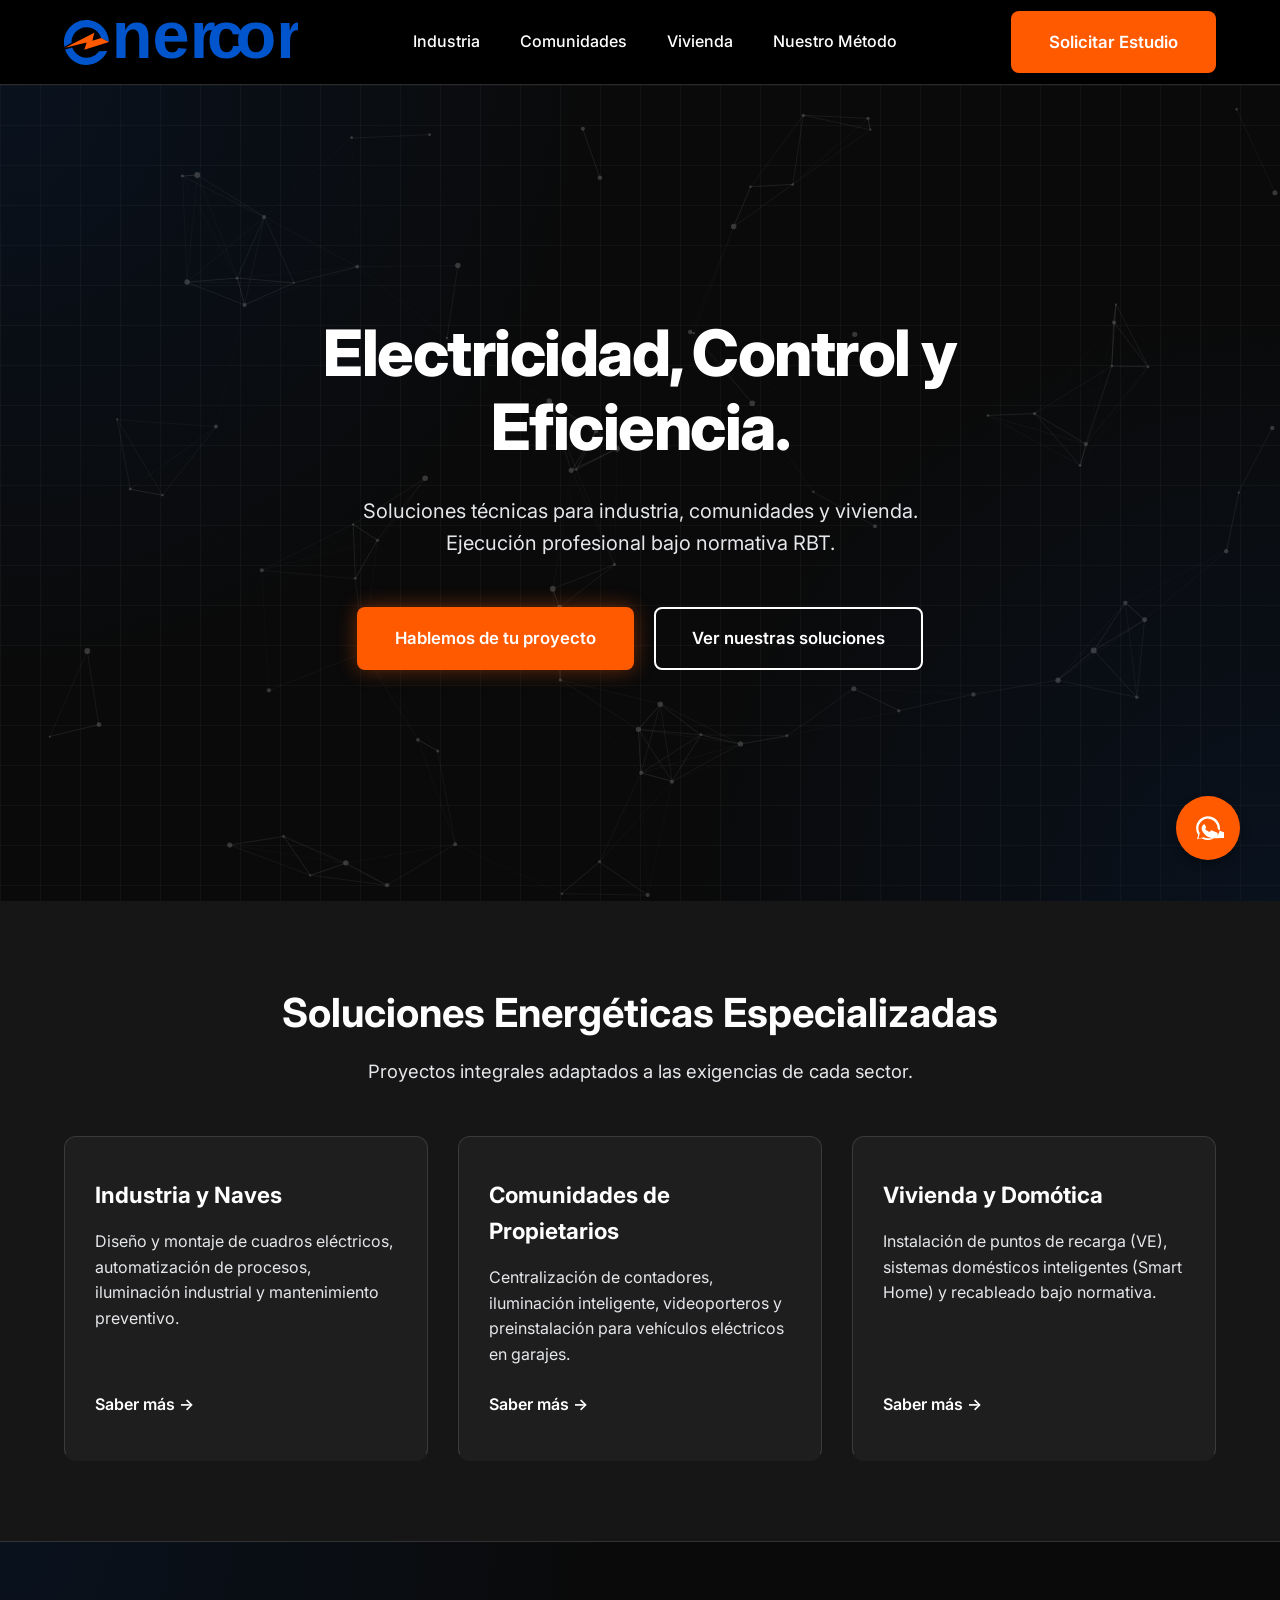
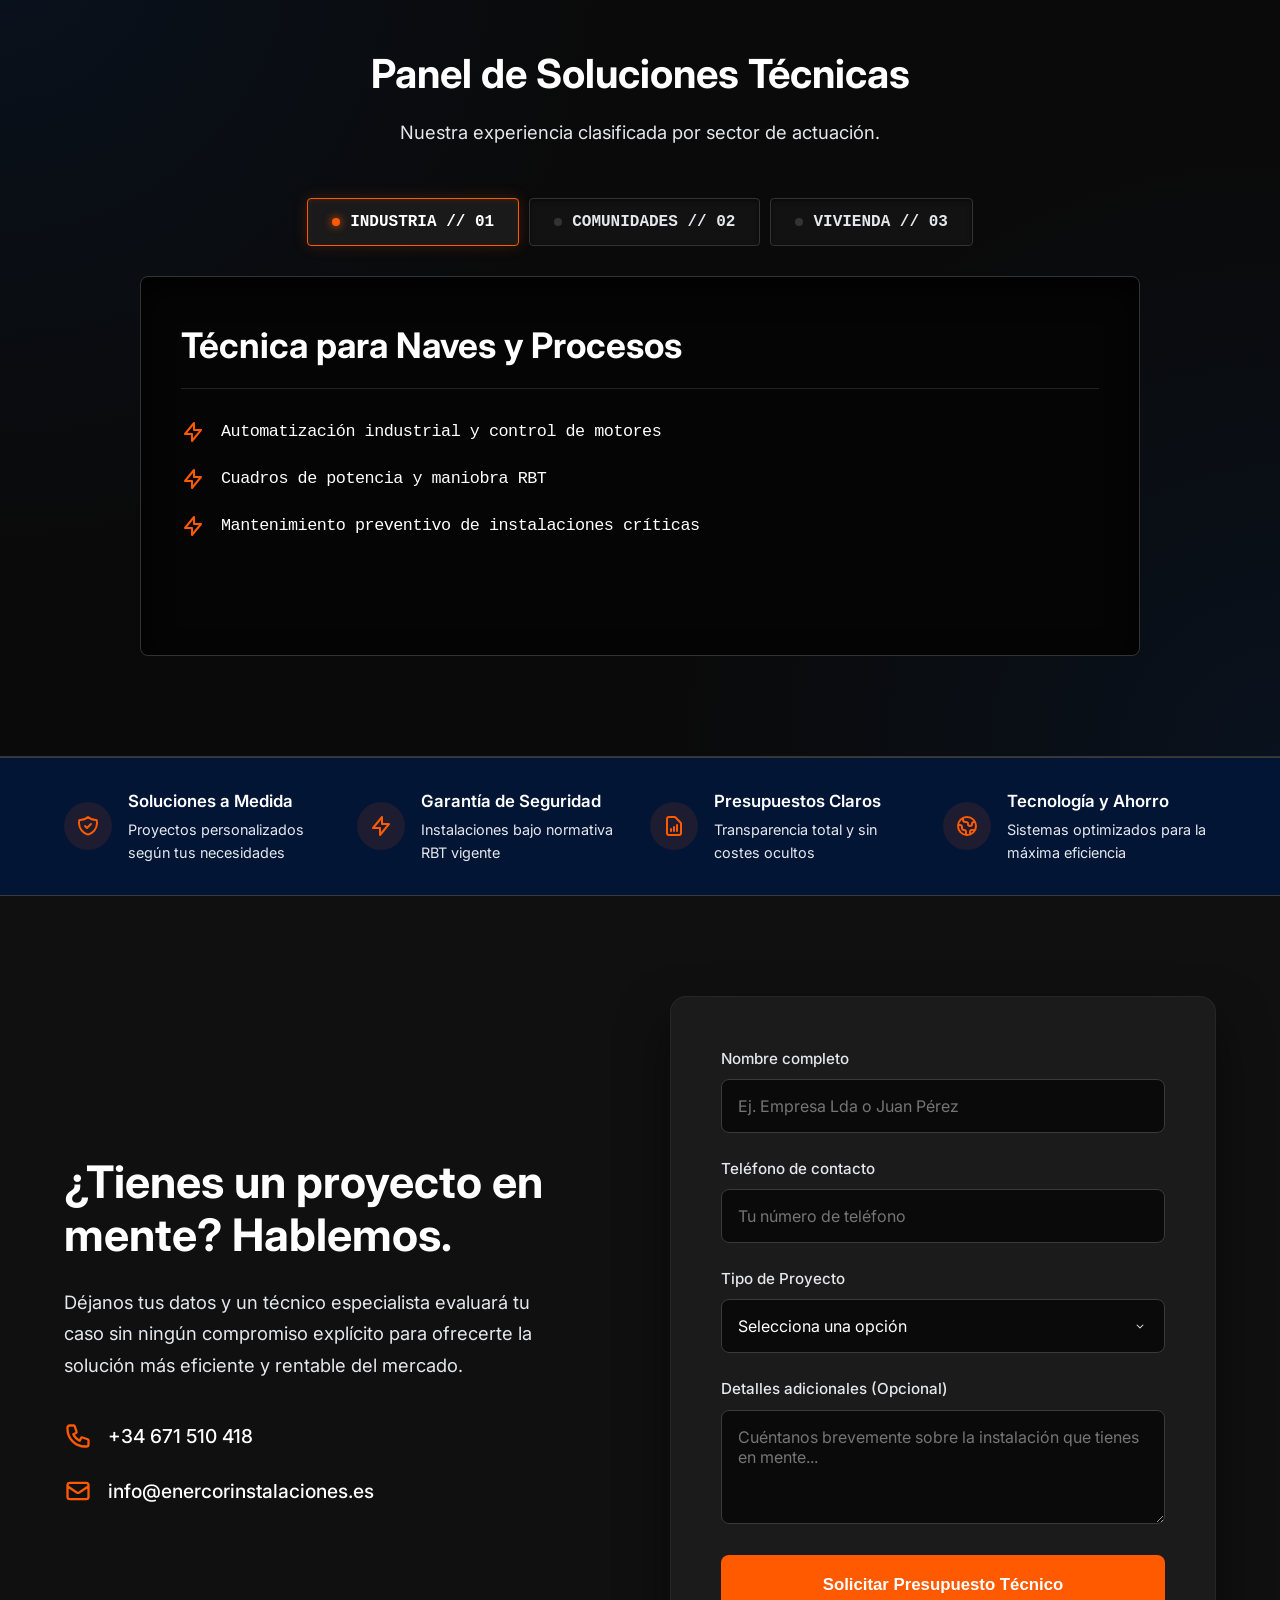
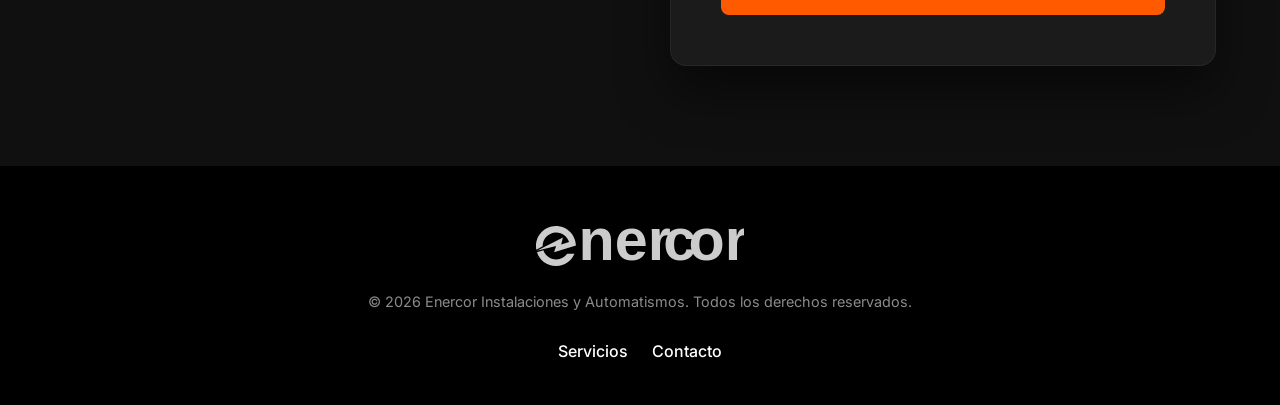
==== index.html @ 70f14e5a "v1.0 - Fondo 7 perfecto y dashboard interactivo terminado" ====
<!DOCTYPE html>
<html lang="es">

<head>
    <meta charset="UTF-8">
    <meta name="viewport" content="width=device-width, initial-scale=1.0">
    <title>Enercor Instalaciones y Automatismos</title>

    <!-- Favicon -->
    <link rel="icon" type="image/svg+xml" href="img/favicon.svg">

    <!-- Fuentes de Google: Inter -->
    <link rel="preconnect" href="https://fonts.googleapis.com">
    <link rel="preconnect" href="https://fonts.gstatic.com" crossorigin>
    <link href="https://fonts.googleapis.com/css2?family=Inter:wght@400;500;600;700&display=swap" rel="stylesheet">

    <!-- Archivo de Estilos Principal -->
    <link rel="stylesheet" href="css/style.css">
</head>

<body>

    <!-- Cabecera Principal -->
    <header class="main-header">
        <div class="container header-container">
            <!-- Logo -->
            <div class="logo">
                <a href="#"><img src="img/logo-header.svg" alt="Enercor Instalaciones" class="logo-img"></a>
            </div>

            <!-- Navegación -->
            <nav class="main-nav">
                <ul class="nav-links">
                    <li><a href="#dashboard-soluciones" data-tab="tab-industria" class="dash-link">Industria</a></li>
                    <li><a href="#dashboard-soluciones" data-tab="tab-comunidades" class="dash-link">Comunidades</a>
                    </li>
                    <li><a href="#dashboard-soluciones" data-tab="tab-vivienda" class="dash-link">Vivienda</a></li>
                    <li><a href="#metodo">Nuestro Método</a></li>
                </ul>
            </nav>

            <!-- Acción/Contacto -->
            <div class="header-action">
                <a href="#contacto" class="btn btn-primary">Solicitar Estudio</a>
            </div>
        </div>
    </header>

    <!-- Hero Section -->
    <section class="hero">
        <canvas id="hero-canvas"></canvas>
        <div class="container hero-container">
            <h1 class="hidden">Electricidad, Control y Eficiencia.</h1>
            <p class="hidden">Soluciones técnicas para industria, comunidades y vivienda. Ejecución profesional bajo
                normativa RBT.</p>
            <div class="hero-buttons hidden">
                <a href="#contacto" class="btn btn-primary btn-glow">Hablemos de tu proyecto</a>
                <a href="#servicios" class="btn btn-secondary">Ver nuestras soluciones</a>
            </div>
        </div>
    </section>

    <!-- Sección de Servicios (Embudo de Clientes) -->
    <section id="servicios" class="services-section">
        <div class="container">
            <div class="section-header">
                <h2>Soluciones Energéticas Especializadas</h2>
                <p>Proyectos integrales adaptados a las exigencias de cada sector.</p>
            </div>

            <div class="services-grid">
                <!-- Tarjeta 1: Industrial -->
                <div class="service-card hidden">
                    <h3>Industria y Naves</h3>
                    <p>Diseño y montaje de cuadros eléctricos, automatización de procesos, iluminación industrial y
                        mantenimiento preventivo.</p>
                    <a href="#dashboard-soluciones" data-tab="tab-industria" class="service-link dash-link">Saber más
                        &rarr;</a>
                </div>

                <!-- Tarjeta 2: Comunidades -->
                <div class="service-card hidden">
                    <h3>Comunidades de Propietarios</h3>
                    <p>Centralización de contadores, iluminación inteligente, videoporteros y preinstalación para
                        vehículos eléctricos en garajes.</p>
                    <a href="#dashboard-soluciones" data-tab="tab-comunidades" class="service-link dash-link">Saber más
                        &rarr;</a>
                </div>

                <!-- Tarjeta 3: Vivienda Premium -->
                <div class="service-card hidden">
                    <h3>Vivienda y Domótica</h3>
                    <p>Instalación de puntos de recarga (VE), sistemas domésticos inteligentes (Smart Home) y recableado
                        bajo normativa.</p>
                    <a href="#dashboard-soluciones" data-tab="tab-vivienda" class="service-link dash-link">Saber más
                        &rarr;</a>
                </div>
            </div>
        </div>
    </section>

    <!-- Dashboard de Soluciones Interactivas -->
    <section id="dashboard-soluciones" class="dashboard-section">
        <div class="container">
            <div class="section-header">
                <h2>Panel de Soluciones Técnicas</h2>
                <p>Nuestra experiencia clasificada por sector de actuación.</p>
            </div>

            <div class="dashboard-wrapper hidden">
                <!-- Controles (Botones Tipo Máquina Industrial) -->
                <div class="dashboard-controls">
                    <button class="dash-btn active" data-target="tab-industria">
                        <span class="btn-indicator"></span> INDUSTRIA // 01
                    </button>
                    <button class="dash-btn" data-target="tab-comunidades">
                        <span class="btn-indicator"></span> COMUNIDADES // 02
                    </button>
                    <button class="dash-btn" data-target="tab-vivienda">
                        <span class="btn-indicator"></span> VIVIENDA // 03
                    </button>
                </div>

                <!-- Pantalla del Dashboard -->
                <div class="dashboard-screen">

                    <!-- TAB 1: Industria -->
                    <div id="tab-industria" class="dash-content active">
                        <h3>Técnica para Naves y Procesos</h3>
                        <ul class="dash-list">
                            <li>
                                <svg class="dash-icon" fill="none" stroke="currentColor" viewBox="0 0 24 24">
                                    <path stroke-linecap="round" stroke-linejoin="round" stroke-width="2"
                                        d="M13 10V3L4 14h7v7l9-11h-7z"></path>
                                </svg>
                                <span class="mono-text">Automatización industrial y control de motores</span>
                            </li>
                            <li>
                                <svg class="dash-icon" fill="none" stroke="currentColor" viewBox="0 0 24 24">
                                    <path stroke-linecap="round" stroke-linejoin="round" stroke-width="2"
                                        d="M13 10V3L4 14h7v7l9-11h-7z"></path>
                                </svg>
                                <span class="mono-text">Cuadros de potencia y maniobra RBT</span>
                            </li>
                            <li>
                                <svg class="dash-icon" fill="none" stroke="currentColor" viewBox="0 0 24 24">
                                    <path stroke-linecap="round" stroke-linejoin="round" stroke-width="2"
                                        d="M13 10V3L4 14h7v7l9-11h-7z"></path>
                                </svg>
                                <span class="mono-text">Mantenimiento preventivo de instalaciones críticas</span>
                            </li>
                        </ul>
                    </div>

                    <!-- TAB 2: Comunidades -->
                    <div id="tab-comunidades" class="dash-content">
                        <h3>Gestión Eficiente de Infraestructuras</h3>
                        <ul class="dash-list">
                            <li>
                                <svg class="dash-icon" fill="none" stroke="currentColor" viewBox="0 0 24 24">
                                    <path stroke-linecap="round" stroke-linejoin="round" stroke-width="2"
                                        d="M5 13l4 4L19 7"></path>
                                </svg>
                                <span class="mono-text">Centralización de contadores</span>
                            </li>
                            <li>
                                <svg class="dash-icon" fill="none" stroke="currentColor" viewBox="0 0 24 24">
                                    <path stroke-linecap="round" stroke-linejoin="round" stroke-width="2"
                                        d="M5 13l4 4L19 7"></path>
                                </svg>
                                <span class="mono-text">Iluminación inteligente y control de consumo</span>
                            </li>
                            <li>
                                <svg class="dash-icon" fill="none" stroke="currentColor" viewBox="0 0 24 24">
                                    <path stroke-linecap="round" stroke-linejoin="round" stroke-width="2"
                                        d="M5 13l4 4L19 7"></path>
                                </svg>
                                <span class="mono-text">Preinstalación de puntos de recarga de VE en garajes
                                    comunitarios</span>
                            </li>
                        </ul>
                    </div>

                    <!-- TAB 3: Vivienda -->
                    <div id="tab-vivienda" class="dash-content">
                        <h3>Tecnología para tu Hogar</h3>
                        <ul class="dash-list">
                            <li>
                                <svg class="dash-icon" fill="none" stroke="currentColor" viewBox="0 0 24 24">
                                    <path stroke-linecap="round" stroke-linejoin="round" stroke-width="2"
                                        d="M9 12l2 2 4-4m5.618-4.016A11.955 11.955 0 0112 2.944a11.955 11.955 0 01-8.618 3.04A12.02 12.02 0 003 9c0 5.591 3.824 10.29 9 11.622 5.176-1.332 9-6.03 9-11.622 0-1.042-.133-2.052-.382-3.016z">
                                    </path>
                                </svg>
                                <span class="mono-text">Domótica avanzada y confort (Smart Home)</span>
                            </li>
                            <li>
                                <svg class="dash-icon" fill="none" stroke="currentColor" viewBox="0 0 24 24">
                                    <path stroke-linecap="round" stroke-linejoin="round" stroke-width="2"
                                        d="M9 12l2 2 4-4m5.618-4.016A11.955 11.955 0 0112 2.944a11.955 11.955 0 01-8.618 3.04A12.02 12.02 0 003 9c0 5.591 3.824 10.29 9 11.622 5.176-1.332 9-6.03 9-11.622 0-1.042-.133-2.052-.382-3.016z">
                                    </path>
                                </svg>
                                <span class="mono-text">Instalación de puntos de recarga (Wallbox) para Vehículos
                                    Eléctricos</span>
                            </li>
                            <li>
                                <svg class="dash-icon" fill="none" stroke="currentColor" viewBox="0 0 24 24">
                                    <path stroke-linecap="round" stroke-linejoin="round" stroke-width="2"
                                        d="M9 12l2 2 4-4m5.618-4.016A11.955 11.955 0 0112 2.944a11.955 11.955 0 01-8.618 3.04A12.02 12.02 0 003 9c0 5.591 3.824 10.29 9 11.622 5.176-1.332 9-6.03 9-11.622 0-1.042-.133-2.052-.382-3.016z">
                                    </path>
                                </svg>
                                <span class="mono-text">Saneamiento de instalaciones eléctricas antiguas y cuadros de
                                    protección modernos</span>
                            </li>
                        </ul>
                    </div>

                </div>
            </div>
        </div>
    </section>

    <!-- Cinta de Confianza (Trust Bar) -->
    <section class="trust-bar hidden">
        <div class="container trust-container">
            <div class="trust-item">
                <div class="trust-icon">
                    <svg fill="none" stroke="currentColor" viewBox="0 0 24 24">
                        <path stroke-linecap="round" stroke-linejoin="round" stroke-width="2"
                            d="M9 12l2 2 4-4m5.618-4.016A11.955 11.955 0 0112 2.944a11.955 11.955 0 01-8.618 3.04A12.02 12.02 0 003 9c0 5.591 3.824 10.29 9 11.622 5.176-1.332 9-6.03 9-11.622 0-1.042-.133-2.052-.382-3.016z">
                        </path>
                    </svg>
                </div>
                <div class="trust-text">
                    <h4>Soluciones a Medida</h4>
                    <p>Proyectos personalizados según tus necesidades</p>
                </div>
            </div>
            <div class="trust-item">
                <div class="trust-icon">
                    <svg fill="none" stroke="currentColor" viewBox="0 0 24 24">
                        <path stroke-linecap="round" stroke-linejoin="round" stroke-width="2"
                            d="M13 10V3L4 14h7v7l9-11h-7z"></path>
                    </svg>
                </div>
                <div class="trust-text">
                    <h4>Garantía de Seguridad</h4>
                    <p>Instalaciones bajo normativa RBT vigente</p>
                </div>
            </div>
            <div class="trust-item">
                <div class="trust-icon">
                    <svg fill="none" stroke="currentColor" viewBox="0 0 24 24">
                        <path stroke-linecap="round" stroke-linejoin="round" stroke-width="2"
                            d="M9 17v-2m3 2v-4m3 4v-6m2 10H7a2 2 0 01-2-2V5a2 2 0 012-2h5.586a1 1 0 01.707.293l5.414 5.414a1 1 0 01.293.707V19a2 2 0 01-2 2z">
                        </path>
                    </svg>
                </div>
                <div class="trust-text">
                    <h4>Presupuestos Claros</h4>
                    <p>Transparencia total y sin costes ocultos</p>
                </div>
            </div>
            <div class="trust-item">
                <div class="trust-icon">
                    <svg fill="none" stroke="currentColor" viewBox="0 0 24 24">
                        <path stroke-linecap="round" stroke-linejoin="round" stroke-width="2"
                            d="M3.055 11H5a2 2 0 012 2v1a2 2 0 002 2 2 2 0 012 2v2.945M8 3.935V5.5A2.5 2.5 0 0010.5 8h.5a2 2 0 012 2 2 2 0 104 0 2 2 0 012-2h1.064M15 20.488V18a2 2 0 012-2h3.064M21 12a9 9 0 11-18 0 9 9 0 0118 0z">
                        </path>
                    </svg>
                </div>
                <div class="trust-text">
                    <h4>Tecnología y Ahorro</h4>
                    <p>Sistemas optimizados para la máxima eficiencia</p>
                </div>
            </div>
        </div>
    </section>

    <!-- Sección de Contacto -->
    <section id="contacto" class="contact-section hidden">
        <div class="container contact-container">
            <div class="contact-info">
                <h2>¿Tienes un proyecto en mente? Hablemos.</h2>
                <p>Déjanos tus datos y un técnico especialista evaluará tu caso sin ningún compromiso explícito para
                    ofrecerte la solución más eficiente y rentable del mercado.</p>

                <div class="contact-methods">
                    <div class="method">
                        <svg class="method-icon" fill="none" stroke="currentColor" viewBox="0 0 24 24">
                            <path stroke-linecap="round" stroke-linejoin="round" stroke-width="2"
                                d="M3 5a2 2 0 012-2h3.28a1 1 0 01.948.684l1.498 4.493a1 1 0 01-.502 1.21l-2.257 1.13a11.042 11.042 0 005.516 5.516l1.13-2.257a1 1 0 011.21-.502l4.493 1.498a1 1 0 01.684.949V19a2 2 0 01-2 2h-1C9.716 21 3 14.284 3 6V5z">
                            </path>
                        </svg>
                        <span>+34 671 510 418</span>
                    </div>
                    <div class="method">
                        <svg class="method-icon" fill="none" stroke="currentColor" viewBox="0 0 24 24">
                            <path stroke-linecap="round" stroke-linejoin="round" stroke-width="2"
                                d="M3 8l7.89 5.26a2 2 0 002.22 0L21 8M5 19h14a2 2 0 002-2V7a2 2 0 00-2-2H5a2 2 0 00-2 2v10a2 2 0 002 2z">
                            </path>
                        </svg>
                        <span>info@enercorinstalaciones.es</span>
                    </div>
                </div>
            </div>

            <div class="contact-form-wrapper">
                <form class="contact-form" action="#" method="POST">
                    <div class="form-group">
                        <label for="name">Nombre completo</label>
                        <input type="text" id="name" name="name" placeholder="Ej. Empresa Lda o Juan Pérez" required>
                    </div>

                    <div class="form-group">
                        <label for="phone">Teléfono de contacto</label>
                        <input type="tel" id="phone" name="phone" placeholder="Tu número de teléfono" required>
                    </div>

                    <div class="form-group">
                        <label for="project-type">Tipo de Proyecto</label>
                        <select id="project-type" name="project-type" required>
                            <option value="" disabled selected>Selecciona una opción</option>
                            <option value="industrial">Industrial</option>
                            <option value="comunidades">Comunidades</option>
                            <option value="residencial">Residencial</option>
                            <option value="otro">Otro</option>
                        </select>
                    </div>

                    <div class="form-group">
                        <label for="message">Detalles adicionales (Opcional)</label>
                        <textarea id="message" name="message" rows="4"
                            placeholder="Cuéntanos brevemente sobre la instalación que tienes en mente..."></textarea>
                    </div>

                    <button type="submit" class="btn btn-primary btn-block">Solicitar Presupuesto Técnico</button>
                </form>
            </div>
        </div>
    </section>

    <!-- Footer -->
    <footer class="site-footer">
        <div class="container footer-container">
            <div class="footer-brand">
                <img src="img/logo-footer.svg" alt="Enercor" class="footer-logo">
                <p>&copy; 2026 Enercor Instalaciones y Automatismos. Todos los derechos reservados.</p>
            </div>
            <div class="footer-links">
                <a href="#servicios">Servicios</a>
                <a href="#contacto">Contacto</a>
            </div>
        </div>
    </footer>

    <!-- Botón Whatsapp -->
    <a href="https://wa.me/34671510418" class="whatsapp-float" target="_blank" rel="noopener noreferrer">
        <svg viewBox="0 0 24 24" fill="currentColor">
            <path
                d="M12.031 21.055a8.92 8.92 0 01-4.57-1.258l-.326-.195-3.385.886.906-3.303-.213-.34a8.913 8.913 0 01-1.365-4.79C3.078 7.151 7.094 3.125 12.03 3.125s8.952 4.025 8.952 8.952-4.015 8.978-8.952 8.978zm0-16.14a7.25 7.25 0 00-7.253 7.252 7.24 7.24 0 001.077 3.824l-1.07 3.905 4.004-1.051a7.218 7.218 0 003.242.766c40 0 7.252-3.251 7.252-7.252a7.253 7.253 0 00-7.252-7.252zm4.331 9.54c-.237-.12-1.408-.696-1.62-.773-.212-.08-.363-.12-.516.12-.152.235-.615.772-.756.932-.142.158-.291.176-.525.06-1.121-.564-2.18-.87-3.053-2.024-.228-.303.23-.277.68-.962.076-.118.038-.224-.017-.34-.055-.118-.517-1.246-.708-1.706-.185-.443-.377-.384-.515-.39h-.44c-.15 0-.402.056-.615.286-.215.23-1.055 1.03-1.055 2.511 0 1.481 1.082 2.916 1.232 3.118s1.657 2.66 4.382 3.738c1.696.671 2.378.71 3.236.6 1.025-.13 2.535-.986 2.893-1.936.357-.954.357-1.745.248-1.916-.104-.176-.39-.283-.625-.403z" />
        </svg>
    </a>

    <!-- Archivo JavaScript Principal -->
    <script src="js/main.js"></script>
</body>

</html>
---- css/style.css ----
/* =========================================
   1. VARIABLES DE ESTADO Y COLORES CORPORATIVOS
   ========================================= */
:root {
    /* Colores Corporativos */
    --color-primary: #0054CB;
    /* Azul Eléctrico - Queda como reserva secundaria */
    --color-accent: #FF5A00;
    /* Naranja Energético - Único color principal y vibrante */

    /* Escala de Grises - Premium Dark Mode */
    --color-bg-global: #101010;
    /* Fondo general más elegante que el #1212 */
    --color-bg-header: #000000;
    /* Negro elegante base para Cabecera sólida */
    --color-bg-section: #161616;
    /* Gris oscuro profundo para capas alternativas */
    --color-bg-card: #1E1E1E;
    /* Gris carbón ligero para tarjetas */

    --color-border: #3A3A3A;
    /* Bordes sutiles */

    --color-text-main: #FFFFFF;
    /* Textos principales */
    --color-text-muted: #E5E7EB;
    /* Textos secundarios */

    --color-footer: #000000;
    /* Fondo negro puro para Footer */

    /* Efectos / Transiciones */
    --transition-fast: 0.3s ease;
}

/* =========================================
   2. RESETEO BÁSICO
   ========================================= */
* {
    margin: 0;
    padding: 0;
    box-sizing: border-box;
}

html {
    scroll-behavior: smooth;
}

body {
    font-family: 'Inter', sans-serif;
    color: var(--color-text-main);
    background-color: var(--color-bg-global);
    line-height: 1.6;
    -webkit-font-smoothing: antialiased;
    -moz-osx-font-smoothing: grayscale;
}

a {
    text-decoration: none;
    color: inherit;
}

ul {
    list-style: none;
}

/* Contenedor central - límite estructural */
.container {
    width: 100%;
    max-width: 1200px;
    margin: 0 auto;
    padding: 0 24px;
}

/* =========================================
   3. CABECERA (HEADER) Y NAVEGACIÓN
   ========================================= */
.main-header {
    background-color: var(--color-bg-header);
    position: sticky;
    top: 0;
    z-index: 1000;
    border-bottom: 1px solid #2A2A2A;
    /* Borde inferior oscuro muy fino para separar */
}

.header-container {
    display: flex;
    justify-content: space-between;
    align-items: center;
    height: 84px;
}

/* Logos y Tamaños */
.logo-img {
    height: 45px;
    width: auto;
    display: block;
}

/* Enlaces de Navegación */
.main-nav .nav-links {
    display: flex;
    gap: 40px;
}

.main-nav a {
    font-weight: 500;
    color: #FFFFFF;
    /* Blanco para cabecera oscura */
    font-size: 1rem;
    transition: color var(--transition-fast);
}

.main-nav a:hover {
    color: var(--color-accent);
    /* Naranja Energético en hover */
}

/* =========================================
   4. BOTONES / LLAMADA A LA ACCIÓN
   ========================================= */
.btn {
    display: inline-flex;
    align-items: center;
    justify-content: center;
    padding: 16px 36px;
    /* Más espacio interno para el estándar robusto */
    border-radius: 8px;
    font-weight: 600;
    font-size: 1.05rem;
    text-align: center;
    cursor: pointer;
    transition: all var(--transition-fast);
    border: 2px solid transparent;
}

/* Botón Destacado (Primary / Contacto) */
.btn-primary {
    background-color: var(--color-accent);
    /* Naranja Energético */
    color: #FFFFFF;
    /* Texto forzado a blanco */
}

.btn-primary:hover {
    background-color: #E04D00;
    transform: translateY(-2px);
    box-shadow: 0 6px 16px rgba(255, 90, 0, 0.15);
    /* Relejo ligero naranja */
}

/* Botón Secundario (Transparente) */
.btn-secondary {
    background-color: transparent;
    border-color: var(--color-text-main);
    color: var(--color-text-main);
}

.btn-secondary:hover {
    background-color: rgba(255, 255, 255, 0.05);
    transform: translateY(-2px);
}

/* =========================================
   5. HERO SECTION
   ========================================= */
.hero {
    background-color: #0A0A0A;
    /* Gradiente radial profundo en esquinas/bordes, centro negro/carbón */
    background-image: radial-gradient(circle at top left, rgba(0, 84, 203, 0.1) 0%, rgba(10, 10, 10, 0) 40%),
        radial-gradient(circle at bottom right, rgba(0, 84, 203, 0.1) 0%, rgba(10, 10, 10, 0) 40%);
    color: var(--color-text-main);
    min-height: calc(100vh - 84px);
    display: flex;
    align-items: center;
    justify-content: center;
    text-align: center;
    padding: 80px 0;
    position: relative;
    z-index: 1;
    overflow: hidden;
}

/* Canvas Dinámico */
#hero-canvas {
    position: absolute;
    top: 0;
    left: 0;
    width: 100%;
    height: 100%;
    z-index: 0;
    opacity: 0.4;
    pointer-events: auto;
    /* Para capturar ratón */
}

/* Textura técnica sutil estilo grid-lineal opaco */
.hero::after {
    content: '';
    position: absolute;
    top: 0;
    left: 0;
    right: 0;
    bottom: 0;
    background-image: linear-gradient(rgba(255, 255, 255, 0.03) 1px, transparent 1px),
        linear-gradient(90deg, rgba(255, 255, 255, 0.03) 1px, transparent 1px);
    background-size: 40px 40px;
    z-index: 1;
    pointer-events: none;
}

.hero-container {
    max-width: 900px;
    display: flex;
    flex-direction: column;
    align-items: center;
    gap: 32px;
    position: relative;
    z-index: 2;
    /* Texto flota sobre el canvas */
}

.hero h1 {
    font-size: 4rem;
    /* Más grande al ser corto */
    font-weight: 800;
    line-height: 1.15;
    letter-spacing: -1.5px;
    margin: 0;
}

.hero p {
    font-size: 1.25rem;
    font-weight: 400;
    color: var(--color-text-muted);
    line-height: 1.6;
    margin: 0;
    max-width: 650px;
}

.hero-buttons {
    display: flex;
    gap: 20px;
    margin-top: 16px;
    flex-wrap: wrap;
    justify-content: center;
}

/* Efecto glow brillante para el botón */
.btn-glow {
    min-width: 260px;
    /* Más ancho */
    box-shadow: 0 0 20px rgba(255, 90, 0, 0.4);
}

/* =========================================
   6. SECCIÓN DE SERVICIOS
   ========================================= */
.services-section {
    background-color: var(--color-bg-section);
    /* Gris oscuro #1A1A1A */
    padding: 80px 0;
}

.section-header {
    text-align: center;
    margin-bottom: 50px;
}

.section-header h2 {
    font-size: 2.5rem;
    font-weight: 700;
    color: var(--color-text-main);
    margin-bottom: 12px;
}

.section-header p {
    font-size: 1.15rem;
    color: var(--color-text-muted);
    max-width: 600px;
    margin: 0 auto;
}

.services-grid {
    display: grid;
    grid-template-columns: repeat(3, 1fr);
    gap: 30px;
}

.service-card {
    background-color: var(--color-bg-card);
    /* Gris carbón #2A2A2A */
    border-radius: 12px;
    padding: 40px 30px;
    border: 1px solid var(--color-border);
    /* Borde sutil */
    border-bottom: 4px solid transparent;
    /* Evita redimensionamientos en hover */
    transition: all var(--transition-fast);
    display: flex;
    flex-direction: column;
}

.service-card h3 {
    font-size: 1.4rem;
    color: var(--color-text-main);
    /* H3 blancos */
    margin-bottom: 16px;
}

.service-card p {
    font-size: 1rem;
    color: var(--color-text-muted);
    line-height: 1.6;
    margin-bottom: 24px;
    flex-grow: 1;
}

.service-link {
    font-weight: 600;
    color: var(--color-text-main);
    display: inline-flex;
    align-items: center;
    transition: color var(--transition-fast);
    margin-top: auto;
}

/* Efecto Elegante "Hover" oscuro */
.service-card:hover {
    transform: translateY(-5px);
    border-color: var(--color-border);
    border-bottom: 4px solid var(--color-accent);
    /* Acento inferior naranja */
    box-shadow: 0 10px 30px rgba(0, 0, 0, 0.4);
    /* Reflejo muy oscuro hacia afuera */
}

.service-card:hover .service-link {
    color: var(--color-accent);
    /* Mantiene link naranja */
}

/* =========================================
   6.5 DASHBOARD DE SOLUCIONES
   ========================================= */
.dashboard-section {
    padding: 100px 0;
    background-color: #0A0A0A;
    border-top: 1px solid #333;
    border-bottom: 1px solid #333;
    background-image: radial-gradient(circle at top left, rgba(0, 84, 203, 0.1) 0%, rgba(10, 10, 10, 0) 40%),
        radial-gradient(circle at bottom right, rgba(0, 84, 203, 0.1) 0%, rgba(10, 10, 10, 0) 40%);
}

.dashboard-wrapper {
    max-width: 1000px;
    margin: 40px auto 0;
    display: flex;
    flex-direction: column;
    gap: 30px;
}

.dashboard-controls {
    display: flex;
    gap: 10px;
    justify-content: center;
    flex-wrap: wrap;
}

.dash-btn {
    background-color: #121212;
    border: 1px solid #333;
    color: var(--color-text-muted);
    padding: 14px 24px;
    font-family: 'Courier New', Courier, monospace;
    /* Look Ingeniería Monospace */
    font-weight: bold;
    font-size: 1rem;
    cursor: pointer;
    border-radius: 4px;
    transition: all 0.3s ease;
    display: flex;
    align-items: center;
    gap: 10px;
    box-shadow: inset 0 2px 5px rgba(0, 0, 0, 0.5);
}

.dash-btn .btn-indicator {
    display: inline-block;
    width: 8px;
    height: 8px;
    border-radius: 50%;
    background-color: #333;
    transition: background-color 0.3s ease;
}

.dash-btn:hover {
    border-color: #555;
    color: #FFF;
}

.dash-btn.active {
    background-color: #1A1A1A;
    border-color: var(--color-accent);
    color: var(--color-text-main);
    box-shadow: inset 0 2px 5px rgba(255, 90, 0, 0.1), 0 0 15px rgba(255, 90, 0, 0.2);
}

.dash-btn.active .btn-indicator {
    background-color: var(--color-accent);
    box-shadow: 0 0 8px var(--color-accent);
}

.dashboard-screen {
    background-color: #050505;
    border: 1px solid #333;
    border-radius: 8px;
    padding: 40px;
    min-height: 380px;
    box-shadow: inset 0 10px 30px rgba(0, 0, 0, 0.8);
    position: relative;
}

.dash-content {
    display: none;
    opacity: 0;
    transition: opacity 0.5s ease-in-out;
}

.dash-content.active {
    display: block;
    opacity: 1;
}

.dash-content h3 {
    font-size: 2.2rem;
    font-weight: 700;
    font-family: var(--font-primary);
    color: var(--color-text-main);
    margin-bottom: 30px;
    border-bottom: 1px solid #222;
    padding-bottom: 15px;
}

.dash-list {
    display: flex;
    flex-direction: column;
    gap: 20px;
}

.dash-list li {
    display: flex;
    align-items: center;
    gap: 16px;
    background: transparent;
}

.mono-text {
    font-family: 'Courier New', Courier, monospace;
    font-size: 1.05rem;
    color: var(--color-text-main);
    letter-spacing: -0.5px;
}

.dash-icon {
    width: 24px;
    height: 24px;
    color: var(--color-accent);
    flex-shrink: 0;
}

/* =========================================
   7. NUESTRO MÉTODO DE TRABAJO
   ========================================= */
.method-section {
    background-color: var(--color-bg-global);
    /* Negro oscuro global */
    padding: 80px 0;
}

.method-grid {
    display: grid;
    grid-template-columns: repeat(4, 1fr);
    gap: 30px;
    margin-top: 40px;
}

.method-step {
    background-color: var(--color-bg-card);
    /* Gris carbón */
    padding: 40px 30px;
    border-radius: 12px;
    border: 1px solid var(--color-border);
    transition: all var(--transition-fast);
    position: relative;
    overflow: hidden;
}

.method-step:hover {
    transform: translateY(-5px);
    box-shadow: 0 12px 24px rgba(0, 0, 0, 0.3);
    border-color: var(--color-accent);
}

.step-number {
    font-size: 3.5rem;
    font-weight: 800;
    color: rgba(255, 90, 0, 0.1);
    /* Tipografía sutil marca de agua */
    position: absolute;
    top: 10px;
    right: 20px;
    line-height: 1;
    z-index: 0;
}

.method-step h3 {
    font-size: 1.25rem;
    color: var(--color-text-main);
    margin-bottom: 12px;
    position: relative;
    z-index: 1;
}

.method-step p {
    font-size: 0.95rem;
    color: var(--color-text-muted);
    line-height: 1.6;
    margin: 0;
    position: relative;
    z-index: 1;
}

/* =========================================
   8. CINTA DE CONFIANZA (TRUST BAR)
   ========================================= */
.trust-bar {
    background-color: #031535;
    /* Azul oscuro comparado / Negro refinado */
    padding: 30px 0;
    border-top: 1px solid var(--color-border);
    border-bottom: 1px solid var(--color-border);
}

.trust-container {
    display: flex;
    flex-wrap: wrap;
    justify-content: space-between;
    align-items: center;
    gap: 20px;
}

.trust-item {
    display: flex;
    align-items: center;
    gap: 16px;
    flex: 1;
    min-width: 220px;
}

.trust-icon {
    width: 48px;
    height: 48px;
    background-color: rgba(255, 90, 0, 0.1);
    color: var(--color-accent);
    border-radius: 50%;
    display: flex;
    align-items: center;
    justify-content: center;
    flex-shrink: 0;
}

.trust-icon svg {
    width: 24px;
    height: 24px;
}

.trust-text h4 {
    color: var(--color-text-main);
    font-size: 1.05rem;
    font-weight: 600;
    margin-bottom: 4px;
}

.trust-text p {
    color: var(--color-text-muted);
    font-size: 0.9rem;
    margin: 0;
}

/* =========================================
   8. SECCIÓN DE CONTACTO
   ========================================= */
.contact-section {
    background-color: var(--color-bg-global);
    padding: 100px 0;
}

.contact-container {
    display: grid;
    grid-template-columns: 1fr 1fr;
    gap: 60px;
    align-items: center;
}

.contact-info h2 {
    font-size: 2.8rem;
    font-weight: 700;
    line-height: 1.2;
    margin-bottom: 24px;
}

.contact-info p {
    font-size: 1.15rem;
    color: var(--color-text-muted);
    margin-bottom: 40px;
    max-width: 90%;
    line-height: 1.7;
}

.contact-methods {
    display: flex;
    flex-direction: column;
    gap: 24px;
}

.method {
    display: flex;
    align-items: center;
    gap: 16px;
    font-size: 1.2rem;
    font-weight: 500;
    color: var(--color-text-main);
}

.method-icon {
    width: 28px;
    height: 28px;
    color: var(--color-accent);
}

.contact-form-wrapper {
    background-color: rgba(30, 30, 30, 0.8);
    backdrop-filter: blur(10px);
    -webkit-backdrop-filter: blur(10px);
    padding: 50px;
    border-radius: 16px;
    border: 1px solid rgba(255, 255, 255, 0.05);
    box-shadow: 0 25px 50px rgba(0, 0, 0, 0.5);
}

.form-group {
    margin-bottom: 24px;
}

.form-group label {
    display: block;
    margin-bottom: 8px;
    font-weight: 500;
    color: var(--color-text-muted);
    font-size: 0.95rem;
}

.form-group input,
.form-group select,
.form-group textarea {
    width: 100%;
    background-color: #0A0A0A;
    border: 1px solid #3A3A3A;
    color: var(--color-text-main);
    padding: 16px;
    border-radius: 8px;
    font-family: var(--font-primary);
    font-size: 1rem;
    transition: all 0.3s ease;
}

.form-group input:focus,
.form-group select:focus,
.form-group textarea:focus {
    outline: none;
    border-color: var(--color-accent);
    background-color: #050505;
    box-shadow: 0 0 0 3px rgba(255, 90, 0, 0.15);
}

.form-group select {
    appearance: none;
    background-image: url('data:image/svg+xml;charset=US-ASCII,<svg xmlns="http://www.w3.org/2000/svg" width="16" height="16" fill="%23E5E7EB" viewBox="0 0 16 16"><path d="M4.646 6.646a.5.5 0 0 1 .708 0L8 9.293l2.646-2.647a.5.5 0 0 1 .708.708l-3 3a.5.5 0 0 1-.708 0l-3-3a.5.5 0 0 1 0-.708z"/></svg>');
    background-repeat: no-repeat;
    background-position: right 16px center;
}

.form-group select option {
    background-color: var(--color-bg-card);
    color: var(--color-text-main);
}

.btn-block {
    width: 100%;
    padding: 18px;
}

/* =========================================
   9. FOOTER
   ========================================= */
.site-footer {
    background-color: var(--color-footer);
    /* Negro absoluto */
    color: var(--color-text-muted);
    padding: 60px 0 40px 0;
    text-align: center;
}

.footer-container {
    display: flex;
    flex-direction: column;
    align-items: center;
    gap: 16px;
}

.footer-logo {
    height: 40px;
    width: auto;
    opacity: 0.8;
    /* Suavidad en el pie */
}

.footer-brand p {
    margin-top: 16px;
    font-size: 0.9rem;
    color: rgba(229, 231, 235, 0.6);
}

.footer-links {
    display: flex;
    gap: 24px;
    margin-top: 10px;
}

.footer-links a {
    color: var(--color-text-main);
    font-weight: 500;
    transition: color var(--transition-fast);
}

.footer-links a:hover {
    color: var(--color-accent);
}

/* Adaptación Móvil */
@media (max-width: 768px) {
    .main-nav .nav-links {
        display: none;
    }

    .hero h1 {
        font-size: 2.8rem;
    }

    .hero p {
        font-size: 1.1rem;
    }

    .hero-buttons {
        flex-direction: column;
        width: 100%;
        padding: 0 20px;
    }

    .btn-glow {
        min-width: 100%;
    }

    .btn {
        width: 100%;
    }

    .services-grid {
        grid-template-columns: 1fr;
    }

    .section-header h2 {
        font-size: 2rem;
    }

    .contact-container {
        grid-template-columns: 1fr;
        gap: 40px;
    }

    .contact-info h2 {
        font-size: 2rem;
    }

    .contact-form-wrapper {
        padding: 30px;
    }

    .trust-container {
        flex-direction: column;
        align-items: flex-start;
    }

    .method-grid {
        grid-template-columns: 1fr;
    }
}

/* =========================================
   11. WHATSAPP FLOTANTE
   ========================================= */
.whatsapp-float {
    position: fixed;
    width: 64px;
    height: 64px;
    bottom: 40px;
    right: 40px;
    background-color: var(--color-accent);
    color: #FFF;
    border-radius: 50px;
    box-shadow: 0 4px 10px rgba(0, 0, 0, 0.3);
    z-index: 1000;
    display: flex;
    align-items: center;
    justify-content: center;
    animation: pulse-whatsapp 2s infinite;
    transition: all var(--transition-fast);
}

.whatsapp-float:hover {
    transform: scale(1.1);
    animation: none;
    /* Frenamos el pulso para facilitar el clic */
    background-color: #E04D00;
}

.whatsapp-float svg {
    width: 32px;
    height: 32px;
}

@keyframes pulse-whatsapp {
    0% {
        box-shadow: 0 0 0 0 rgba(255, 90, 0, 0.6);
    }

    70% {
        box-shadow: 0 0 0 15px rgba(255, 90, 0, 0);
    }

    100% {
        box-shadow: 0 0 0 0 rgba(255, 90, 0, 0);
    }
}

/* =========================================
   12. ANIMACIONES Y ESTADOS
   ========================================= */
.hidden {
    opacity: 0;
    transform: translateY(20px);
    transition: all 0.6s ease-out;
}

.show {
    opacity: 1;
    transform: translateY(0);
}
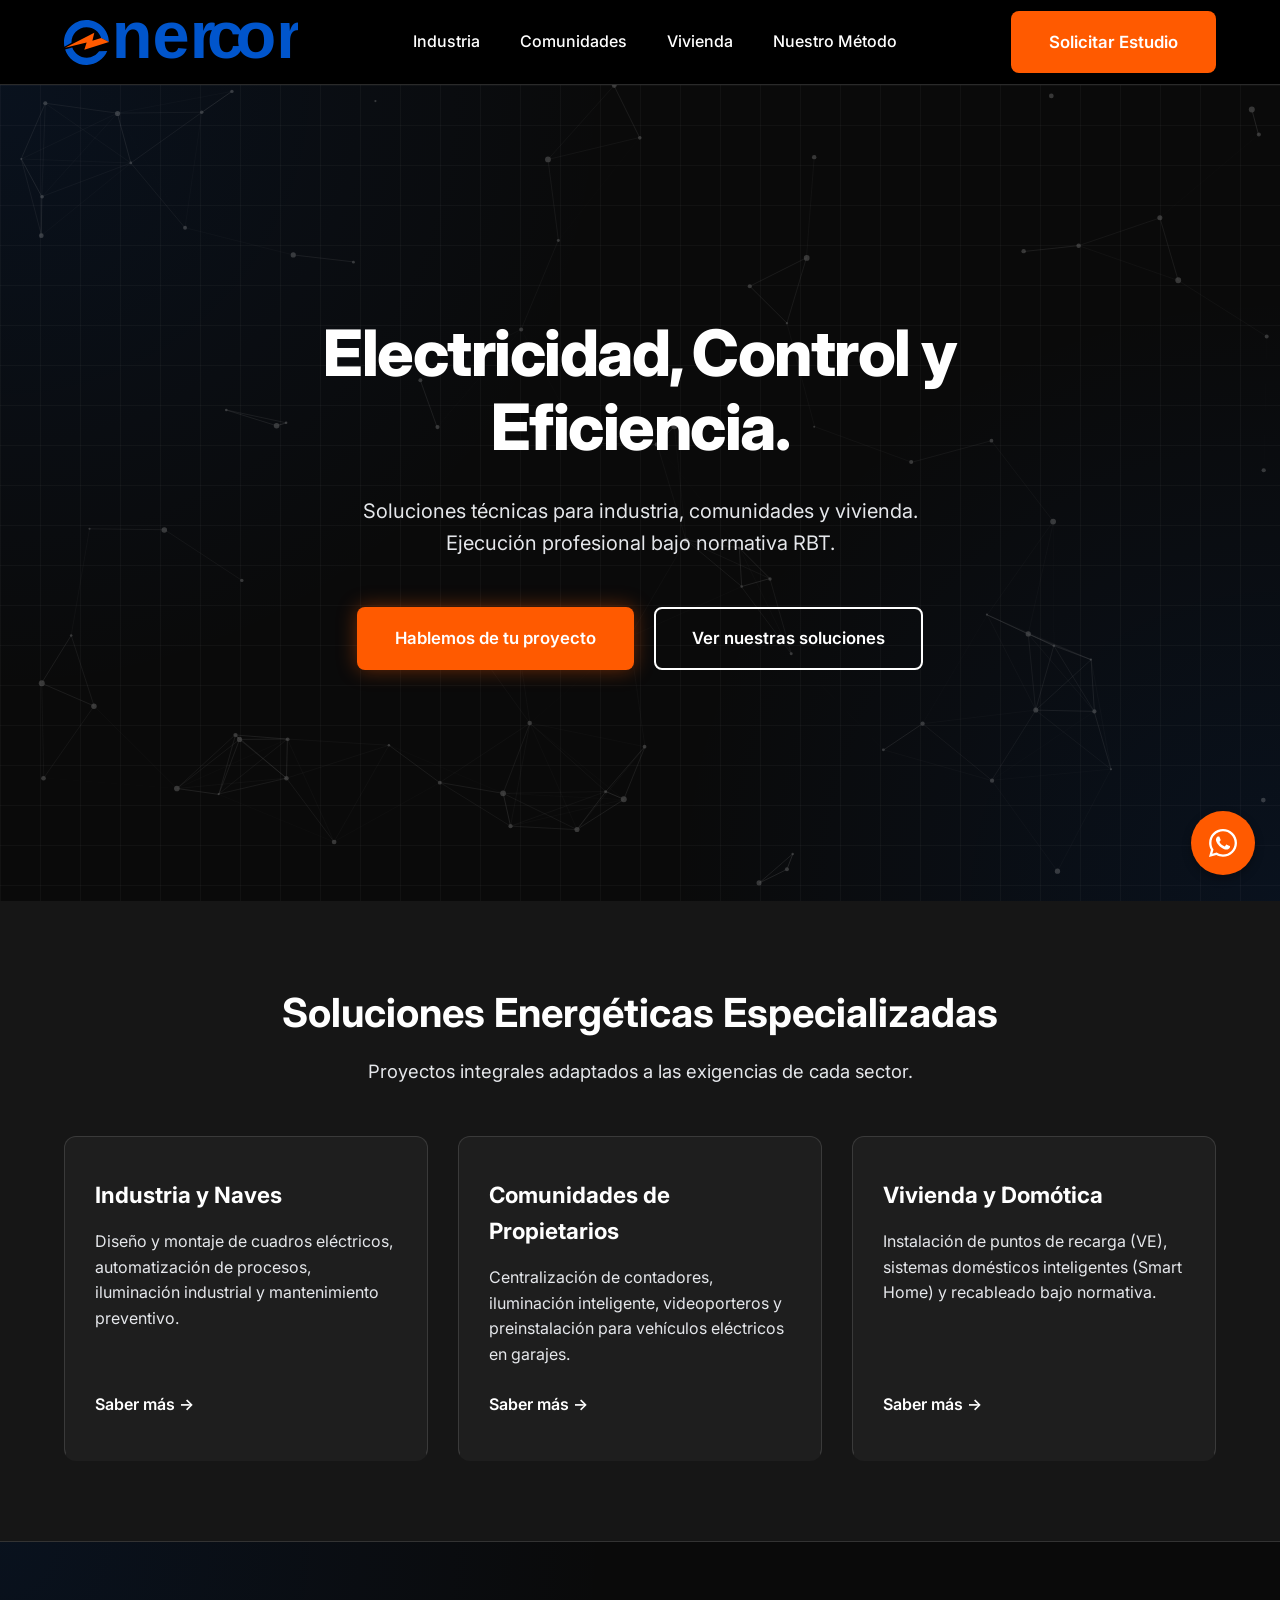
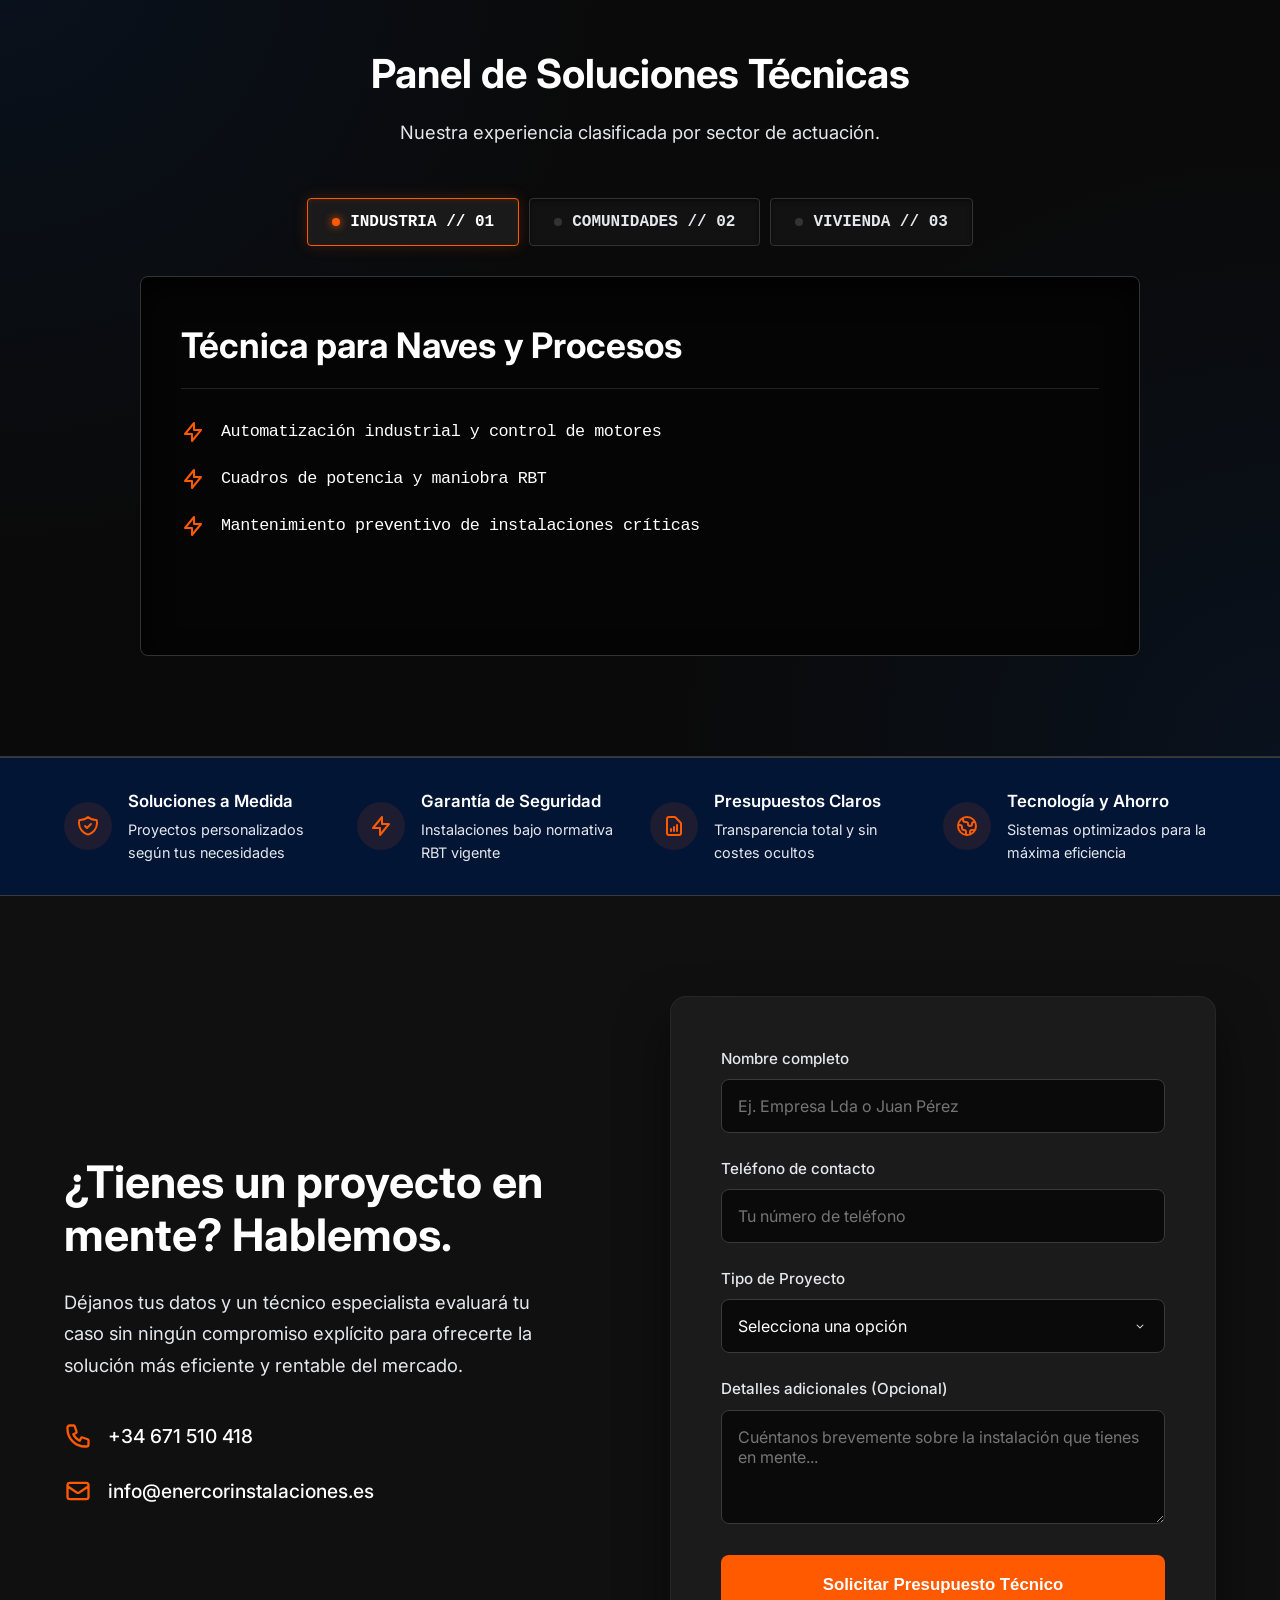
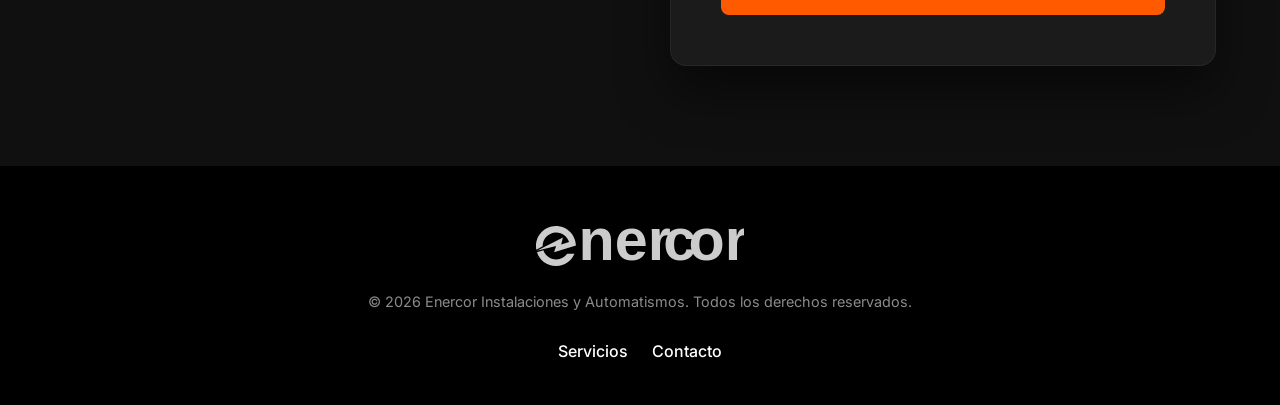
==== commit 163c8e74: "Botón de WhatsApp finalizado" ====
--- a/index.html
+++ b/index.html
@@ -354,10 +354,9 @@
     </footer>
 
     <!-- Botón Whatsapp -->
-    <a href="https://wa.me/34671510418" class="whatsapp-float" target="_blank" rel="noopener noreferrer">
-        <svg viewBox="0 0 24 24" fill="currentColor">
-            <path
-                d="M12.031 21.055a8.92 8.92 0 01-4.57-1.258l-.326-.195-3.385.886.906-3.303-.213-.34a8.913 8.913 0 01-1.365-4.79C3.078 7.151 7.094 3.125 12.03 3.125s8.952 4.025 8.952 8.952-4.015 8.978-8.952 8.978zm0-16.14a7.25 7.25 0 00-7.253 7.252 7.24 7.24 0 001.077 3.824l-1.07 3.905 4.004-1.051a7.218 7.218 0 003.242.766c40 0 7.252-3.251 7.252-7.252a7.253 7.253 0 00-7.252-7.252zm4.331 9.54c-.237-.12-1.408-.696-1.62-.773-.212-.08-.363-.12-.516.12-.152.235-.615.772-.756.932-.142.158-.291.176-.525.06-1.121-.564-2.18-.87-3.053-2.024-.228-.303.23-.277.68-.962.076-.118.038-.224-.017-.34-.055-.118-.517-1.246-.708-1.706-.185-.443-.377-.384-.515-.39h-.44c-.15 0-.402.056-.615.286-.215.23-1.055 1.03-1.055 2.511 0 1.481 1.082 2.916 1.232 3.118s1.657 2.66 4.382 3.738c1.696.671 2.378.71 3.236.6 1.025-.13 2.535-.986 2.893-1.936.357-.954.357-1.745.248-1.916-.104-.176-.39-.283-.625-.403z" />
+    <a href="https://wa.me/34000000000" class="whatsapp-float" target="_blank" rel="noopener noreferrer" aria-label="Contactar por WhatsApp">
+        <svg viewBox="0 0 448 512" fill="currentColor" xmlns="http://www.w3.org/2000/svg">
+            <path d="M380.9 97.1C339 55.1 283.2 32 223.9 32c-122.4 0-222 99.6-222 222 0 39.1 10.2 77.3 29.6 111L0 480l117.7-30.9c32.4 17.7 68.9 27 106.1 27h.1c122.3 0 224.1-99.6 224.1-222 0-59.3-25.2-115-67.1-157zm-157 341.6c-33.2 0-65.7-8.9-94-25.7l-6.7-4-69.8 18.3L72 359.2l-4.4-7c-18.5-29.4-28.2-63.3-28.2-98.2 0-101.7 82.8-184.5 184.6-184.5 49.3 0 95.6 19.2 130.4 54.1 34.8 34.9 56.2 81.2 56.1 130.5 0 101.8-84.9 184.6-186.6 184.6zm101.2-138.2c-5.5-2.8-32.8-16.2-37.9-18-5.1-1.9-8.8-2.8-12.5 2.8-3.7 5.6-14.3 18-17.6 21.8-3.2 3.7-6.5 4.2-12 1.4-32.6-16.3-54-29.1-75.5-66-5.7-9.8 5.7-9.1 16.3-30.3 1.8-3.7.9-6.9-.5-9.7-1.4-2.8-12.5-30.1-17.1-41.2-4.5-10.8-9.1-9.3-12.5-9.5-3.2-.2-6.9-.2-10.6-.2-3.7 0-9.7 1.4-14.8 6.9-5.1 5.6-19.4 19-19.4 46.3 0 27.3 19.9 53.7 22.6 57.4 2.8 3.7 39.1 59.7 94.8 83.8 35.2 15.2 49 16.5 66.6 13.9 10.7-1.6 32.8-13.4 37.4-26.4 4.6-13 4.6-24.1 3.2-26.4-1.3-2.5-5-3.9-10.5-6.6z"/>
         </svg>
     </a>
 
--- a/css/style.css
+++ b/css/style.css
@@ -815,25 +815,25 @@
     position: fixed;
     width: 64px;
     height: 64px;
-    bottom: 40px;
-    right: 40px;
+    bottom: 25px;
+    right: 25px;
     background-color: var(--color-accent);
     color: #FFF;
     border-radius: 50px;
     box-shadow: 0 4px 10px rgba(0, 0, 0, 0.3);
-    z-index: 1000;
+    z-index: 999;
     display: flex;
     align-items: center;
     justify-content: center;
     animation: pulse-whatsapp 2s infinite;
-    transition: all var(--transition-fast);
+    transition: all 0.3s ease;
 }
 
 .whatsapp-float:hover {
     transform: scale(1.1);
     animation: none;
-    /* Frenamos el pulso para facilitar el clic */
-    background-color: #E04D00;
+    background-color: #FF6A1A;
+    box-shadow: 0 6px 20px rgba(255, 90, 0, 0.55);
 }
 
 .whatsapp-float svg {
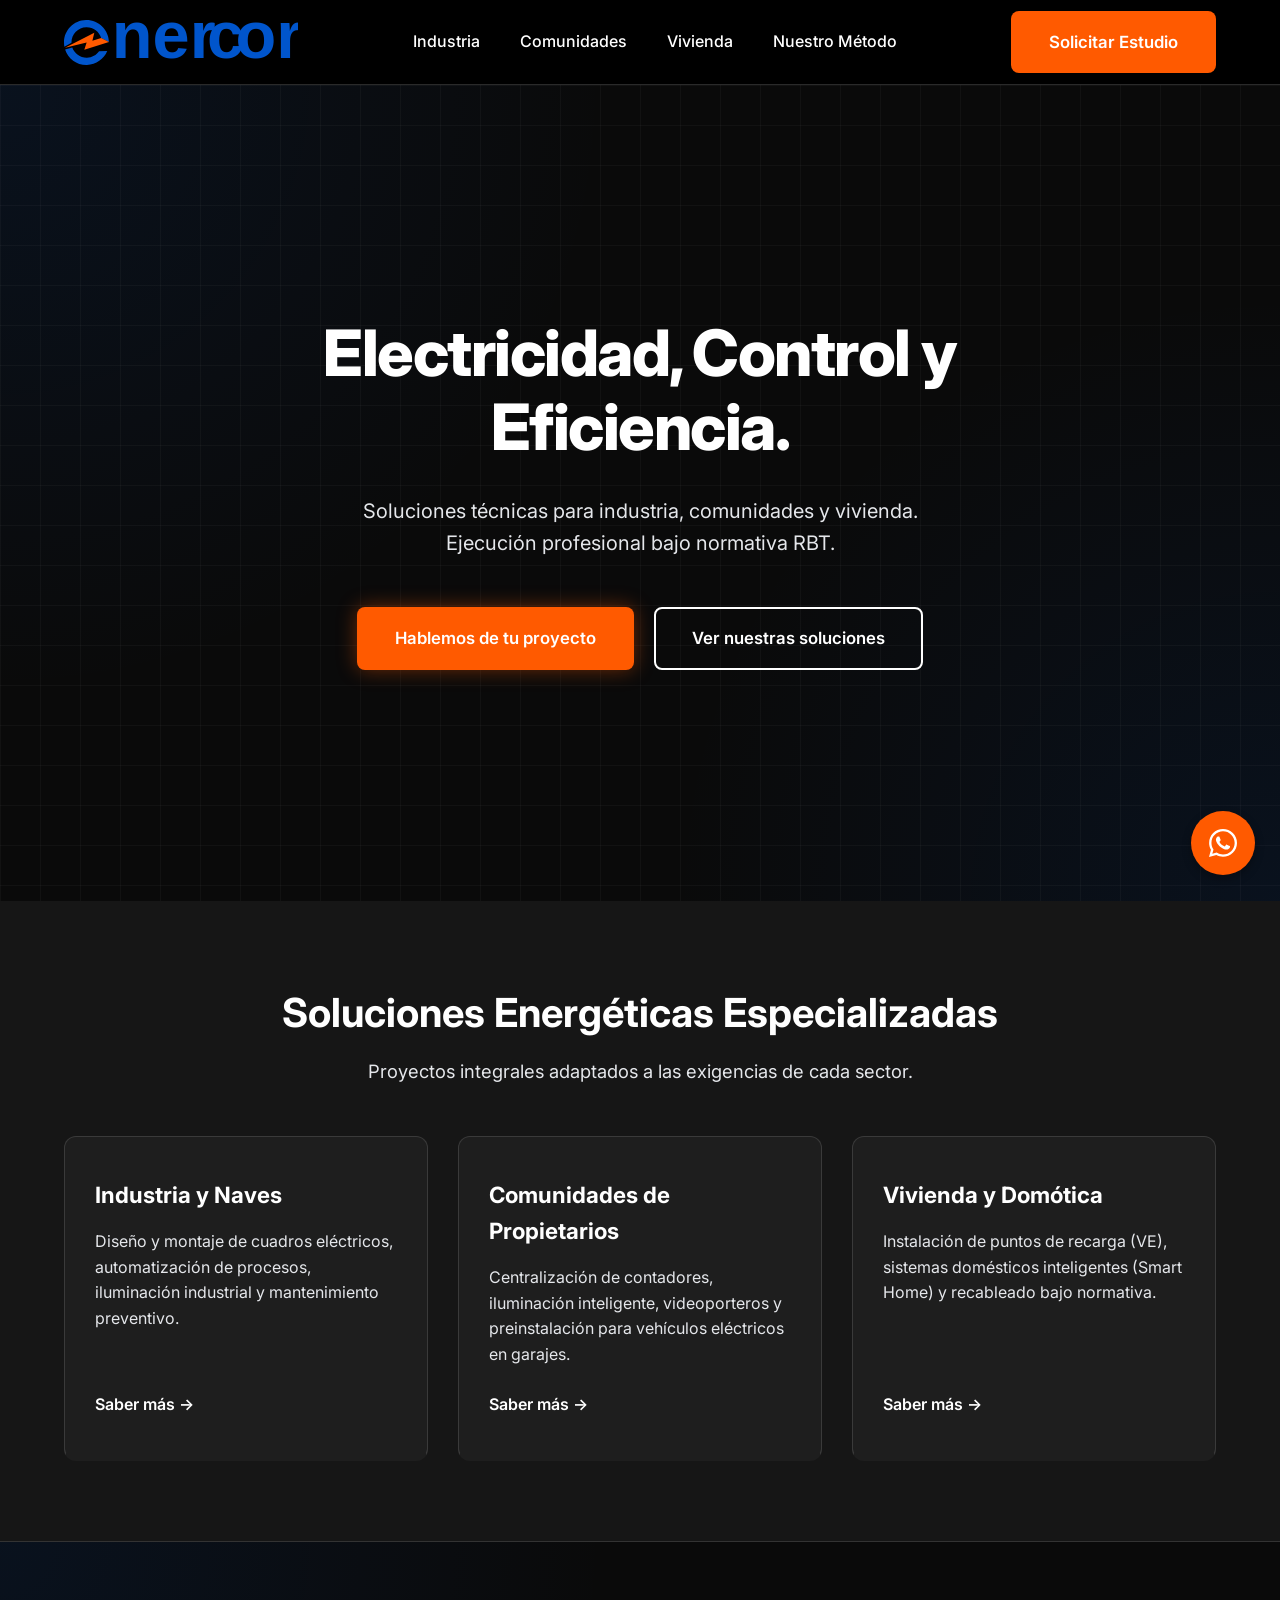
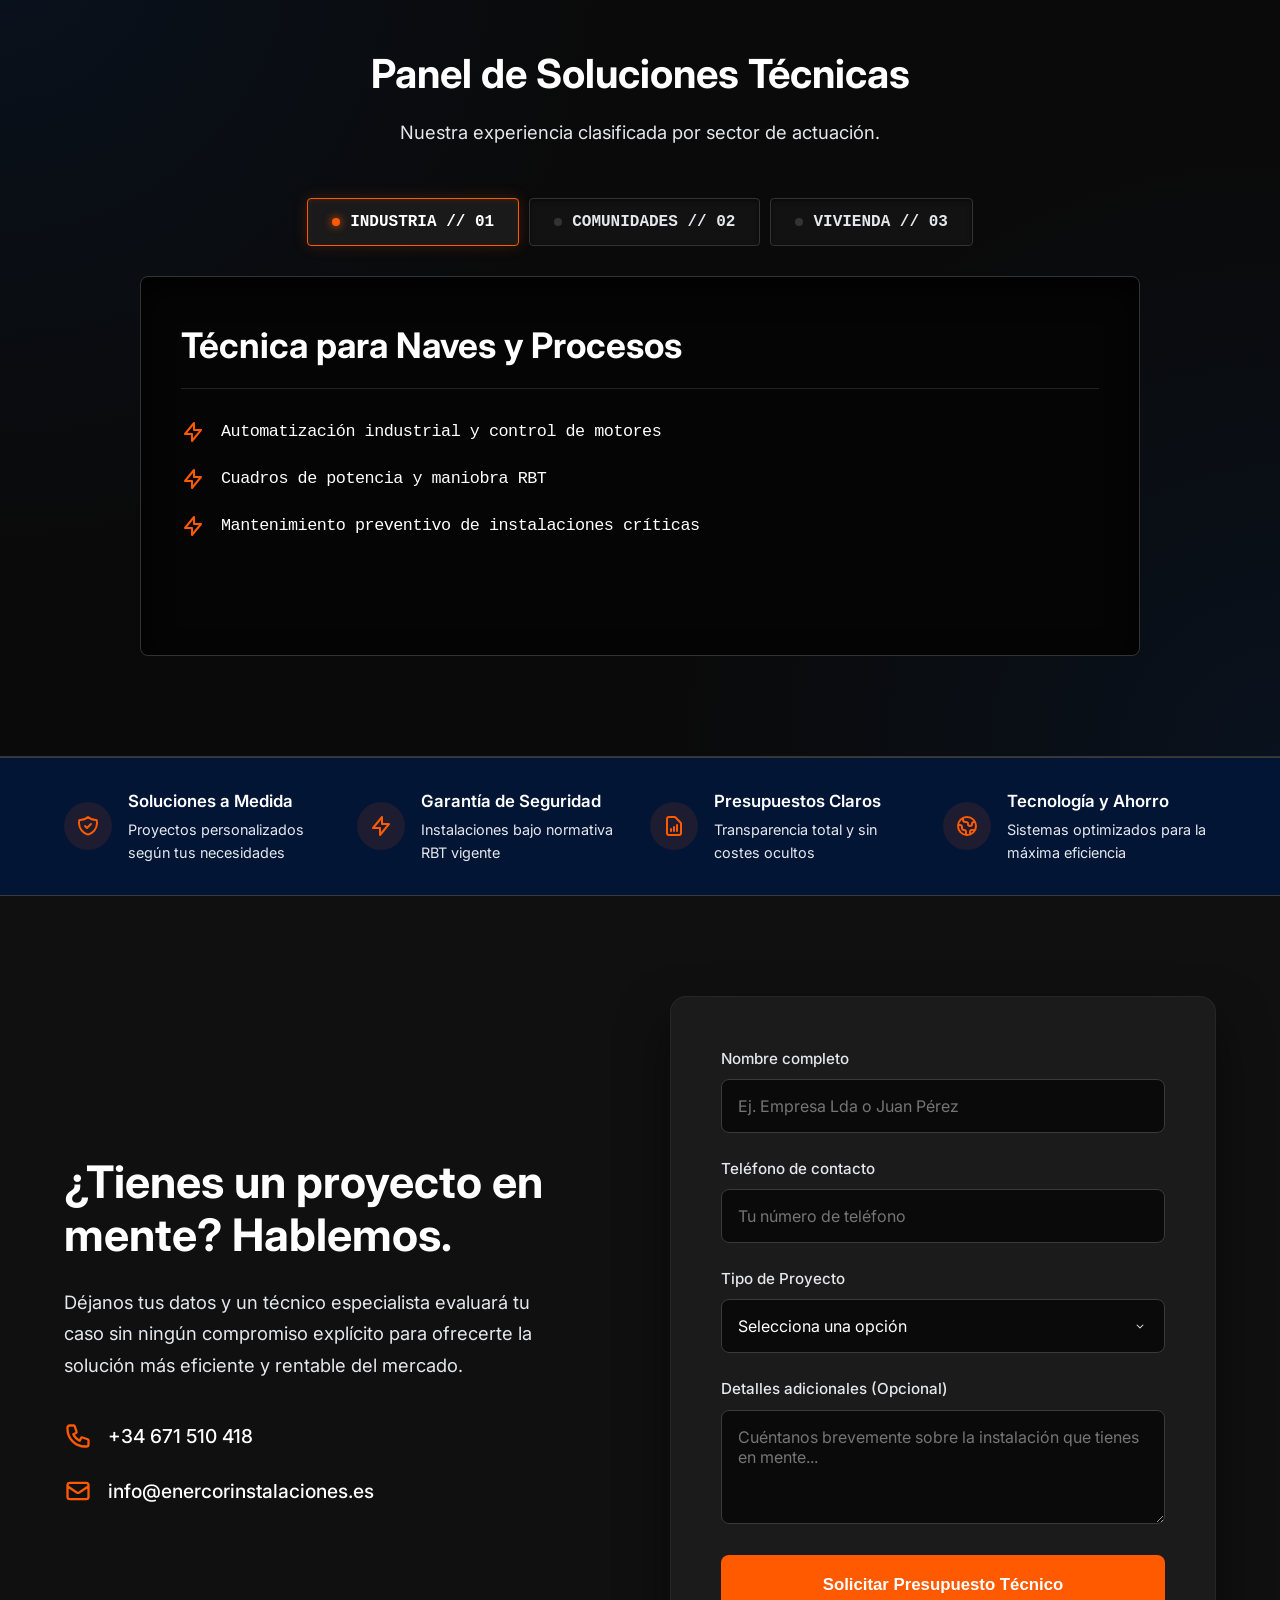
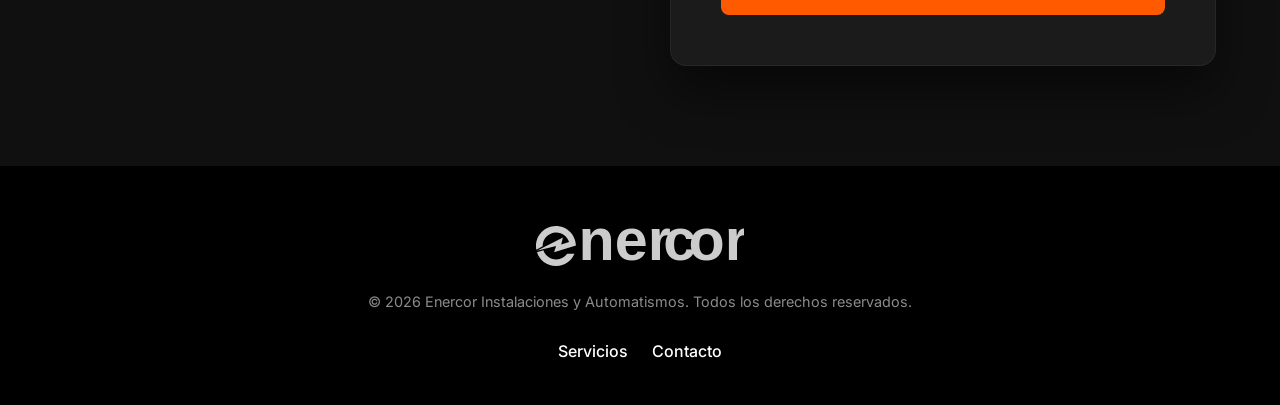
==== commit 6f2e3c2a: "v2.0 - Optimizaciones técnicas, SEO, y Canvas perfecto" ====
--- a/index.html
+++ b/index.html
@@ -5,7 +5,13 @@
     <meta charset="UTF-8">
     <meta name="viewport" content="width=device-width, initial-scale=1.0">
     <title>Enercor Instalaciones y Automatismos</title>
-
+<meta name="description" content="Enercor: Ingeniería eléctrica y automatismos. Instalaciones técnicas para industria, comunidades y vivienda bajo normativa REBT. Expertos en control y eficiencia en Madrid.">
+    <meta name="keywords" content="electricidad industrial, domótica, automatismos, cuadros eléctricos, instalación RBT, Madrid">
+    
+    <meta property="og:title" content="Enercor Instalaciones y Automatismos">
+    <meta property="og:description" content="Soluciones técnicas integrales para industria, comunidades y vivienda.">
+    <meta property="og:type" content="website">
+    <meta property="og:image" content="https://tusitio.com/img/tu-imagen-para-compartir.jpg">
     <!-- Favicon -->
     <link rel="icon" type="image/svg+xml" href="img/favicon.svg">
 
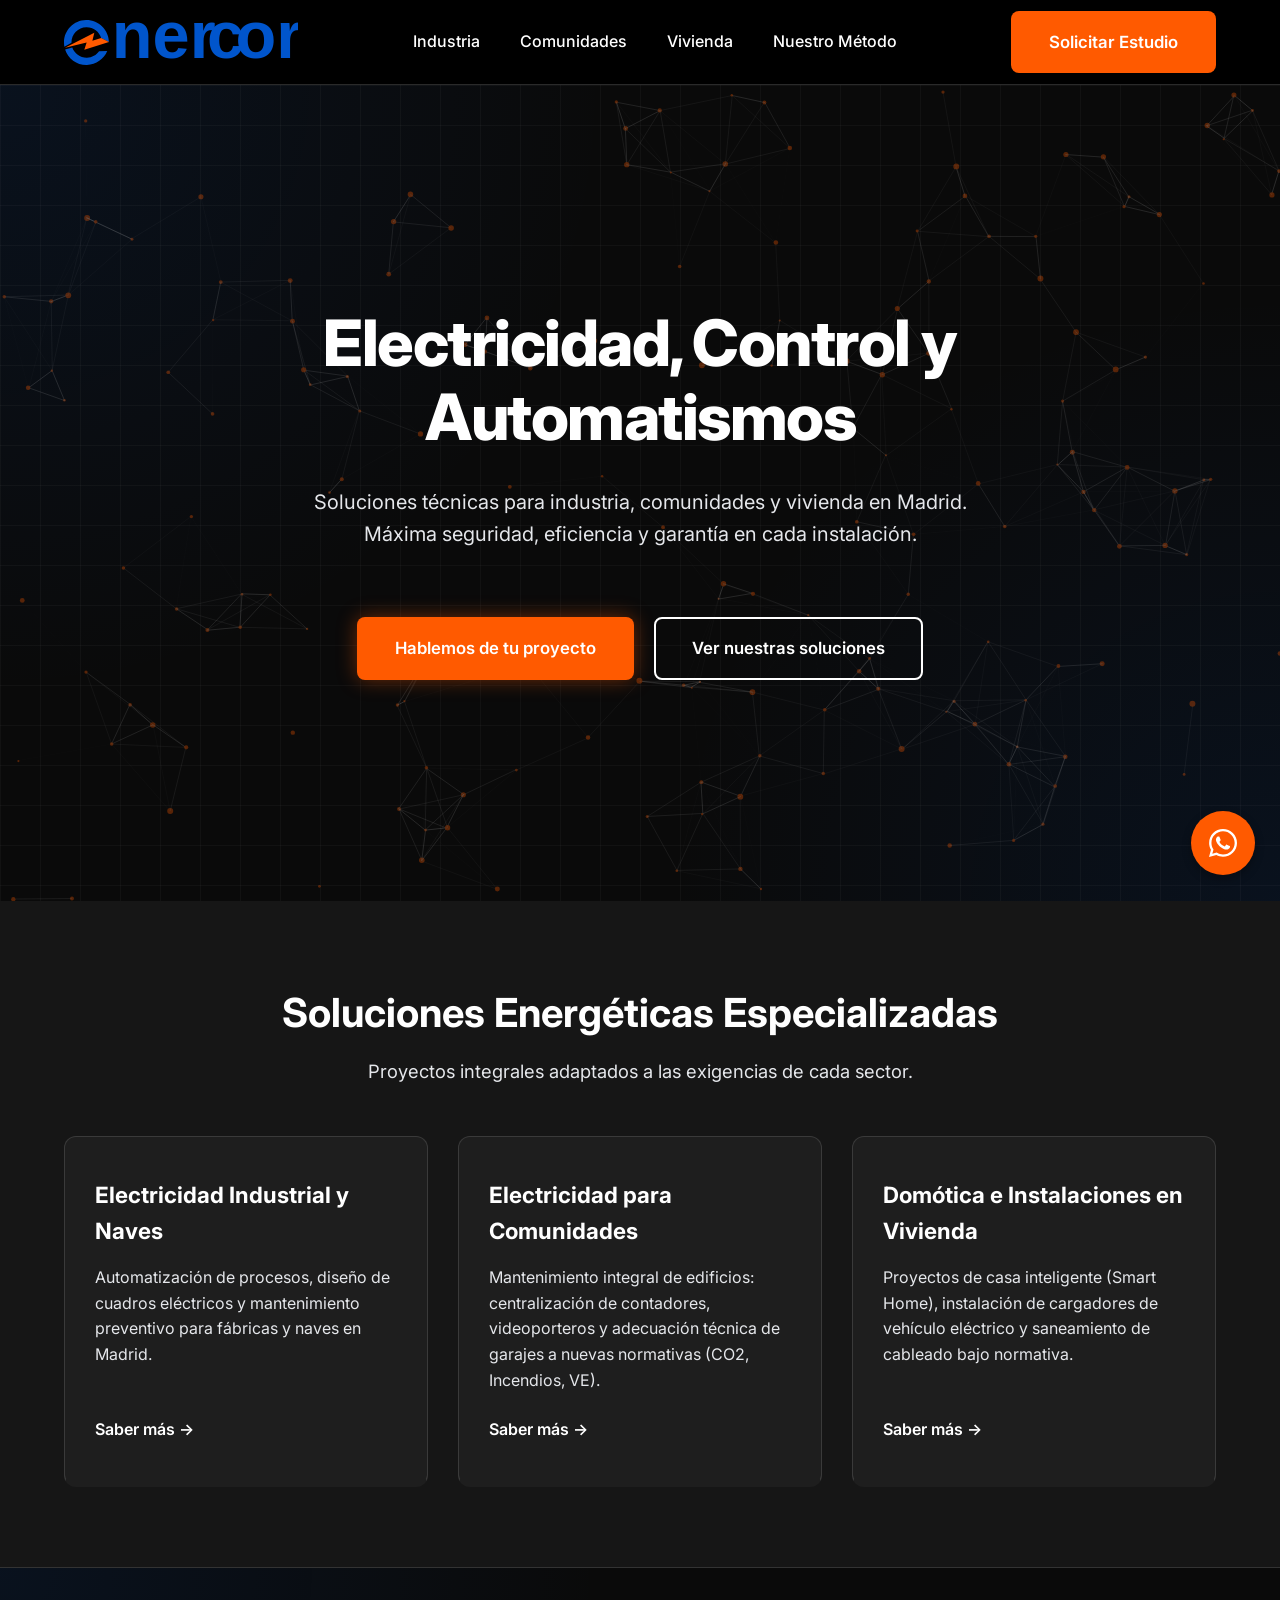
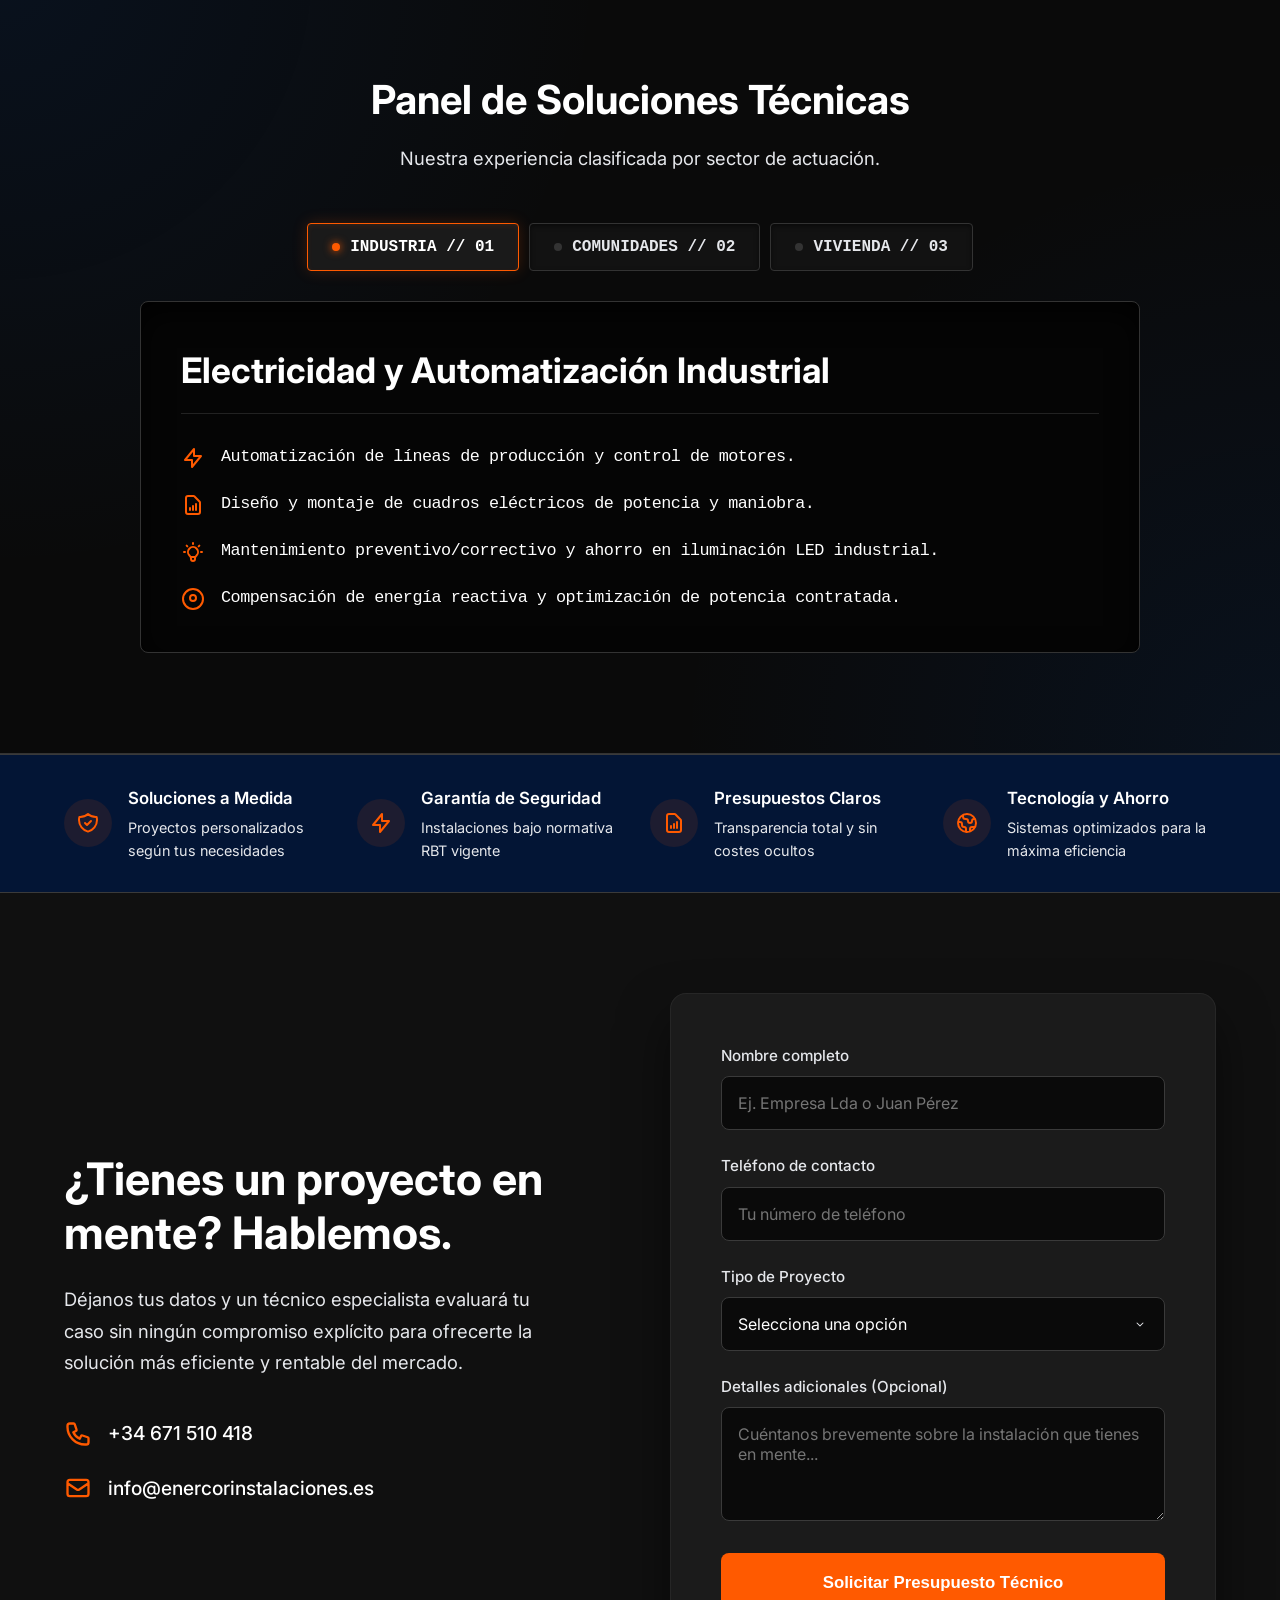
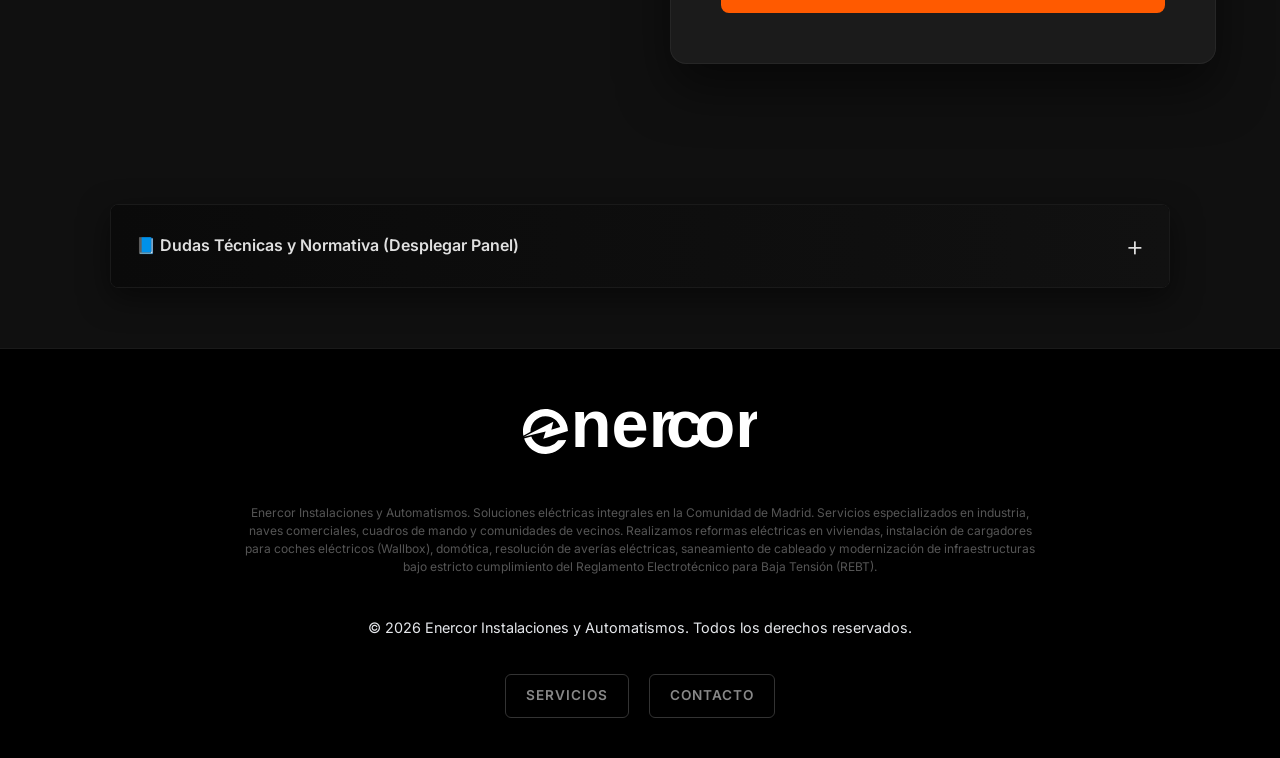
==== commit 422395d5: "Diseño final del cajón FAQ en 4 columnas y corrección del footer" ====
--- a/index.html
+++ b/index.html
@@ -4,8 +4,17 @@
 <head>
     <meta charset="UTF-8">
     <meta name="viewport" content="width=device-width, initial-scale=1.0">
-    <title>Enercor Instalaciones y Automatismos</title>
-<meta name="description" content="Enercor: Ingeniería eléctrica y automatismos. Instalaciones técnicas para industria, comunidades y vivienda bajo normativa REBT. Expertos en control y eficiencia en Madrid.">
+    <title>Enercor | Instalaciones Eléctricas, Domótica y Automatismos en Madrid</title>
+
+    <!-- SEO Local y Palabras Clave Estratégicas -->
+    <meta name="description" content="Enercor: Especialistas en electricidad industrial, domótica y automatismos en Madrid. Atendemos reformas eléctricas, instalación de cargadores (Wallbox), averías, boletines y mantenimiento de comunidades.">
+    <meta name="keywords" content="electricidad industrial, domótica, automatismos, cuadros eléctricos, instalaciones eléctricas, Madrid, averías eléctricas urgentes, instalación cargador coche eléctrico, reformas eléctricas, boletín eléctrico, electricista urgencias, reparación eléctrica, Wallbox">
+    
+    <meta property="og:title" content="Enercor | Instalaciones y Automatismos">
+    <meta property="og:description" content="Soluciones técnicas integrales para industria, comunidades y vivienda.">
+    <meta property="og:type" content="website">
+    <meta property="og:image" content="https://tusitio.com/img/logo-header.svg">
+    <meta name="description" content="Enercor: Ingeniería eléctrica y automatismos. Instalaciones técnicas para industria, comunidades y vivienda bajo normativa REBT. Expertos en control y eficiencia en Madrid.">
     <meta name="keywords" content="electricidad industrial, domótica, automatismos, cuadros eléctricos, instalación RBT, Madrid">
     
     <meta property="og:title" content="Enercor Instalaciones y Automatismos">
@@ -22,6 +31,26 @@
 
     <!-- Archivo de Estilos Principal -->
     <link rel="stylesheet" href="css/style.css">
+    <!-- Datos Estructurados para SEO Local (Schema.org) -->
+    <script type="application/ld+json">
+    {
+      "@context": "https://schema.org",
+      "@type": "LocalBusiness",
+      "name": "Enercor Instalaciones y Automatismos",
+      "image": "https://tusitio.com/img/logo-header.svg",
+      "@id": "",
+      "url": "https://tusitio.com",
+      "telephone": "+34671510418",
+      "priceRange": "$$",
+      "address": {
+        "@type": "PostalAddress",
+        "addressLocality": "Madrid",
+        "addressCountry": "ES"
+      },
+      "description": "Empresa instaladora experta en electricidad, control y automatismos. Ofrecemos ingeniería para industria, adecuación de comunidades, proyectos Smart Home, instalación de cargadores de vehículos eléctricos, reformas integrales y resolución de averías eléctricas en toda la Comunidad de Madrid.",
+      "areaServed": "Comunidad de Madrid"
+    }
+    </script>
 </head>
 
 <body>
@@ -56,9 +85,8 @@
     <section class="hero">
         <canvas id="hero-canvas"></canvas>
         <div class="container hero-container">
-            <h1 class="hidden">Electricidad, Control y Eficiencia.</h1>
-            <p class="hidden">Soluciones técnicas para industria, comunidades y vivienda. Ejecución profesional bajo
-                normativa RBT.</p>
+            <h1 class="hidden">Electricidad, Control y Automatismos</h1>
+            <p class="hidden">Soluciones técnicas para industria, comunidades y vivienda en Madrid.<br>Máxima seguridad, eficiencia y garantía en cada instalación.</p>
             <div class="hero-buttons hidden">
                 <a href="#contacto" class="btn btn-primary btn-glow">Hablemos de tu proyecto</a>
                 <a href="#servicios" class="btn btn-secondary">Ver nuestras soluciones</a>
@@ -77,35 +105,30 @@
             <div class="services-grid">
                 <!-- Tarjeta 1: Industrial -->
                 <div class="service-card hidden">
-                    <h3>Industria y Naves</h3>
-                    <p>Diseño y montaje de cuadros eléctricos, automatización de procesos, iluminación industrial y
-                        mantenimiento preventivo.</p>
-                    <a href="#dashboard-soluciones" data-tab="tab-industria" class="service-link dash-link">Saber más
-                        &rarr;</a>
+                    <h3>Electricidad Industrial y Naves</h3>
+                    <p>Automatización de procesos, diseño de cuadros eléctricos y mantenimiento preventivo para fábricas y naves en Madrid.</p>
+                    <a href="#dashboard-soluciones" data-tab="tab-industria" class="service-link dash-link">Saber más &rarr;</a>
                 </div>
 
                 <!-- Tarjeta 2: Comunidades -->
                 <div class="service-card hidden">
-                    <h3>Comunidades de Propietarios</h3>
-                    <p>Centralización de contadores, iluminación inteligente, videoporteros y preinstalación para
-                        vehículos eléctricos en garajes.</p>
-                    <a href="#dashboard-soluciones" data-tab="tab-comunidades" class="service-link dash-link">Saber más
-                        &rarr;</a>
+                    <h3>Electricidad para Comunidades</h3>
+                    <p>Mantenimiento integral de edificios: centralización de contadores, videoporteros y adecuación técnica de garajes a nuevas normativas (CO2, Incendios, VE).</p>
+                    <a href="#dashboard-soluciones" data-tab="tab-comunidades" class="service-link dash-link">Saber más &rarr;</a>
                 </div>
 
                 <!-- Tarjeta 3: Vivienda Premium -->
-                <div class="service-card hidden">
-                    <h3>Vivienda y Domótica</h3>
-                    <p>Instalación de puntos de recarga (VE), sistemas domésticos inteligentes (Smart Home) y recableado
-                        bajo normativa.</p>
-                    <a href="#dashboard-soluciones" data-tab="tab-vivienda" class="service-link dash-link">Saber más
-                        &rarr;</a>
+               <div class="service-card hidden">
+                    <h3>Domótica e Instalaciones en Vivienda</h3>
+                    <p>Proyectos de casa inteligente (Smart Home), instalación de cargadores de vehículo eléctrico y saneamiento de cableado bajo normativa.</p>
+                    <a href="#dashboard-soluciones" data-tab="tab-vivienda" class="service-link dash-link">Saber más &rarr;</a>
                 </div>
             </div>
         </div>
     </section>
 
-    <!-- Dashboard de Soluciones Interactivas -->
+   <!-- Dashboard de Soluciones Interactivas -->
+
     <section id="dashboard-soluciones" class="dashboard-section">
         <div class="container">
             <div class="section-header">
@@ -114,7 +137,6 @@
             </div>
 
             <div class="dashboard-wrapper hidden">
-                <!-- Controles (Botones Tipo Máquina Industrial) -->
                 <div class="dashboard-controls">
                     <button class="dash-btn active" data-target="tab-industria">
                         <span class="btn-indicator"></span> INDUSTRIA // 01
@@ -127,95 +149,130 @@
                     </button>
                 </div>
 
-                <!-- Pantalla del Dashboard -->
+  <!-- Pantalla del Dashboard -->
                 <div class="dashboard-screen">
 
                     <!-- TAB 1: Industria -->
                     <div id="tab-industria" class="dash-content active">
-                        <h3>Técnica para Naves y Procesos</h3>
+                        <h3>Electricidad y Automatización Industrial</h3>
                         <ul class="dash-list">
+                            <li>
+                                <svg class="dash-icon" fill="none" stroke="currentColor" viewBox="0 0 24 24"><path stroke-linecap="round" stroke-linejoin="round" stroke-width="2" d="M13 10V3L4 14h7v7l9-11h-7z"></path></svg>
+                                <span class="mono-text">Automatización de líneas de producción y control de motores.</span>
+                            </li>
+                            <li>
+                                <svg class="dash-icon" fill="none" stroke="currentColor" viewBox="0 0 24 24"><path stroke-linecap="round" stroke-linejoin="round" stroke-width="2" d="M9 17v-2m3 2v-4m3 4v-6m2 10H7a2 2 0 01-2-2V5a2 2 0 012-2h5.586a1 1 0 01.707.293l5.414 5.414a1 1 0 01.293.707V19a2 2 0 01-2 2z"></path></svg>
+                                <span class="mono-text">Diseño y montaje de cuadros eléctricos de potencia y maniobra.</span>
+                            </li>
+                            <li>
+                                <svg class="dash-icon" fill="none" stroke="currentColor" viewBox="0 0 24 24"><path stroke-linecap="round" stroke-linejoin="round" stroke-width="2" d="M9.663 17h4.673M12 3v1m6.364 1.636l-.707.707M21 12h-1M4 12H3m3.343-5.657l-.707-.707m2.828 9.9a5 5 0 117.072 0l-.548.547A3.374 3.374 0 0014 18.469V19a2 2 0 11-4 0v-.531c0-.895-.356-1.754-.988-2.386l-.548-.547z"></path></svg>
+                                <span class="mono-text">Mantenimiento preventivo/correctivo y ahorro en iluminación LED industrial.</span>
+                            </li>
+                            <li>
+                                <svg class="dash-icon" fill="none" stroke="currentColor" viewBox="0 0 24 24"><path stroke-linecap="round" stroke-linejoin="round" stroke-width="2" d="M12 8c-1.657 0-3 1.343-3 3s1.343 3 3 3 3-1.343 3-3-1.343-3-3-3zM12 2C6.477 2 2 6.477 2 12s4.477 10 10 10 10-4.477 10-10S17.523 2 12 2z"></path></svg>
+                                <span class="mono-text">Compensación de energía reactiva y optimización de potencia contratada.</span>
+                            </li>
+                        </ul>
+                    </div>
+
+                    <!-- TAB 2: Comunidades -->
+                    <div id="tab-comunidades" class="dash-content">
+                        <h3>Seguridad y Normativa de Edificios</h3>
+                        <ul class="dash-list">
+                            <li>
+                                <svg class="dash-icon" fill="none" stroke="currentColor" viewBox="0 0 24 24"><path stroke-linecap="round" stroke-linejoin="round" stroke-width="2" d="M12 9v2m0 4h.01m-6.938 4h13.856c1.54 0 2.502-1.667 1.732-3L13.732 4c-.77-1.333-2.694-1.333-3.464 0L3.34 16c-.77 1.333.192 3 1.732 3z"></path></svg>
+                                <span class="mono-text">Sistemas contra incendios y detección de CO2 (actualización de detectores a 1.6m).</span>
+                            </li>
+                            <li>
+                                <svg class="dash-icon" fill="none" stroke="currentColor" viewBox="0 0 24 24"><path stroke-linecap="round" stroke-linejoin="round" stroke-width="2" d="M5 13l4 4L19 7"></path></svg>
+                                <span class="mono-text">Centralización de contadores y saneamiento del cableado en zonas comunes.</span>
+                            </li>
+                            <li>
+                                <svg class="dash-icon" fill="none" stroke="currentColor" viewBox="0 0 24 24"><path stroke-linecap="round" stroke-linejoin="round" stroke-width="2" d="M13 10V3L4 14h7v7l9-11h-7z"></path></svg>
+                                <span class="mono-text">Instalación certificada de puntos de recarga VE para garajes comunitarios.</span>
+                            </li>
+                            <li>
+                                <svg class="dash-icon" fill="none" stroke="currentColor" viewBox="0 0 24 24"><path stroke-linecap="round" stroke-linejoin="round" stroke-width="2" d="M9 12h6m-6 4h6m2 5H7a2 2 0 01-2-2V5a2 2 0 012-2h5.586a1 1 0 01.707.293l5.414 5.414a1 1 0 01.293.707V19a2 2 0 01-2 2z"></path></svg>
+                                <span class="mono-text">Modernización de alumbrado, videoporteros y automatismos para puertas de garaje.</span>
+                            </li>
+                        </ul>
+                    </div>
+
+                    <!-- TAB 3: Vivienda -->
+                    <div id="tab-vivienda" class="dash-content">
+                        <h3>Confort y Eficiencia Residencial</h3>
+                        <ul class="dash-list">
+                            <li>
+                                <svg class="dash-icon" fill="none" stroke="currentColor" viewBox="0 0 24 24"><path stroke-linecap="round" stroke-linejoin="round" stroke-width="2" d="M3 12l2-2m0 0l7-7 7 7M5 10v10a1 1 0 001 1h3m10-11l2 2m-2-2v10a1 1 0 01-1 1h-3m-6 0a1 1 0 001-1v-4a1 1 0 011-1h2a1 1 0 011 1v4a1 1 0 001 1m-6 0h6"></path></svg>
+                                <span class="mono-text">Proyectos Smart Home: control de iluminación, climatización y persianas.</span>
+                            </li>
+                            <li>
+                                <svg class="dash-icon" fill="none" stroke="currentColor" viewBox="0 0 24 24"><path stroke-linecap="round" stroke-linejoin="round" stroke-width="2" d="M13 10V3L4 14h7v7l9-11h-7z"></path></svg>
+                                <span class="mono-text">Instalación de cargadores Wallbox inteligentes con balanceo de carga.</span>
+                            </li>
+                            <li>
+                                <svg class="dash-icon" fill="none" stroke="currentColor" viewBox="0 0 24 24"><path stroke-linecap="round" stroke-linejoin="round" stroke-width="2" d="M9 12l2 2 4-4m5.618-4.016A11.955 11.955 0 0112 2.944a11.955 11.955 0 01-8.618 3.04A12.02 12.02 0 003 9c0 5.591 3.824 10.29 9 11.622 5.176-1.332 9-6.03 9-11.622 0-1.042-.133-2.052-.382-3.016z"></path></svg>
+                                <span class="mono-text">Reformas eléctricas integrales y actualización de cuadros eléctricos.</span>
+                            </li>
+                            <li>
+                                <svg class="dash-icon" fill="none" stroke="currentColor" viewBox="0 0 24 24"><path stroke-linecap="round" stroke-linejoin="round" stroke-width="2" d="M12 15v2m-6 4h12a2 2 0 002-2v-6a2 2 0 00-2-2H6a2 2 0 00-2 2v6a2 2 0 002 2zm10-10V7a4 4 0 00-8 0v4h8z"></path></svg>
+                                <span class="mono-text">Iluminación LED decorativa y cableado de red de datos (Ethernet/WiFi) para el hogar.</span>
+                            </li>
+                        </ul>
+                    </div>
+
+                </div>
+
+                    <div id="tab-comunidades" class="dash-content">
+                        <h3>Seguridad y Normativa de Edificios</h3>
+                        <ul class="dash-list">
+                            <li>
+                                <svg class="dash-icon" fill="none" stroke="currentColor" viewBox="0 0 24 24">
+                                    <path stroke-linecap="round" stroke-linejoin="round" stroke-width="2"
+                                        d="M12 9v2m0 4h.01m-6.938 4h13.856c1.54 0 2.502-1.667 1.732-3L13.732 4c-.77-1.333-2.694-1.333-3.464 0L3.34 16c-.77 1.333.192 3 1.732 3z"></path>
+                                </svg>
+                                <span class="mono-text">Detección de CO2: actualización de centralitas y sondas a 1.6m (Normativa UNE).</span>
+                            </li>
+                            <li>
+                                <svg class="dash-icon" fill="none" stroke="currentColor" viewBox="0 0 24 24">
+                                    <path stroke-linecap="round" stroke-linejoin="round" stroke-width="2"
+                                        d="M17.657 18.657A8 8 0 016.343 7.343S7 9 9 10c0-2 .5-5 2.986-7C14 5 16.09 5.777 17.656 7.343A7.99 7.99 0 0120 13a7.99 7.99 0 01-2.343 5.657z"></path>
+                                </svg>
+                                <span class="mono-text">Sistemas contra incendios, centralización de contadores y videoportería.</span>
+                            </li>
+                            <li>
+                                <svg class="dash-icon" fill="none" stroke="currentColor" viewBox="0 0 24 24">
+                                    <path stroke-linecap="round" stroke-linejoin="round" stroke-width="2"
+                                        d="M5 13l4 4L19 7"></path>
+                                </svg>
+                                <span class="mono-text">Instalación certificada de puntos de recarga VE para garajes comunitarios.</span>
+                            </li>
+                        </ul>
+                    </div>
+
+                    <div id="tab-vivienda" class="dash-content">
+                        <h3>Confort y Eficiencia Residencial</h3>
+                        <ul class="dash-list">
+                            <li>
+                                <svg class="dash-icon" fill="none" stroke="currentColor" viewBox="0 0 24 24">
+                                    <path stroke-linecap="round" stroke-linejoin="round" stroke-width="2"
+                                        d="M3 12l2-2m0 0l7-7 7 7M5 10v10a1 1 0 001 1h3m10-11l2 2m-2-2v10a1 1 0 01-1 1h-3m-6 0a1 1 0 001-1v-4a1 1 0 011-1h2a1 1 0 011 1v4a1 1 0 001 1m-6 0h6"></path>
+                                </svg>
+                                <span class="mono-text">Proyectos Smart Home: control de iluminación, climatización y persianas.</span>
+                            </li>
                             <li>
                                 <svg class="dash-icon" fill="none" stroke="currentColor" viewBox="0 0 24 24">
                                     <path stroke-linecap="round" stroke-linejoin="round" stroke-width="2"
                                         d="M13 10V3L4 14h7v7l9-11h-7z"></path>
                                 </svg>
-                                <span class="mono-text">Automatización industrial y control de motores</span>
+                                <span class="mono-text">Instalación de cargadores Wallbox inteligentes con balanceo de carga.</span>
                             </li>
                             <li>
                                 <svg class="dash-icon" fill="none" stroke="currentColor" viewBox="0 0 24 24">
                                     <path stroke-linecap="round" stroke-linejoin="round" stroke-width="2"
-                                        d="M13 10V3L4 14h7v7l9-11h-7z"></path>
+                                        d="M9 12l2 2 4-4m5.618-4.016A11.955 11.955 0 0112 2.944a11.955 11.955 0 01-8.618 3.04A12.02 12.02 0 003 9c0 5.591 3.824 10.29 9 11.622 5.176-1.332 9-6.03 9-11.622 0-1.042-.133-2.052-.382-3.016z"></path>
                                 </svg>
-                                <span class="mono-text">Cuadros de potencia y maniobra RBT</span>
-                            </li>
-                            <li>
-                                <svg class="dash-icon" fill="none" stroke="currentColor" viewBox="0 0 24 24">
-                                    <path stroke-linecap="round" stroke-linejoin="round" stroke-width="2"
-                                        d="M13 10V3L4 14h7v7l9-11h-7z"></path>
-                                </svg>
-                                <span class="mono-text">Mantenimiento preventivo de instalaciones críticas</span>
-                            </li>
-                        </ul>
-                    </div>
-
-                    <!-- TAB 2: Comunidades -->
-                    <div id="tab-comunidades" class="dash-content">
-                        <h3>Gestión Eficiente de Infraestructuras</h3>
-                        <ul class="dash-list">
-                            <li>
-                                <svg class="dash-icon" fill="none" stroke="currentColor" viewBox="0 0 24 24">
-                                    <path stroke-linecap="round" stroke-linejoin="round" stroke-width="2"
-                                        d="M5 13l4 4L19 7"></path>
-                                </svg>
-                                <span class="mono-text">Centralización de contadores</span>
-                            </li>
-                            <li>
-                                <svg class="dash-icon" fill="none" stroke="currentColor" viewBox="0 0 24 24">
-                                    <path stroke-linecap="round" stroke-linejoin="round" stroke-width="2"
-                                        d="M5 13l4 4L19 7"></path>
-                                </svg>
-                                <span class="mono-text">Iluminación inteligente y control de consumo</span>
-                            </li>
-                            <li>
-                                <svg class="dash-icon" fill="none" stroke="currentColor" viewBox="0 0 24 24">
-                                    <path stroke-linecap="round" stroke-linejoin="round" stroke-width="2"
-                                        d="M5 13l4 4L19 7"></path>
-                                </svg>
-                                <span class="mono-text">Preinstalación de puntos de recarga de VE en garajes
-                                    comunitarios</span>
-                            </li>
-                        </ul>
-                    </div>
-
-                    <!-- TAB 3: Vivienda -->
-                    <div id="tab-vivienda" class="dash-content">
-                        <h3>Tecnología para tu Hogar</h3>
-                        <ul class="dash-list">
-                            <li>
-                                <svg class="dash-icon" fill="none" stroke="currentColor" viewBox="0 0 24 24">
-                                    <path stroke-linecap="round" stroke-linejoin="round" stroke-width="2"
-                                        d="M9 12l2 2 4-4m5.618-4.016A11.955 11.955 0 0112 2.944a11.955 11.955 0 01-8.618 3.04A12.02 12.02 0 003 9c0 5.591 3.824 10.29 9 11.622 5.176-1.332 9-6.03 9-11.622 0-1.042-.133-2.052-.382-3.016z">
-                                    </path>
-                                </svg>
-                                <span class="mono-text">Domótica avanzada y confort (Smart Home)</span>
-                            </li>
-                            <li>
-                                <svg class="dash-icon" fill="none" stroke="currentColor" viewBox="0 0 24 24">
-                                    <path stroke-linecap="round" stroke-linejoin="round" stroke-width="2"
-                                        d="M9 12l2 2 4-4m5.618-4.016A11.955 11.955 0 0112 2.944a11.955 11.955 0 01-8.618 3.04A12.02 12.02 0 003 9c0 5.591 3.824 10.29 9 11.622 5.176-1.332 9-6.03 9-11.622 0-1.042-.133-2.052-.382-3.016z">
-                                    </path>
-                                </svg>
-                                <span class="mono-text">Instalación de puntos de recarga (Wallbox) para Vehículos
-                                    Eléctricos</span>
-                            </li>
-                            <li>
-                                <svg class="dash-icon" fill="none" stroke="currentColor" viewBox="0 0 24 24">
-                                    <path stroke-linecap="round" stroke-linejoin="round" stroke-width="2"
-                                        d="M9 12l2 2 4-4m5.618-4.016A11.955 11.955 0 0112 2.944a11.955 11.955 0 01-8.618 3.04A12.02 12.02 0 003 9c0 5.591 3.824 10.29 9 11.622 5.176-1.332 9-6.03 9-11.622 0-1.042-.133-2.052-.382-3.016z">
-                                    </path>
-                                </svg>
-                                <span class="mono-text">Saneamiento de instalaciones eléctricas antiguas y cuadros de
-                                    protección modernos</span>
+                                <span class="mono-text">Reformas eléctricas integrales y actualización de cuadros de mando.</span>
                             </li>
                         </ul>
                     </div>
@@ -344,14 +401,149 @@
             </div>
         </div>
     </section>
-
+<!-- Cajón Desplegable SEO (Con Pestañas Internas) -->
+    <div class="container seo-drawer-container">
+        <details class="seo-drawer">
+            <summary class="seo-drawer-btn">
+                <span>📘 Dudas Técnicas y Normativa (Desplegar Panel)</span>
+                <span class="drawer-icon">+</span>
+            </summary>
+            
+            <div class="seo-drawer-content">
+                
+                <!-- Navegación de las pestañas -->
+                <div class="faq-tabs-header">
+                    <button class="faq-tab-btn active" data-faq-target="faq-vivienda">Averías y Vivienda</button>
+                    <button class="faq-tab-btn" data-faq-target="faq-comunidades">Comunidades y Garajes</button>
+                    <button class="faq-tab-btn" data-faq-target="faq-industria">Industria y Locales</button>
+                </div>
+
+                <!-- CONTENIDO: Vivienda (Activo por defecto) -->
+                <div id="faq-vivienda" class="faq-tab-pane active">
+                    <div class="faq-grid">
+                        <div class="faq-card">
+                            <div class="faq-card-header">
+                                <svg class="faq-icon-small" fill="none" stroke="currentColor" viewBox="0 0 24 24"><path stroke-linecap="round" stroke-linejoin="round" stroke-width="2" d="M13 10V3L4 14h7v7l9-11h-7z"></path></svg>
+                                <h5>Saltos del diferencial</h5>
+                            </div>
+                            <span class="seo-badge">Urgencias</span>
+                            <p>¿Te quedas sin luz de forma aleatoria? Diagnosticamos derivaciones a tierra ocultas, averías en electrodomésticos y solucionamos el problema de raíz al instante.</p>
+                        </div>
+                        <div class="faq-card">
+                            <div class="faq-card-header">
+                                <svg class="faq-icon-small" fill="none" stroke="currentColor" viewBox="0 0 24 24"><path stroke-linecap="round" stroke-linejoin="round" stroke-width="2" d="M12 9v2m0 4h.01m-6.938 4h13.856c1.54 0 2.502-1.667 1.732-3L13.732 4c-.77-1.333-2.694-1.333-3.464 0L3.34 16c-.77 1.333.192 3 1.732 3z"></path></svg>
+                                <h5>Calambres en grifos y duchas</h5>
+                            </div>
+                            <span class="seo-badge">Seguridad</span>
+                            <p>Si notas "toques" al abrir un grifo o tocar la lavadora, sufres una derivación grave por falta de toma de tierra. Es un peligro real que localizamos y reparamos en el día.</p>
+                        </div>
+                        <div class="faq-card">
+                            <div class="faq-card-header">
+                                <svg class="faq-icon-small" fill="none" stroke="currentColor" viewBox="0 0 24 24"><path stroke-linecap="round" stroke-linejoin="round" stroke-width="2" d="M9.663 17h4.673M12 3v1m6.364 1.636l-.707.707M21 12h-1M4 12H3m3.343-5.657l-.707-.707m2.828 9.9a5 5 0 117.072 0l-.548.547A3.374 3.374 0 0014 18.469V19a2 2 0 11-4 0v-.531c0-.895-.356-1.754-.988-2.386l-.548-.547z"></path></svg>
+                                <h5>Parpadeo LED e Iluminación</h5>
+                            </div>
+                            <span class="seo-badge">Confort</span>
+                            <p>Solucionamos las corrientes residuales que hacen parpadear tus luces apagadas. Además, instalamos y reparamos tiras LED decorativas, focos y proyectos de iluminación.</p>
+                        </div>
+                        <div class="faq-card">
+                            <div class="faq-card-header">
+                                <svg class="faq-icon-small" fill="none" stroke="currentColor" viewBox="0 0 24 24"><path stroke-linecap="round" stroke-linejoin="round" stroke-width="2" d="M9 12l2 2 4-4m5.618-4.016A11.955 11.955 0 0112 2.944a11.955 11.955 0 01-8.618 3.04A12.02 12.02 0 003 9c0 5.591 3.824 10.29 9 11.622 5.176-1.332 9-6.03 9-11.622 0-1.042-.133-2.052-.382-3.016z"></path></svg>
+                                <h5>Recableado y Cuadros</h5>
+                            </div>
+                            <span class="seo-badge">Reformas y CIE</span>
+                            <p>Saneamos instalaciones antiguas, actualizamos el cuadro general con protecciones modernas (sobretensiones) y emitimos el Boletín Eléctrico necesario para aumentar tu potencia.</p>
+                        </div>
+                    </div>
+                </div>
+
+                <!-- CONTENIDO: Comunidades -->
+                <div id="faq-comunidades" class="faq-tab-pane">
+                    <div class="faq-grid">
+                        <div class="faq-card">
+                            <div class="faq-card-header">
+                                <svg class="faq-icon-small" fill="none" stroke="currentColor" viewBox="0 0 24 24"><path stroke-linecap="round" stroke-linejoin="round" stroke-width="2" d="M13 10V3L4 14h7v7l9-11h-7z"></path></svg>
+                                <h5>Cargadores comunitarios</h5>
+                            </div>
+                            <span class="seo-badge">Movilidad Eléctrica</span>
+                            <p>Instalación de Wallbox en plazas privadas cumpliendo la Ley de Propiedad Horizontal. Certificación legal completa con línea directa desde el contador de tu vivienda.</p>
+                        </div>
+                        <div class="faq-card">
+                            <div class="faq-card-header">
+                                <svg class="faq-icon-small" fill="none" stroke="currentColor" viewBox="0 0 24 24"><path stroke-linecap="round" stroke-linejoin="round" stroke-width="2" d="M12 9v2m0 4h.01m-6.938 4h13.856c1.54 0 2.502-1.667 1.732-3L13.732 4c-.77-1.333-2.694-1.333-3.464 0L3.34 16c-.77 1.333.192 3 1.732 3z"></path></svg>
+                                <h5>Detectores CO2 a 1.6m</h5>
+                            </div>
+                            <span class="seo-badge">Normativa UNE</span>
+                            <p>La ley actual exige que las sondas de monóxido en garajes estén a 1.6 metros del suelo. Realizamos la reubicación exacta y la actualización de centralitas contraincendios.</p>
+                        </div>
+                        <div class="faq-card">
+                            <div class="faq-card-header">
+                                <svg class="faq-icon-small" fill="none" stroke="currentColor" viewBox="0 0 24 24"><path stroke-linecap="round" stroke-linejoin="round" stroke-width="2" d="M12 3v1m0 16v1m9-9h-1M4 12H3m15.364 6.364l-.707-.707M6.343 6.343l-.707-.707m12.728 0l-.707.707M6.343 17.657l-.707.707M16 12a4 4 0 11-8 0 4 4 0 018 0z"></path></svg>
+                                <h5>Zonas Comunes Inteligentes</h5>
+                            </div>
+                            <span class="seo-badge">Ahorro</span>
+                            <p>Modernizamos la iluminación de portales y escaleras con detectores de presencia de alta precisión y luminarias LED, reduciendo drásticamente la factura de la comunidad.</p>
+                        </div>
+                        <div class="faq-card">
+                            <div class="faq-card-header">
+                                <svg class="faq-icon-small" fill="none" stroke="currentColor" viewBox="0 0 24 24"><path stroke-linecap="round" stroke-linejoin="round" stroke-width="2" d="M4 7v10c0 2.21 3.582 4 8 4s8-1.79 8-4V7M4 7c0 2.21 3.582 4 8 4s8-1.79 8-4M4 7c0-2.21 3.582-4 8-4s8 1.79 8 4m0 5c0 2.21-3.582 4-8 4s-8-1.79-8-4"></path></svg>
+                                <h5>Centralización de Contadores</h5>
+                            </div>
+                            <span class="seo-badge">Saneamiento</span>
+                            <p>Renovamos y centralizamos los cuartos de contadores eléctricos en edificios antiguos para eliminar riesgos de incendio y cumplir con las exigencias de Industria.</p>
+                        </div>
+                    </div>
+                </div>
+
+                <!-- CONTENIDO: Industria -->
+                <div id="faq-industria" class="faq-tab-pane">
+                    <div class="faq-grid">
+                        <div class="faq-card">
+                            <div class="faq-card-header">
+                                <svg class="faq-icon-small" fill="none" stroke="currentColor" viewBox="0 0 24 24"><path stroke-linecap="round" stroke-linejoin="round" stroke-width="2" d="M12 8c-1.657 0-3 1.343-3 3s1.343 3 3 3 3-1.343 3-3-1.343-3-3-3zM12 2C6.477 2 2 6.477 2 12s4.477 10 10 10 10-4.477 10-10S17.523 2 12 2z"></path></svg>
+                                <h5>Energía Reactiva</h5>
+                            </div>
+                            <span class="seo-badge">Optimización</span>
+                            <p>Eliminamos las penalizaciones económicas en la factura eléctrica causadas por motores y maquinaria, instalando y ajustando baterías de condensadores a medida.</p>
+                        </div>
+                        <div class="faq-card">
+                            <div class="faq-card-header">
+                                <svg class="faq-icon-small" fill="none" stroke="currentColor" viewBox="0 0 24 24"><path stroke-linecap="round" stroke-linejoin="round" stroke-width="2" d="M9 12h6m-6 4h6m2 5H7a2 2 0 01-2-2V5a2 2 0 012-2h5.586a1 1 0 01.707.293l5.414 5.414a1 1 0 01.293.707V19a2 2 0 01-2 2z"></path></svg>
+                                <h5>Inspecciones OCA</h5>
+                            </div>
+                            <span class="seo-badge">Legalización</span>
+                            <p>Realizamos la adecuación técnica completa de locales de pública concurrencia y naves para garantizar una inspección quinquenal favorable sin paradas en tu negocio.</p>
+                        </div>
+                        <div class="faq-card">
+                            <div class="faq-card-header">
+                                <svg class="faq-icon-small" fill="none" stroke="currentColor" viewBox="0 0 24 24"><path stroke-linecap="round" stroke-linejoin="round" stroke-width="2" d="M12 15v2m-6 4h12a2 2 0 002-2v-6a2 2 0 00-2-2H6a2 2 0 00-2 2v6a2 2 0 002 2zm10-10V7a4 4 0 00-8 0v4h8z"></path></svg>
+                                <h5>Redes de Datos y Voz</h5>
+                            </div>
+                            <span class="seo-badge">Comunicaciones</span>
+                            <p>Diseño y cableado estructurado (Ethernet, fibra óptica) para naves industriales y oficinas, garantizando conexiones estables, racks ordenados y cero caídas de red.</p>
+                        </div>
+                        <div class="faq-card">
+                            <div class="faq-card-header">
+                                <svg class="faq-icon-small" fill="none" stroke="currentColor" viewBox="0 0 24 24"><path stroke-linecap="round" stroke-linejoin="round" stroke-width="2" d="M10.325 4.317c.426-1.756 2.924-1.756 3.35 0a1.724 1.724 0 002.573 1.066c1.543-.94 3.31.826 2.37 2.37a1.724 1.724 0 001.065 2.572c1.756.426 1.756 2.924 0 3.35a1.724 1.724 0 00-1.066 2.573c.94 1.543-.826 3.31-2.37 2.37a1.724 1.724 0 00-2.572 1.065c-.426 1.756-2.924 1.756-3.35 0a1.724 1.724 0 00-2.573-1.066c-1.543.94-3.31-.826-2.37-2.37a1.724 1.724 0 00-1.065-2.572c-1.756-.426-1.756-2.924 0-3.35a1.724 1.724 0 001.066-2.573c-.94-1.543.826-3.31 2.37-2.37.996.608 2.296.07 2.572-1.065z"></path><path stroke-linecap="round" stroke-linejoin="round" stroke-width="2" d="M15 12a3 3 0 11-6 0 3 3 0 016 0z"></path></svg>
+                                <h5>Cuadros de Fuerza y Motores</h5>
+                            </div>
+                            <span class="seo-badge">Mantenimiento</span>
+                            <p>Montaje y mantenimiento de cuadros eléctricos de distribución. Resolución de averías complejas en líneas de producción y motores para evitar costosas paradas.</p>
+                        </div>
+                    </div>
+                </div>
+            </details>
+         </div>
     <!-- Footer -->
-    <footer class="site-footer">
-        <div class="container footer-container">
-            <div class="footer-brand">
-                <img src="img/logo-footer.svg" alt="Enercor" class="footer-logo">
-                <p>&copy; 2026 Enercor Instalaciones y Automatismos. Todos los derechos reservados.</p>
-            </div>
+    <footer>
+        <div class="container footer-content">
+            <img src="img/logo-footer.svg" alt="Enercor Logo" class="footer-logo">
+            
+            <!-- Bloque SEO (Texto pequeño y discreto) -->
+            <p class="seo-footer-text" style="font-size: 0.75rem; color: #555; text-align: center; max-width: 800px; margin: 20px auto; line-height: 1.5;">
+                Enercor Instalaciones y Automatismos. Soluciones eléctricas integrales en la Comunidad de Madrid. Servicios especializados en industria, naves comerciales, cuadros de mando y comunidades de vecinos. Realizamos reformas eléctricas en viviendas, instalación de cargadores para coches eléctricos (Wallbox), domótica, resolución de averías eléctricas, saneamiento de cableado y modernización de infraestructuras bajo estricto cumplimiento del Reglamento Electrotécnico para Baja Tensión (REBT).
+            </p>
+
+            <p>&copy; 2026 Enercor Instalaciones y Automatismos. Todos los derechos reservados.</p>
             <div class="footer-links">
                 <a href="#servicios">Servicios</a>
                 <a href="#contacto">Contacto</a>
--- a/css/style.css
+++ b/css/style.css
@@ -236,13 +236,13 @@
     color: var(--color-text-muted);
     line-height: 1.6;
     margin: 0;
-    max-width: 650px;
+    max-width: 800px; /* <--- Aumentado para que no se apelmace */
 }
 
 .hero-buttons {
     display: flex;
     gap: 20px;
-    margin-top: 16px;
+    margin-top: 35px; /* <--- Aumentado para separarlo del párrafo */
     flex-wrap: wrap;
     justify-content: center;
 }
@@ -345,7 +345,7 @@
    6.5 DASHBOARD DE SOLUCIONES
    ========================================= */
 .dashboard-section {
-    padding: 100px 0;
+    padding: 100px 0; /* 100px arriba y 100px abajo para una simetría total */
     background-color: #0A0A0A;
     border-top: 1px solid #333;
     border-bottom: 1px solid #333;
@@ -355,7 +355,7 @@
 
 .dashboard-wrapper {
     max-width: 1000px;
-    margin: 40px auto 0;
+    margin: 40px auto 0 auto; /* 40px arriba para separar de los títulos, 0 abajo */
     display: flex;
     flex-direction: column;
     gap: 30px;
@@ -417,20 +417,31 @@
     border: 1px solid #333;
     border-radius: 8px;
     padding: 40px;
-    min-height: 380px;
     box-shadow: inset 0 10px 30px rgba(0, 0, 0, 0.8);
     position: relative;
-}
-
+    /* Quitamos el display: grid anterior que fallaba */
+    display: block; 
+}
+
+/* Las pestañas ocultas flotan para NO ocupar espacio hacia abajo */
 .dash-content {
-    display: none;
     opacity: 0;
-    transition: opacity 0.5s ease-in-out;
-}
-
+    visibility: hidden;
+    position: absolute; 
+    top: 40px; /* Mantiene el margen interior */
+    left: 40px;
+    right: 40px;
+    transition: opacity 0.4s ease-in-out, visibility 0.4s;
+}
+
+/* Solo la pestaña activa vuelve a su sitio y empuja la caja lo justo y necesario */
 .dash-content.active {
-    display: block;
     opacity: 1;
+    visibility: visible;
+    position: relative;
+    top: 0;
+    left: 0;
+    right: 0;
 }
 
 .dash-content h3 {
@@ -703,52 +714,59 @@
 }
 
 /* =========================================
-   9. FOOTER
-   ========================================= */
-.site-footer {
-    background-color: var(--color-footer);
-    /* Negro absoluto */
+   FOOTER
+========================================= */
+footer {
+    padding: 60px 0 40px 0;
+    background-color: #000000;
+    border-top: 1px solid #1a1a1a;
+    text-align: center; /* Centra todos los textos por defecto */
+}
+
+.footer-content {
+    display: flex;
+    flex-direction: column;
+    align-items: center; /* Fuerza a que todo (incluido el logo) vaya al centro */
+    gap: 20px;
+}
+
+.footer-logo {
+    height: 45px;
+    margin-bottom: 10px;
+}
+
+.footer-content p {
     color: var(--color-text-muted);
-    padding: 60px 0 40px 0;
-    text-align: center;
-}
-
-.footer-container {
-    display: flex;
-    flex-direction: column;
-    align-items: center;
-    gap: 16px;
-}
-
-.footer-logo {
-    height: 40px;
-    width: auto;
-    opacity: 0.8;
-    /* Suavidad en el pie */
-}
-
-.footer-brand p {
-    margin-top: 16px;
     font-size: 0.9rem;
-    color: rgba(229, 231, 235, 0.6);
-}
-
+    margin: 0;
+}
+
+/* El bloque de enlaces ahora parece un menú cuidado */
 .footer-links {
     display: flex;
-    gap: 24px;
-    margin-top: 10px;
+    gap: 20px;
+    margin-top: 15px;
 }
 
 .footer-links a {
-    color: var(--color-text-main);
-    font-weight: 500;
-    transition: color var(--transition-fast);
-}
-
+    color: #888;
+    text-decoration: none;
+    font-size: 0.85rem;
+    font-weight: 600;
+    letter-spacing: 1px;
+    text-transform: uppercase;
+    padding: 10px 20px;
+    border: 1px solid #333;
+    border-radius: 6px;
+    transition: all 0.3s ease;
+}
+
+/* Efecto al pasar el ratón: se ilumina en tu naranja */
 .footer-links a:hover {
-    color: var(--color-accent);
-}
-
+    color: var(--color-primary);
+    border-color: var(--color-primary);
+    background-color: rgba(255, 102, 0, 0.05);
+}
 /* Adaptación Móvil */
 @media (max-width: 768px) {
     .main-nav .nav-links {
@@ -867,4 +885,180 @@
 .show {
     opacity: 1;
     transform: translateY(0);
+}
+
+/* =========================================
+   CAJÓN DESPLEGABLE SEO (VISUAL Y AVANZADO)
+========================================= */
+.seo-drawer-container {
+    margin: 40px auto 60px auto;
+    max-width: 1100px; /* Un poco más ancho para respirar mejor */
+    padding: 0 20px;
+}
+
+.seo-drawer {
+    background-color: #050505; /* Fondo más puro */
+    border: 1px solid #1a1a1a;
+    border-radius: 8px;
+    box-shadow: 0 10px 30px rgba(0,0,0,0.5);
+    overflow: hidden;
+}
+
+.seo-drawer-btn {
+    padding: 18px 25px;
+    background: linear-gradient(90deg, #0a0a0a 0%, #111111 100%);
+    color: #e0e0e0;
+    font-size: 1rem;
+    font-weight: 600;
+    cursor: pointer;
+    list-style: none;
+    display: flex;
+    justify-content: space-between;
+    align-items: center;
+    transition: all 0.3s ease;
+}
+
+.seo-drawer-btn::-webkit-details-marker {
+    display: none;
+}
+
+.seo-drawer-btn:hover {
+    color: var(--color-primary);
+}
+
+.drawer-icon {
+    font-size: 1.8rem;
+    font-weight: 300;
+    transition: transform 0.4s ease;
+}
+
+.seo-drawer[open] .seo-drawer-btn {
+    border-bottom: 1px solid #222;
+    color: var(--color-primary);
+}
+
+.seo-drawer[open] .drawer-icon {
+    transform: rotate(45deg);
+}
+
+.seo-drawer-content {
+    padding: 40px 30px;
+}
+
+/* Espaciado general de la rejilla */
+.faq-grid {
+    display: grid;
+    grid-template-columns: repeat(auto-fit, minmax(310px, 1fr));
+    gap: 40px; /* Mucho más espacio entre columnas */
+}
+
+/* Diseño de las Tarjetas (Más limpias, fondo más oscuro, bordes sutiles) */
+.faq-card {
+    background-color: #0a0a0a; /* Fondo casi negro puro */
+    border: 1px solid #1f1f1f; /* Borde gris muy suave */
+    border-radius: 12px; /* Esquinas más suaves */
+    padding: 30px 25px; /* Más aire por dentro (cero amontonado) */
+    margin-bottom: 25px; /* Más separación entre tarjeta y tarjeta */
+    transition: transform 0.3s ease, border-color 0.3s ease, box-shadow 0.3s ease;
+}
+
+.faq-card:hover {
+    transform: translateY(-5px);
+    border-color: #ff6600; /* Se ilumina en naranja al pasar el ratón */
+    box-shadow: 0 10px 25px rgba(255, 102, 0, 0.08); /* Brillo sutil */
+}
+
+.faq-card-header {
+    display: flex;
+    align-items: center;
+    gap: 12px;
+    margin-bottom: 15px; /* Más separación del título al texto */
+}
+
+/* Iconos exclusivamente en naranja */
+.faq-icon-small {
+    width: 24px;
+    height: 24px;
+    color: #ff6600; 
+    flex-shrink: 0;
+}
+
+.faq-card-header h5 {
+    color: #f5f5f5;
+    font-size: 1rem;
+    margin: 0;
+    font-weight: 600;
+    line-height: 1.3;
+}
+
+/* Etiquetas (Badges) monocromáticas con toque naranja */
+.seo-badge {
+    display: inline-block;
+    background-color: rgba(255, 102, 0, 0.1); 
+    color: #ff6600; /* Texto naranja en lugar de azul */
+    font-size: 0.7rem;
+    font-weight: 700;
+    text-transform: uppercase;
+    letter-spacing: 0.5px;
+    padding: 6px 12px;
+    border-radius: 20px;
+    margin-bottom: 15px;
+    border: 1px solid rgba(255, 102, 0, 0.2);
+}
+
+/* Texto de párrafo más suave a la vista */
+.faq-card p {
+    color: #999999; /* Gris más claro para que no pelee con el blanco */
+    font-size: 0.9rem;
+    line-height: 1.7; /* Mayor interlineado para lectura fácil */
+    margin: 0;
+}
+/* =========================================
+   SISTEMA DE PESTAÑAS (FAQ DRAWER)
+========================================= */
+.faq-tabs-header {
+    display: flex;
+    justify-content: center;
+    gap: 15px;
+    margin-bottom: 30px;
+    border-bottom: 1px solid #1f1f1f;
+    padding-bottom: 10px;
+}
+
+.faq-tab-btn {
+    background: none;
+    border: none;
+    color: #888;
+    font-size: 0.95rem;
+    font-weight: 600;
+    padding: 10px 20px;
+    cursor: pointer;
+    border-bottom: 2px solid transparent;
+    transition: all 0.3s ease;
+    text-transform: uppercase;
+    letter-spacing: 0.5px;
+}
+
+.faq-tab-btn:hover {
+    color: #fff;
+}
+
+.faq-tab-btn.active {
+    color: var(--color-primary); /* Naranja */
+    border-bottom: 2px solid var(--color-primary);
+}
+
+/* Ocultar y mostrar paneles con una animación suave */
+.faq-tab-pane {
+    display: none;
+    animation: fadeInTab 0.4s ease-in-out;
+}
+
+.faq-tab-pane.active {
+    display: block;
+}
+
+@keyframes fadeInTab {
+    from { opacity: 0; transform: translateY(10px); }
+    to { opacity: 1; transform: translateY(0); }
 }
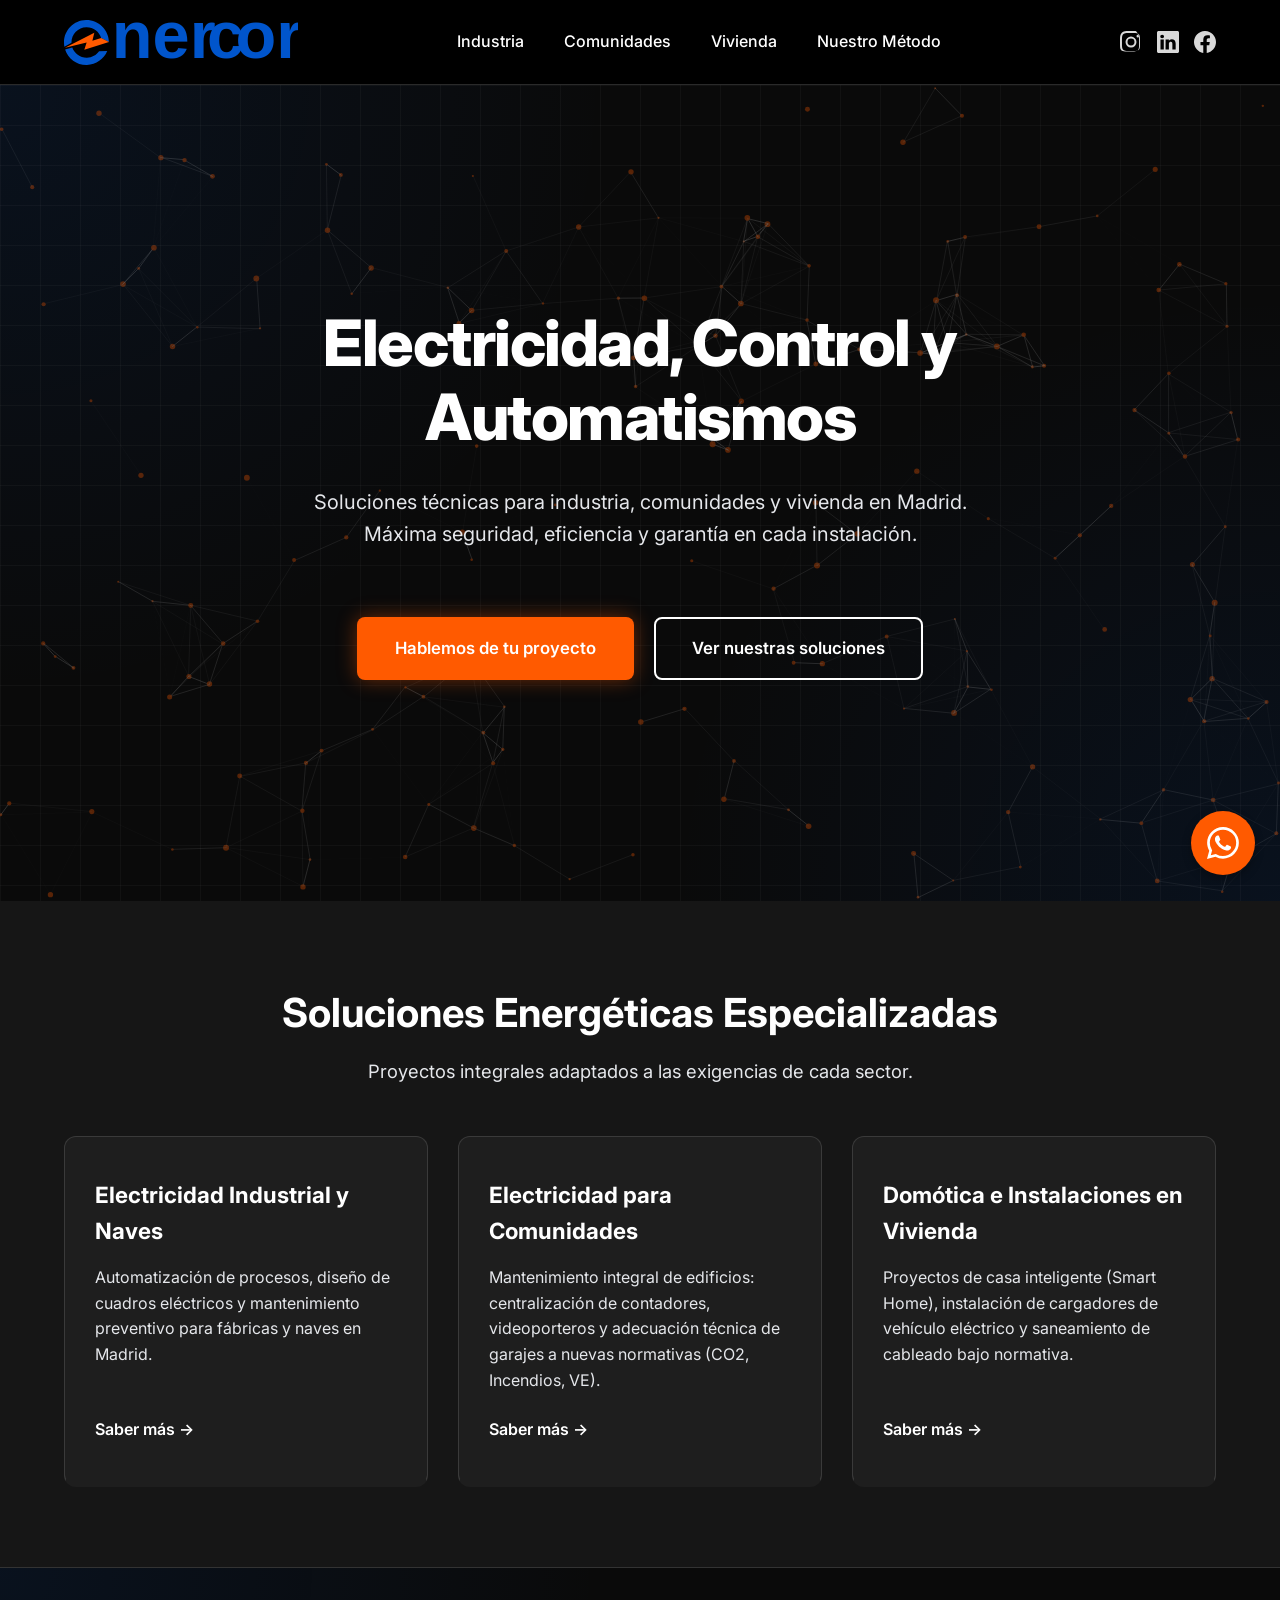
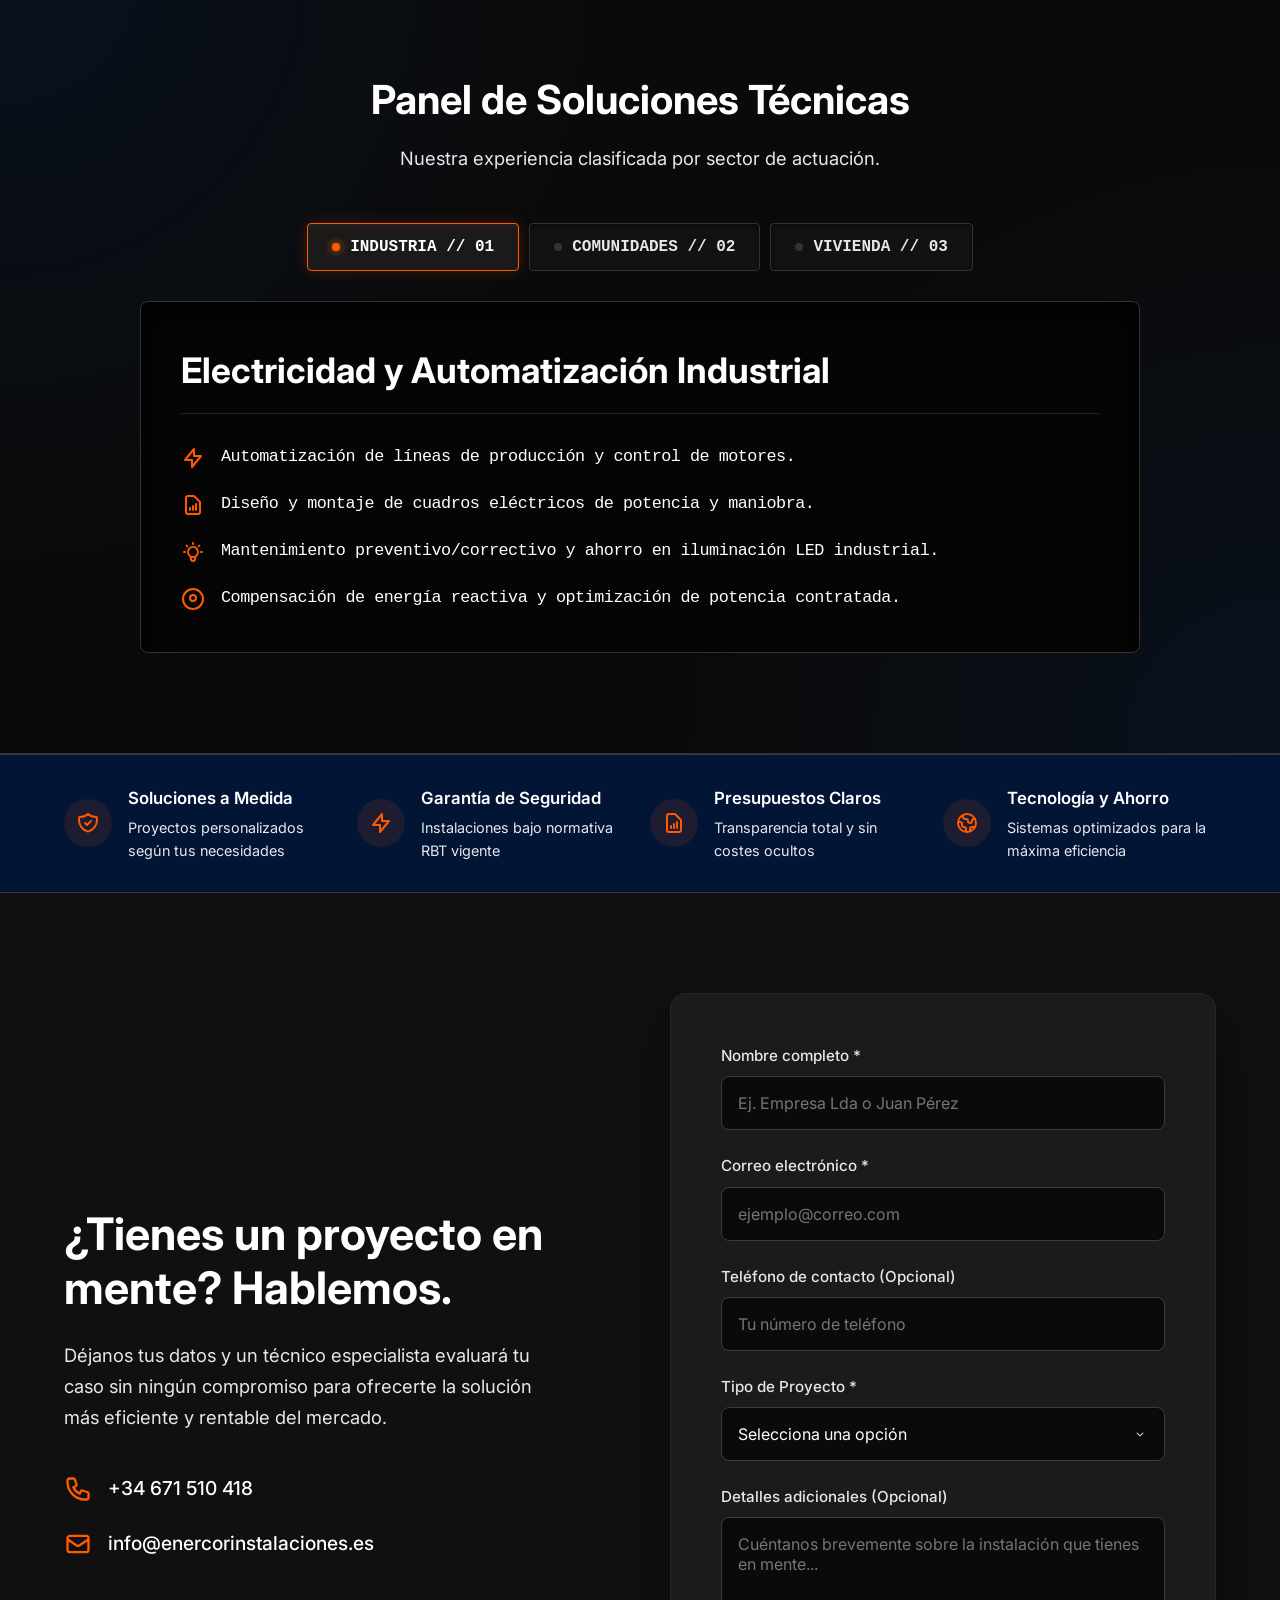
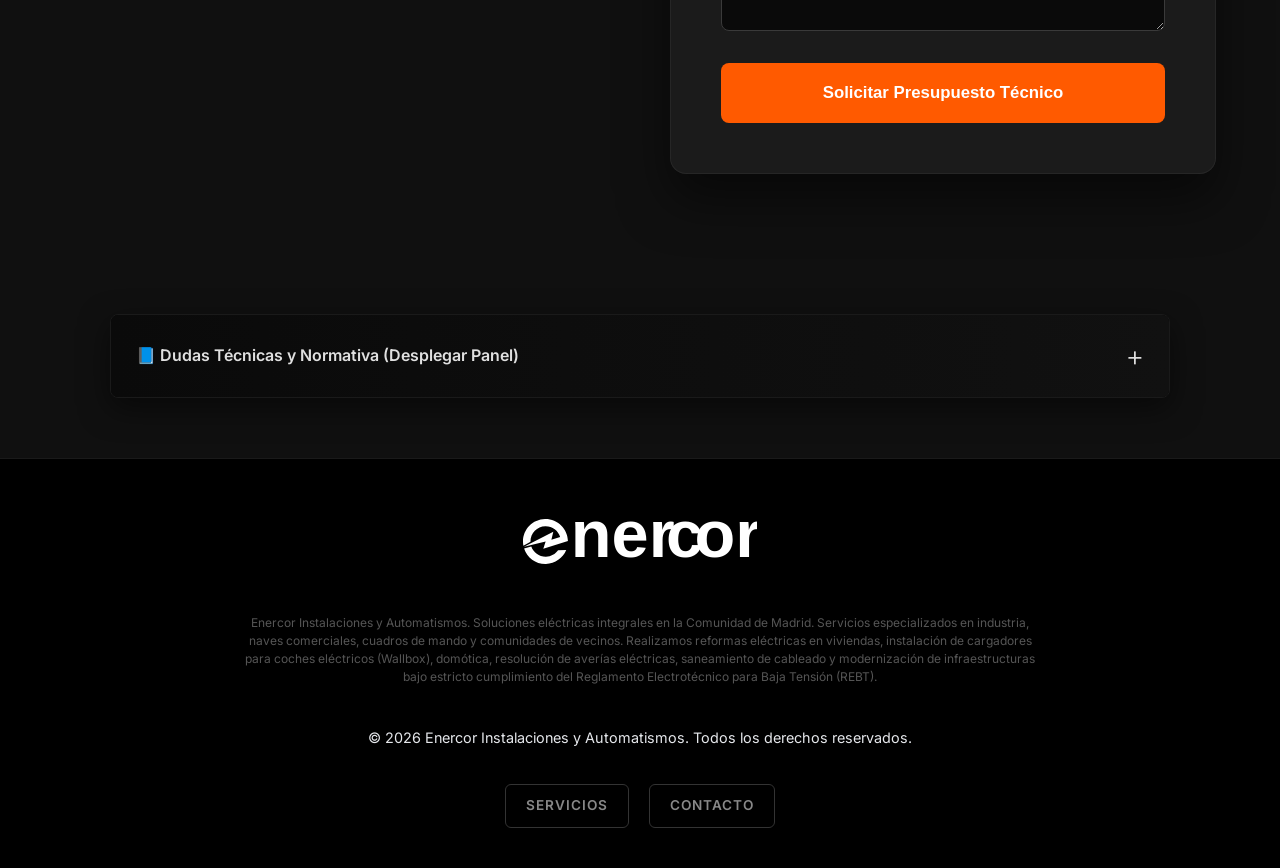
==== commit a3120804: "Mejora de header con redes sociales y corrección de contacto" ====
--- a/index.html
+++ b/index.html
@@ -74,11 +74,28 @@
                 </ul>
             </nav>
 
-            <!-- Acción/Contacto -->
-            <div class="header-action">
-                <a href="#contacto" class="btn btn-primary">Solicitar Estudio</a>
-            </div>
-        </div>
+           <div class="header-socials">
+    <!-- Instagram -->
+    <a href="https://www.instagram.com/enercor.es" target="_blank" rel="noopener noreferrer" class="social-icon">
+        <svg width="22" height="22" fill="currentColor" viewBox="0 0 16 16">
+            <path d="M8 0C5.829 0 5.556.01 4.703.048 3.85.088 3.269.222 2.76.42a3.917 3.917 0 0 0-1.417.923A3.927 3.927 0 0 0 .42 2.76C.222 3.268.087 3.85.048 4.7.01 5.555 0 5.827 0 8.001c0 2.172.01 2.444.048 3.297.04 1.23.313 2.155.875 2.716.561.562 1.486.835 2.716.875.854.038 1.127.047 3.297.047 2.17 0 2.443-.009 3.297-.047 1.23-.04 2.155-.313 2.716-.875.562-.562.835-1.486.875-2.716.038-.854.047-1.127.047-3.297 0-2.17-.009-2.443-.047-3.297-.04-1.23-.313-2.155-.875-2.716a3.914 3.914 0 0 0-.923-1.417 3.911 3.911 0 0 0-1.417-.923c-.51-.198-1.09-.333-1.942-.372C10.445.01 10.172 0 7.999 0h.002zm-.003 1.441c2.137 0 2.391.008 3.232.046.78.035 1.204.166 1.486.275.373.145.64.319.92.599.28.28.453.546.598.92.11.281.24.705.275 1.485.039.844.047 1.097.047 3.231s-.008 2.389-.047 3.232c-.035.78-.166 1.203-.275 1.485a2.47 2.47 0 0 1-.599.919c-.28.28-.546.453-.92.598-.28.11-.704.24-1.485.276-.843.038-1.096.047-3.232.047s-2.39-.009-3.233-.047c-.78-.036-1.203-.166-1.485-.276a2.478 2.478 0 0 1-.92-.598 2.48 2.48 0 0 1-.6-.92c-.109-.281-.24-.705-.275-1.485-.038-.843-.048-1.096-.048-3.232s.009-2.39.048-3.233c.035-.78.166-1.203.276-1.485a2.47 2.47 0 0 1 .598-.919c.28-.28.546-.453.92-.598.282-.11.705-.24 1.485-.276.738-.034 1.024-.044 2.515-.045v.002zm4.988 1.328a.96.96 0 1 0 0 1.92.96.96 0 0 0 0-1.92zm-4.985 1.252a3.983 3.983 0 1 0 0 7.966 3.983 3.983 0 0 0 0-7.966zm0 6.525a2.542 2.542 0 1 1 0-5.084 2.542 2.542 0 0 1 0 5.084z"/>
+        </svg>
+    </a>
+    
+    <!-- LinkedIn -->
+    <a href="https://www.linkedin.com/in/enercor.es" target="_blank" rel="noopener noreferrer" class="social-icon">
+        <svg width="22" height="22" fill="currentColor" viewBox="0 0 16 16">
+            <path d="M0 1.146C0 .513.526 0 1.175 0h13.65C15.474 0 16 .513 16 1.146v13.708c0 .633-.526 1.146-1.175 1.146H1.175C.526 16 0 15.487 0 14.854V1.146zm4.943 12.248V6.169H2.542v7.225h2.401zm-1.2-8.212c.837 0 1.358-.554 1.358-1.248-.015-.709-.52-1.248-1.342-1.248-.822 0-1.359.54-1.359 1.248 0 .694.521 1.248 1.327 1.248h.016zm4.908 8.212V9.359c0-.216.016-.432.08-.586.173-.432.568-.878 1.232-.878.869 0 1.216.662 1.216 1.634v3.865h2.401V9.25c0-2.22-1.184-3.252-2.764-3.252-1.274 0-1.845.7-2.165 1.193v.025h-.016a5.54 5.54 0 0 1 .016-.025V6.169h-2.4c.03.678 0 7.225 0 7.225h2.4z"/>
+        </svg>
+    </a>
+
+    <!-- Facebook -->
+    <a href="https://www.facebook.com/profile.php?id=61572015392705" target="_blank" rel="noopener noreferrer" class="social-icon">
+        <svg width="22" height="22" fill="currentColor" viewBox="0 0 16 16">
+            <path d="M16 8.049c0-4.446-3.582-8.05-8-8.05C3.58 0-.002 3.603-.002 8.05c0 4.017 2.926 7.347 6.75 7.951v-5.625h-2.03V8.05H6.75V6.275c0-2.017 1.195-3.131 3.022-3.131.876 0 1.791.157 1.791.157v1.98h-1.009c-.993 0-1.303.621-1.303 1.258v1.51h2.218l-.354 2.326H9.25V16c3.824-.604 6.75-3.934 6.75-7.951z"/>
+        </svg>
+    </a>
+</div>
     </header>
 
     <!-- Hero Section -->
@@ -339,49 +356,52 @@
         </div>
     </section>
 
-    <!-- Sección de Contacto -->
+<!-- Sección de Contacto -->
     <section id="contacto" class="contact-section hidden">
         <div class="container contact-container">
             <div class="contact-info">
                 <h2>¿Tienes un proyecto en mente? Hablemos.</h2>
-                <p>Déjanos tus datos y un técnico especialista evaluará tu caso sin ningún compromiso explícito para
-                    ofrecerte la solución más eficiente y rentable del mercado.</p>
+                <p>Déjanos tus datos y un técnico especialista evaluará tu caso sin ningún compromiso para ofrecerte la solución más eficiente y rentable del mercado.</p>
 
                 <div class="contact-methods">
                     <div class="method">
                         <svg class="method-icon" fill="none" stroke="currentColor" viewBox="0 0 24 24">
-                            <path stroke-linecap="round" stroke-linejoin="round" stroke-width="2"
-                                d="M3 5a2 2 0 012-2h3.28a1 1 0 01.948.684l1.498 4.493a1 1 0 01-.502 1.21l-2.257 1.13a11.042 11.042 0 005.516 5.516l1.13-2.257a1 1 0 011.21-.502l4.493 1.498a1 1 0 01.684.949V19a2 2 0 01-2 2h-1C9.716 21 3 14.284 3 6V5z">
-                            </path>
+                            <path stroke-linecap="round" stroke-linejoin="round" stroke-width="2" d="M3 5a2 2 0 012-2h3.28a1 1 0 01.948.684l1.498 4.493a1 1 0 01-.502 1.21l-2.257 1.13a11.042 11.042 0 005.516 5.516l1.13-2.257a1 1 0 011.21-.502l4.493 1.498a1 1 0 01.684.949V19a2 2 0 01-2 2h-1C9.716 21 3 14.284 3 6V5z"></path>
                         </svg>
-                        <span>+34 671 510 418</span>
+                        <!-- ENLACE CLICABLE PARA LLAMADAS -->
+                        <a href="tel:+34671510418">+34 671 510 418</a>
                     </div>
                     <div class="method">
                         <svg class="method-icon" fill="none" stroke="currentColor" viewBox="0 0 24 24">
-                            <path stroke-linecap="round" stroke-linejoin="round" stroke-width="2"
-                                d="M3 8l7.89 5.26a2 2 0 002.22 0L21 8M5 19h14a2 2 0 002-2V7a2 2 0 00-2-2H5a2 2 0 00-2 2v10a2 2 0 002 2z">
-                            </path>
+                            <path stroke-linecap="round" stroke-linejoin="round" stroke-width="2" d="M3 8l7.89 5.26a2 2 0 002.22 0L21 8M5 19h14a2 2 0 002-2V7a2 2 0 00-2-2H5a2 2 0 00-2 2v10a2 2 0 002 2z"></path>
                         </svg>
-                        <span>info@enercorinstalaciones.es</span>
+                        <!-- ENLACE CLICABLE PARA CORREOS -->
+                        <a href="mailto:info@enercorinstalaciones.es">info@enercorinstalaciones.es</a>
                     </div>
                 </div>
             </div>
 
             <div class="contact-form-wrapper">
-                <form class="contact-form" action="#" method="POST">
+                <form action="https://formspree.io/f/xlgzbdqb" method="POST" id="contact-form" class="contact-form">
                     <div class="form-group">
-                        <label for="name">Nombre completo</label>
-                        <input type="text" id="name" name="name" placeholder="Ej. Empresa Lda o Juan Pérez" required>
+                        <label for="name">Nombre completo *</label>
+                        <input type="text" id="name" name="nombre" placeholder="Ej. Empresa Lda o Juan Pérez" required>
                     </div>
 
                     <div class="form-group">
-                        <label for="phone">Teléfono de contacto</label>
-                        <input type="tel" id="phone" name="phone" placeholder="Tu número de teléfono" required>
+                        <label for="email">Correo electrónico *</label>
+                        <input type="email" id="email" name="email" placeholder="ejemplo@correo.com" required>
                     </div>
 
                     <div class="form-group">
-                        <label for="project-type">Tipo de Proyecto</label>
-                        <select id="project-type" name="project-type" required>
+                        <label for="phone">Teléfono de contacto (Opcional)</label>
+                        <!-- Le hemos quitado el 'required' al final de esta línea -->
+                        <input type="tel" id="phone" name="telefono" placeholder="Tu número de teléfono">
+                    </div>
+
+                    <div class="form-group">
+                        <label for="project-type">Tipo de Proyecto *</label>
+                        <select id="project-type" name="tipo_proyecto" required>
                             <option value="" disabled selected>Selecciona una opción</option>
                             <option value="industrial">Industrial</option>
                             <option value="comunidades">Comunidades</option>
@@ -392,9 +412,10 @@
 
                     <div class="form-group">
                         <label for="message">Detalles adicionales (Opcional)</label>
-                        <textarea id="message" name="message" rows="4"
-                            placeholder="Cuéntanos brevemente sobre la instalación que tienes en mente..."></textarea>
-                    </div>
+                        <textarea id="message" name="mensaje" rows="4" placeholder="Cuéntanos brevemente sobre la instalación que tienes en mente..."></textarea>
+                    </div>
+
+                    <input type="hidden" name="_subject" value="Nuevo presupuesto desde Enercor Web">
 
                     <button type="submit" class="btn btn-primary btn-block">Solicitar Presupuesto Técnico</button>
                 </form>
@@ -551,13 +572,13 @@
         </div>
     </footer>
 
-    <!-- Botón Whatsapp -->
-    <a href="https://wa.me/34000000000" class="whatsapp-float" target="_blank" rel="noopener noreferrer" aria-label="Contactar por WhatsApp">
-        <svg viewBox="0 0 448 512" fill="currentColor" xmlns="http://www.w3.org/2000/svg">
-            <path d="M380.9 97.1C339 55.1 283.2 32 223.9 32c-122.4 0-222 99.6-222 222 0 39.1 10.2 77.3 29.6 111L0 480l117.7-30.9c32.4 17.7 68.9 27 106.1 27h.1c122.3 0 224.1-99.6 224.1-222 0-59.3-25.2-115-67.1-157zm-157 341.6c-33.2 0-65.7-8.9-94-25.7l-6.7-4-69.8 18.3L72 359.2l-4.4-7c-18.5-29.4-28.2-63.3-28.2-98.2 0-101.7 82.8-184.5 184.6-184.5 49.3 0 95.6 19.2 130.4 54.1 34.8 34.9 56.2 81.2 56.1 130.5 0 101.8-84.9 184.6-186.6 184.6zm101.2-138.2c-5.5-2.8-32.8-16.2-37.9-18-5.1-1.9-8.8-2.8-12.5 2.8-3.7 5.6-14.3 18-17.6 21.8-3.2 3.7-6.5 4.2-12 1.4-32.6-16.3-54-29.1-75.5-66-5.7-9.8 5.7-9.1 16.3-30.3 1.8-3.7.9-6.9-.5-9.7-1.4-2.8-12.5-30.1-17.1-41.2-4.5-10.8-9.1-9.3-12.5-9.5-3.2-.2-6.9-.2-10.6-.2-3.7 0-9.7 1.4-14.8 6.9-5.1 5.6-19.4 19-19.4 46.3 0 27.3 19.9 53.7 22.6 57.4 2.8 3.7 39.1 59.7 94.8 83.8 35.2 15.2 49 16.5 66.6 13.9 10.7-1.6 32.8-13.4 37.4-26.4 4.6-13 4.6-24.1 3.2-26.4-1.3-2.5-5-3.9-10.5-6.6z"/>
-        </svg>
-    </a>
-
+   
+  <!-- Botón Flotante WhatsApp -->
+<a href="https://wa.me/34671510418?text=Hola,%20me%20gustar%C3%ADa%20hacer%20una%20consulta%20sobre%20una%20instalaci%C3%B3n." class="whatsapp-float" target="_blank" rel="noopener noreferrer" style="display: flex; align-items: center; justify-content: center;">
+    <svg xmlns="http://www.w3.org/2000/svg" width="30" height="30" fill="white" viewBox="0 0 16 16">
+        <path d="M13.601 2.326A7.85 7.85 0 0 0 7.994 0C3.627 0 .068 3.558.064 7.926c0 1.399.366 2.76 1.057 3.965L0 16l4.204-1.102a7.9 7.9 0 0 0 3.79.965h.004c4.368 0 7.926-3.558 7.93-7.93A7.9 7.9 0 0 0 13.6 2.326zM7.994 14.521a6.6 6.6 0 0 1-3.356-.92l-.24-.144-2.494.654.666-2.433-.156-.251a6.56 6.56 0 0 1-1.007-3.505c0-3.626 2.957-6.584 6.591-6.584a6.56 6.56 0 0 1 4.66 1.931 6.56 6.56 0 0 1 1.928 4.66c-.004 3.639-2.961 6.592-6.592 6.592m3.615-4.934c-.197-.099-1.17-.578-1.353-.646-.182-.065-.315-.099-.445.099-.133.197-.513.646-.627.775-.114.133-.232.148-.43.05-.197-.1-.836-.308-1.592-.985-.59-.525-.985-1.175-1.103-1.372-.114-.198-.011-.304.088-.403.087-.088.197-.232.296-.346.1-.114.133-.198.198-.33.065-.134.034-.248-.015-.347-.05-.099-.445-1.076-.612-1.47-.16-.389-.323-.335-.445-.34-.114-.007-.247-.007-.38-.007a.73.73 0 0 0-.529.247c-.182.198-.691.677-.691 1.654s.71 1.916.81 2.049c.098.133 1.394 2.132 3.383 2.992.47.205.84.326 1.129.418.475.152.904.129 1.246.08.38-.058 1.171-.48 1.338-.943.164-.464.164-.86.114-.943-.049-.084-.182-.133-.38-.232"/>
+    </svg>
+</a>
     <!-- Archivo JavaScript Principal -->
     <script src="js/main.js"></script>
 </body>
--- a/css/style.css
+++ b/css/style.css
@@ -2,11 +2,9 @@
    1. VARIABLES DE ESTADO Y COLORES CORPORATIVOS
    ========================================= */
 :root {
-    /* Colores Corporativos */
-    --color-primary: #0054CB;
-    /* Azul Eléctrico - Queda como reserva secundaria */
+    /* Cambiamos el azul por un tono oscuro o el mismo naranja para unificar */
+    --color-primary: #FF5A00; /* Ahora el 'Primary' es tu Naranja Enercor */
     --color-accent: #FF5A00;
-    /* Naranja Energético - Único color principal y vibrante */
 
     /* Escala de Grises - Premium Dark Mode */
     --color-bg-global: #101010;
@@ -1061,4 +1059,268 @@
 @keyframes fadeInTab {
     from { opacity: 0; transform: translateY(10px); }
     to { opacity: 1; transform: translateY(0); }
+}
+
+/* =========================================
+   REVISIÓN MÓVIL 2.0 (OPTIMIZACIÓN TOTAL)
+========================================= */
+/* Estilos globales para los enlaces de contacto */
+.method a {
+    color: inherit; /* Hereda el color blanco/gris del diseño */
+    text-decoration: none; /* Quita la raya de abajo */
+    transition: color 0.3s ease;
+}
+.method a:hover {
+    color: #ff6600; /* Se vuelve naranja al pasar el ratón en PC */
+}
+ /* =========================================
+   RESTAURACIÓN Y AJUSTES FINALES MÓVIL
+========================================= */
+
+@media (max-width: 768px) {
+   /* 1. HEADER: Logo a la izquierda y Redes a la derecha */
+    .nav-container {
+        padding: 15px 20px !important;
+        display: flex;
+        flex-direction: row;
+        justify-content: space-between; /* Separa logo y redes a los extremos */
+        align-items: center;
+    }
+
+    /* Ocultamos el botón de la cabecera en móviles */
+    .nav-container .btn, 
+    header .btn {
+        display: none !important;
+    }
+
+    /* Ajustamos las redes sociales para que quepan bien en móvil */
+    .header-socials {
+        display: flex !important; /* Forzamos que se vean */
+        gap: 12px;
+        margin-left: 0;
+    }
+
+    .header-socials svg {
+        width: 18px !important; /* Un pelín más pequeños para no robar protagonismo al logo */
+        height: 18px !important;
+    }
+    /* 2. HERO: Mantenemos tu tamaño de 2.2rem con aire entre botones */
+    .hero h1 {
+        font-size: 2.2rem !important; 
+        line-height: 1.1;
+        margin-bottom: 25px;
+        letter-spacing: -1px;
+    }
+
+    .hero p {
+        font-size: 1rem !important;
+        padding: 0 10px;
+        line-height: 1.4;
+        margin-bottom: 35px;
+    }
+
+    .hero-btns {
+        display: flex;
+        flex-direction: row;
+        justify-content: center;
+        gap: 15px; 
+        flex-wrap: wrap;
+    }
+
+    .header-socials {
+        display: none !important; /* Ocultos en móvil para mantener el minimalismo */
+    }
+
+    .hero-btns .btn {
+        flex: 1;
+        min-width: 145px;
+        padding: 15px 10px;
+        font-size: 0.85rem;
+        margin-bottom: 10px; 
+    }
+
+    /* 3. DASHBOARD: Ajuste de la "pantalla" para que el texto respire */
+    .dashboard-controls {
+        display: flex;
+        flex-direction: row;
+        overflow-x: auto;
+        justify-content: center;
+        gap: 10px;
+        padding: 0 10px 15px 10px;
+    }
+
+    .dash-btn {
+        padding: 10px 15px !important;
+        font-size: 0.75rem !important;
+        white-space: nowrap;
+    }
+
+    .dashboard-screen {
+        padding: 30px 20px !important; 
+        margin: 0 10px;
+        border-radius: 12px;
+    }
+
+    .dash-content h3 {
+        font-size: 1.4rem !important;
+        margin-bottom: 15px;
+    }
+
+    .mono-text {
+        font-size: 0.85rem !important;
+    }
+
+    /* 4. FAQ / CAJÓN SEO: Estilo horizontal del vídeo */
+    .seo-drawer-btn {
+        font-size: 0.85rem !important;
+        padding: 15px !important;
+    }
+
+    .faq-tabs-header {
+        display: flex;
+        flex-direction: row;
+        justify-content: space-around;
+        gap: 5px;
+        border-bottom: 1px solid #1f1f1f;
+        margin-bottom: 20px;
+    }
+
+    .faq-tab-btn {
+        font-size: 0.7rem !important;
+        padding: 10px 5px !important;
+        flex: 1;
+        text-align: center;
+        background: none;
+        border: none;
+    }
+
+    .faq-grid {
+        grid-template-columns: 1fr !important;
+        gap: 15px !important;
+    }
+
+    .faq-card {
+        padding: 20px !important;
+    }
+
+    .faq-card h5 {
+        font-size: 0.9rem !important;
+    }
+
+
+   /* 5. CONTACTO: Centrado perfecto y absoluto */
+    .contact-info {
+        width: 100% !important;
+        margin: 0 auto !important;
+        padding: 0 !important; /* Eliminamos cualquier margen heredado del PC */
+        display: flex;
+        flex-direction: column;
+        align-items: center; /* Fuerza el centrado total de todo el contenedor */
+    }
+
+    .contact-info h2 {
+        font-size: 1.8rem !important;
+        text-align: center !important;
+        margin-bottom: 15px;
+        width: 100%;
+    }
+
+    .contact-info p {
+        text-align: center !important;
+        padding: 0 15px !important; /* Espacio justo a los lados para que no toque la pantalla */
+        line-height: 1.5;
+        margin-bottom: 30px;
+        color: #ddd;
+        max-width: 100%;
+    }
+    .contact-container {
+        flex-direction: column;
+        gap: 30px;
+    }
+
+    .contact-methods {
+        display: flex;
+        flex-direction: column; /* Apilamos el teléfono y el correo */
+        gap: 20px; /* Mucho espacio entre ambos para no pulsar mal */
+        align-items: center;
+        margin-bottom: 20px;
+    }
+
+    .method-icon {
+        width: 32px !important; /* Iconos más grandes */
+        height: 32px !important;
+        color: #ff6600; /* Le damos color naranja al icono para que parezca un botón */
+    }
+
+    .method a {
+        font-size: 1.2rem !important; /* Texto un 20% más grande */
+        font-weight: 500;
+    }
+
+    .contact-form-wrapper {
+        padding: 25px !important;
+    }
+
+    /* 6. FOOTER */
+    .footer-links {
+        flex-direction: column;
+        gap: 12px;
+        align-items: center;
+    }
+
+    .footer-links a {
+        width: 100%;
+        text-align: center;
+        padding: 8px;
+    }
+}
+
+@media (max-width: 768px) {
+    .whatsapp-float {
+        bottom: 20px;
+        right: 20px;
+        width: 50px;
+        height: 50px;
+    }
+}
+/* Estilos para los iconos de redes sociales en el header */
+.header-socials {
+    display: flex;
+    gap: 20px;
+    align-items: center;
+    margin-left: 20px;
+}
+
+.social-icon {
+    color: #ffffff; /* Color blanco por defecto */
+    transition: all 0.3s ease;
+    opacity: 0.8;
+}
+
+.social-icon:hover {
+    color: #ff6600; /* Se vuelven naranjas al pasar el ratón */
+    transform: translateY(-2px); /* Pequeña animación de subida */
+    opacity: 1;
+}
+
+/* Estilos para los iconos de redes sociales en el header */
+.header-socials {
+    display: flex;
+    gap: 15px;
+    align-items: center;
+    margin-left: 20px;
+}
+
+.social-icon {
+    color: #ffffff; 
+    transition: all 0.3s ease;
+    opacity: 0.85;
+    display: flex;
+    align-items: center;
+}
+
+.social-icon:hover {
+    color: #ff6600; 
+    transform: translateY(-2px); 
+    opacity: 1;
 }
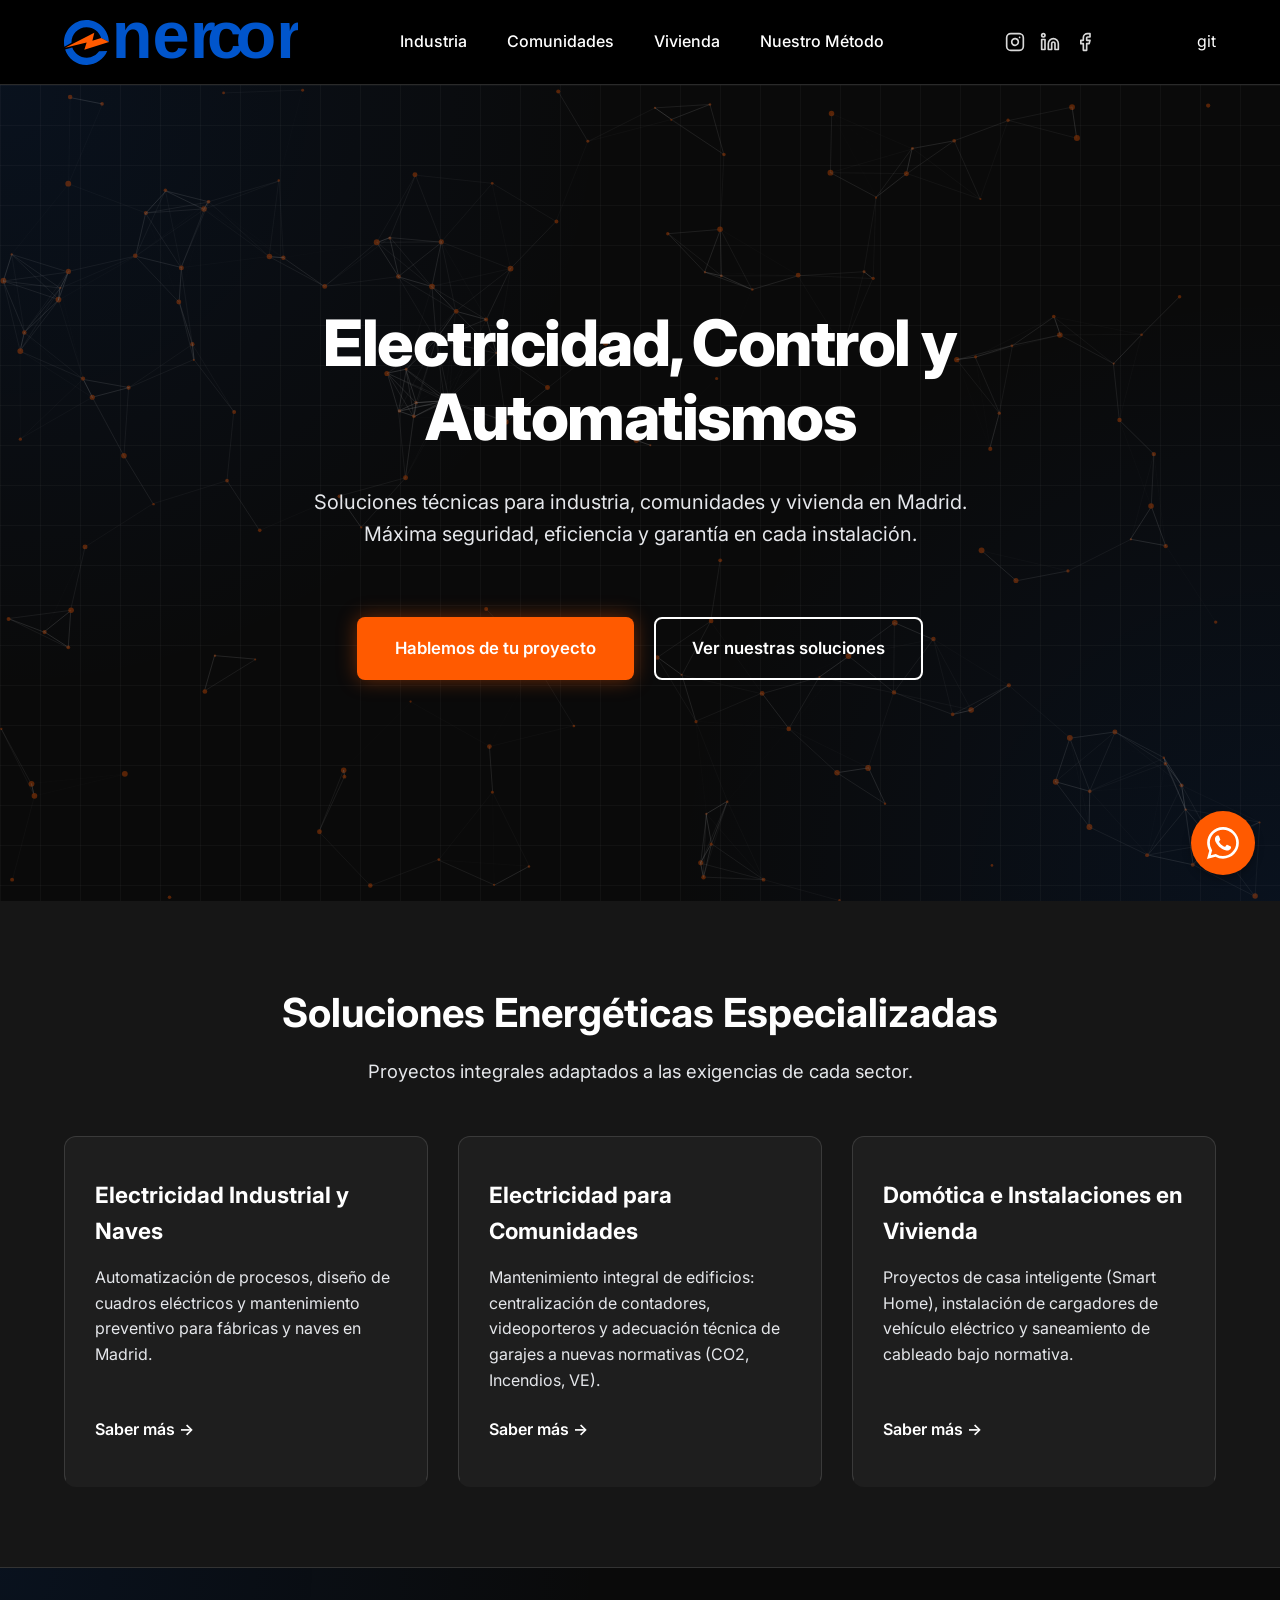
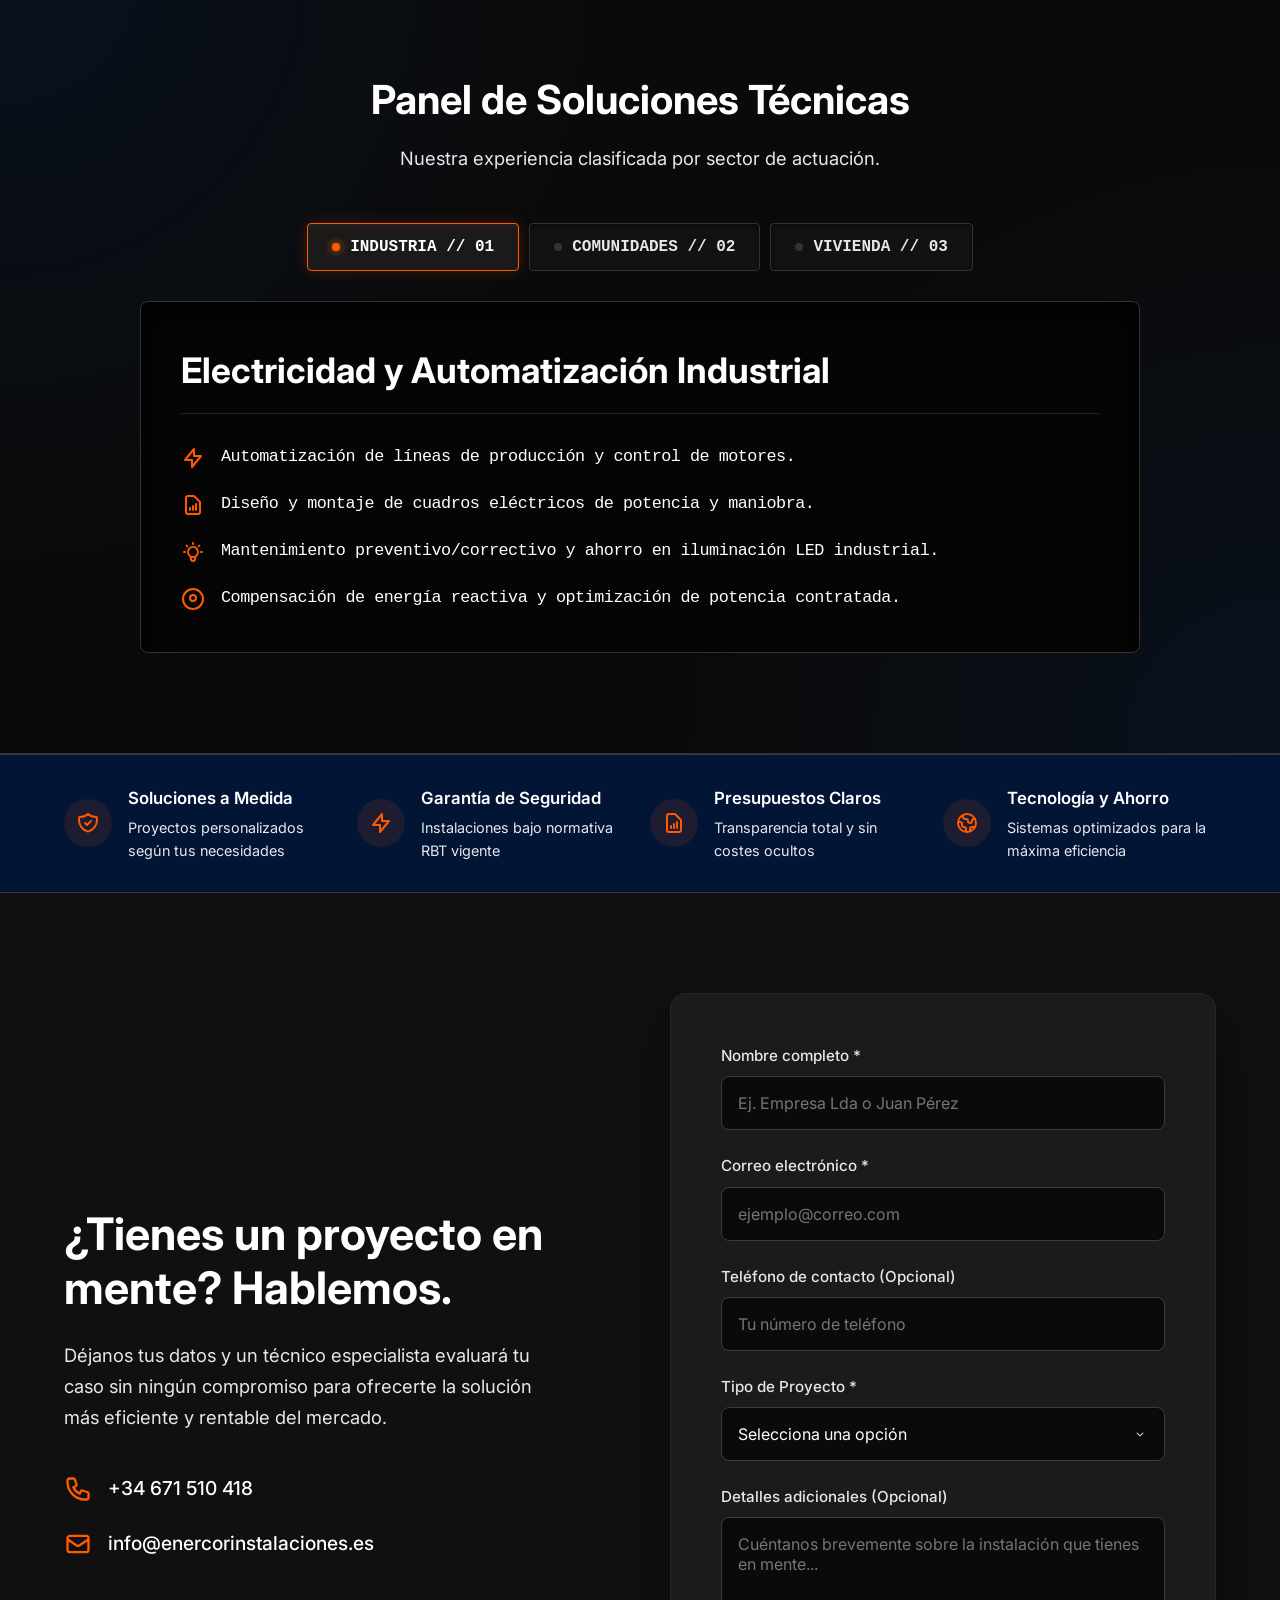
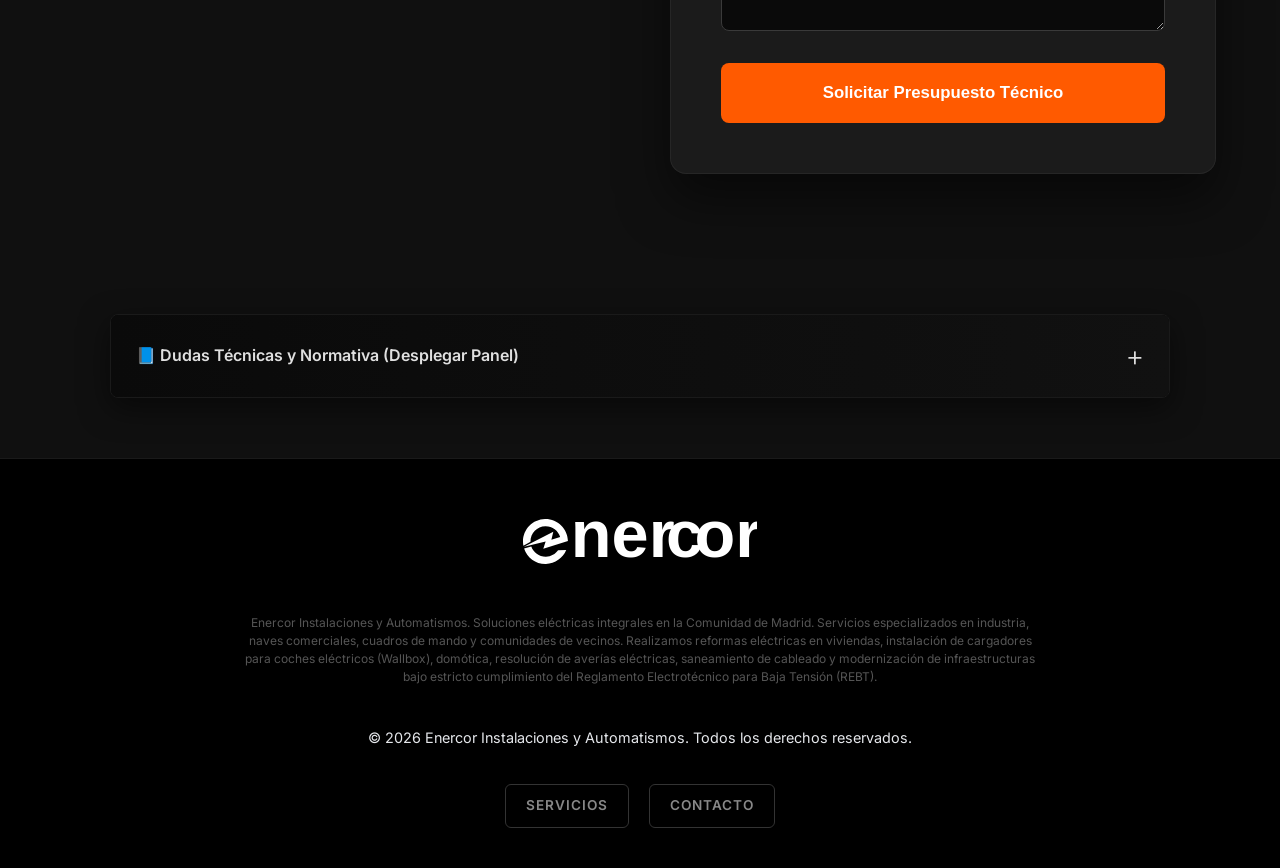
==== commit 0a196568: "mejora de header con redes sociales y correcion de contacto" ====
--- a/index.html
+++ b/index.html
@@ -77,25 +77,19 @@
            <div class="header-socials">
     <!-- Instagram -->
     <a href="https://www.instagram.com/enercor.es" target="_blank" rel="noopener noreferrer" class="social-icon">
-        <svg width="22" height="22" fill="currentColor" viewBox="0 0 16 16">
-            <path d="M8 0C5.829 0 5.556.01 4.703.048 3.85.088 3.269.222 2.76.42a3.917 3.917 0 0 0-1.417.923A3.927 3.927 0 0 0 .42 2.76C.222 3.268.087 3.85.048 4.7.01 5.555 0 5.827 0 8.001c0 2.172.01 2.444.048 3.297.04 1.23.313 2.155.875 2.716.561.562 1.486.835 2.716.875.854.038 1.127.047 3.297.047 2.17 0 2.443-.009 3.297-.047 1.23-.04 2.155-.313 2.716-.875.562-.562.835-1.486.875-2.716.038-.854.047-1.127.047-3.297 0-2.17-.009-2.443-.047-3.297-.04-1.23-.313-2.155-.875-2.716a3.914 3.914 0 0 0-.923-1.417 3.911 3.911 0 0 0-1.417-.923c-.51-.198-1.09-.333-1.942-.372C10.445.01 10.172 0 7.999 0h.002zm-.003 1.441c2.137 0 2.391.008 3.232.046.78.035 1.204.166 1.486.275.373.145.64.319.92.599.28.28.453.546.598.92.11.281.24.705.275 1.485.039.844.047 1.097.047 3.231s-.008 2.389-.047 3.232c-.035.78-.166 1.203-.275 1.485a2.47 2.47 0 0 1-.599.919c-.28.28-.546.453-.92.598-.28.11-.704.24-1.485.276-.843.038-1.096.047-3.232.047s-2.39-.009-3.233-.047c-.78-.036-1.203-.166-1.485-.276a2.478 2.478 0 0 1-.92-.598 2.48 2.48 0 0 1-.6-.92c-.109-.281-.24-.705-.275-1.485-.038-.843-.048-1.096-.048-3.232s.009-2.39.048-3.233c.035-.78.166-1.203.276-1.485a2.47 2.47 0 0 1 .598-.919c.28-.28.546-.453.92-.598.282-.11.705-.24 1.485-.276.738-.034 1.024-.044 2.515-.045v.002zm4.988 1.328a.96.96 0 1 0 0 1.92.96.96 0 0 0 0-1.92zm-4.985 1.252a3.983 3.983 0 1 0 0 7.966 3.983 3.983 0 0 0 0-7.966zm0 6.525a2.542 2.542 0 1 1 0-5.084 2.542 2.542 0 0 1 0 5.084z"/>
-        </svg>
+        <svg width="20" height="20" viewBox="0 0 24 24" fill="none" stroke="currentColor" stroke-width="2" stroke-linecap="round" stroke-linejoin="round"><rect x="2" y="2" width="20" height="20" rx="5" ry="5"></rect><path d="M16 11.37A4 4 0 1 1 12.63 8 4 4 0 0 1 16 11.37z"></path><line x1="17.5" y1="6.5" x2="17.51" y2="6.5"></line></svg>
     </a>
     
     <!-- LinkedIn -->
     <a href="https://www.linkedin.com/in/enercor.es" target="_blank" rel="noopener noreferrer" class="social-icon">
-        <svg width="22" height="22" fill="currentColor" viewBox="0 0 16 16">
-            <path d="M0 1.146C0 .513.526 0 1.175 0h13.65C15.474 0 16 .513 16 1.146v13.708c0 .633-.526 1.146-1.175 1.146H1.175C.526 16 0 15.487 0 14.854V1.146zm4.943 12.248V6.169H2.542v7.225h2.401zm-1.2-8.212c.837 0 1.358-.554 1.358-1.248-.015-.709-.52-1.248-1.342-1.248-.822 0-1.359.54-1.359 1.248 0 .694.521 1.248 1.327 1.248h.016zm4.908 8.212V9.359c0-.216.016-.432.08-.586.173-.432.568-.878 1.232-.878.869 0 1.216.662 1.216 1.634v3.865h2.401V9.25c0-2.22-1.184-3.252-2.764-3.252-1.274 0-1.845.7-2.165 1.193v.025h-.016a5.54 5.54 0 0 1 .016-.025V6.169h-2.4c.03.678 0 7.225 0 7.225h2.4z"/>
-        </svg>
+        <svg width="20" height="20" viewBox="0 0 24 24" fill="none" stroke="currentColor" stroke-width="2" stroke-linecap="round" stroke-linejoin="round"><path d="M16 8a6 6 0 0 1 6 6v7h-4v-7a2 2 0 0 0-2-2 2 2 0 0 0-2 2v7h-4v-7a6 6 0 0 1 6-6z"></path><rect x="2" y="9" width="4" height="12"></rect><circle cx="4" cy="4" r="2"></circle></svg>
     </a>
 
     <!-- Facebook -->
     <a href="https://www.facebook.com/profile.php?id=61572015392705" target="_blank" rel="noopener noreferrer" class="social-icon">
-        <svg width="22" height="22" fill="currentColor" viewBox="0 0 16 16">
-            <path d="M16 8.049c0-4.446-3.582-8.05-8-8.05C3.58 0-.002 3.603-.002 8.05c0 4.017 2.926 7.347 6.75 7.951v-5.625h-2.03V8.05H6.75V6.275c0-2.017 1.195-3.131 3.022-3.131.876 0 1.791.157 1.791.157v1.98h-1.009c-.993 0-1.303.621-1.303 1.258v1.51h2.218l-.354 2.326H9.25V16c3.824-.604 6.75-3.934 6.75-7.951z"/>
-        </svg>
+        <svg width="20" height="20" viewBox="0 0 24 24" fill="none" stroke="currentColor" stroke-width="2" stroke-linecap="round" stroke-linejoin="round"><path d="M18 2h-3a5 5 0 0 0-5 5v3H7v4h3v8h4v-8h3l1-4h-4V7a1 1 0 0 1 1-1h3z"></path></svg>
     </a>
-</div>
+</div>git 
     </header>
 
     <!-- Hero Section -->
--- a/css/style.css
+++ b/css/style.css
@@ -1078,32 +1078,40 @@
 ========================================= */
 
 @media (max-width: 768px) {
-   /* 1. HEADER: Logo a la izquierda y Redes a la derecha */
+  @media (max-width: 768px) {
+    /* 1. HEADER: Logo izquierda, Redes derecha */
     .nav-container {
         padding: 15px 20px !important;
-        display: flex;
-        flex-direction: row;
-        justify-content: space-between; /* Separa logo y redes a los extremos */
-        align-items: center;
-    }
-
-    /* Ocultamos el botón de la cabecera en móviles */
-    .nav-container .btn, 
-    header .btn {
-        display: none !important;
-    }
-
-    /* Ajustamos las redes sociales para que quepan bien en móvil */
+        display: flex !important; /* Asegura que sea flex */
+        flex-direction: row !important;
+        justify-content: space-between !important; /* Esto separa los elementos */
+        align-items: center !important;
+    }
+
     .header-socials {
-        display: flex !important; /* Forzamos que se vean */
+        display: flex !important; /* ¡Esto hará que salgan en móvil! */
         gap: 12px;
-        margin-left: 0;
-    }
-
-    .header-socials svg {
-        width: 18px !important; /* Un pelín más pequeños para no robar protagonismo al logo */
-        height: 18px !important;
-    }
+    }
+
+    .header-socials .social-icon svg {
+        width: 18px;
+        height: 18px;
+    }
+
+    /* Ocultar botón si aún existe */
+    .nav-container .btn { display: none !important; }
+}
+
+/* Estilo para que los iconos se vean bien en PC */
+.social-icon {
+    display: flex;
+    align-items: center;
+    color: white;
+    transition: 0.3s;
+}
+.social-icon:hover {
+    color: #ff6600;
+}
     /* 2. HERO: Mantenemos tu tamaño de 2.2rem con aire entre botones */
     .hero h1 {
         font-size: 2.2rem !important; 
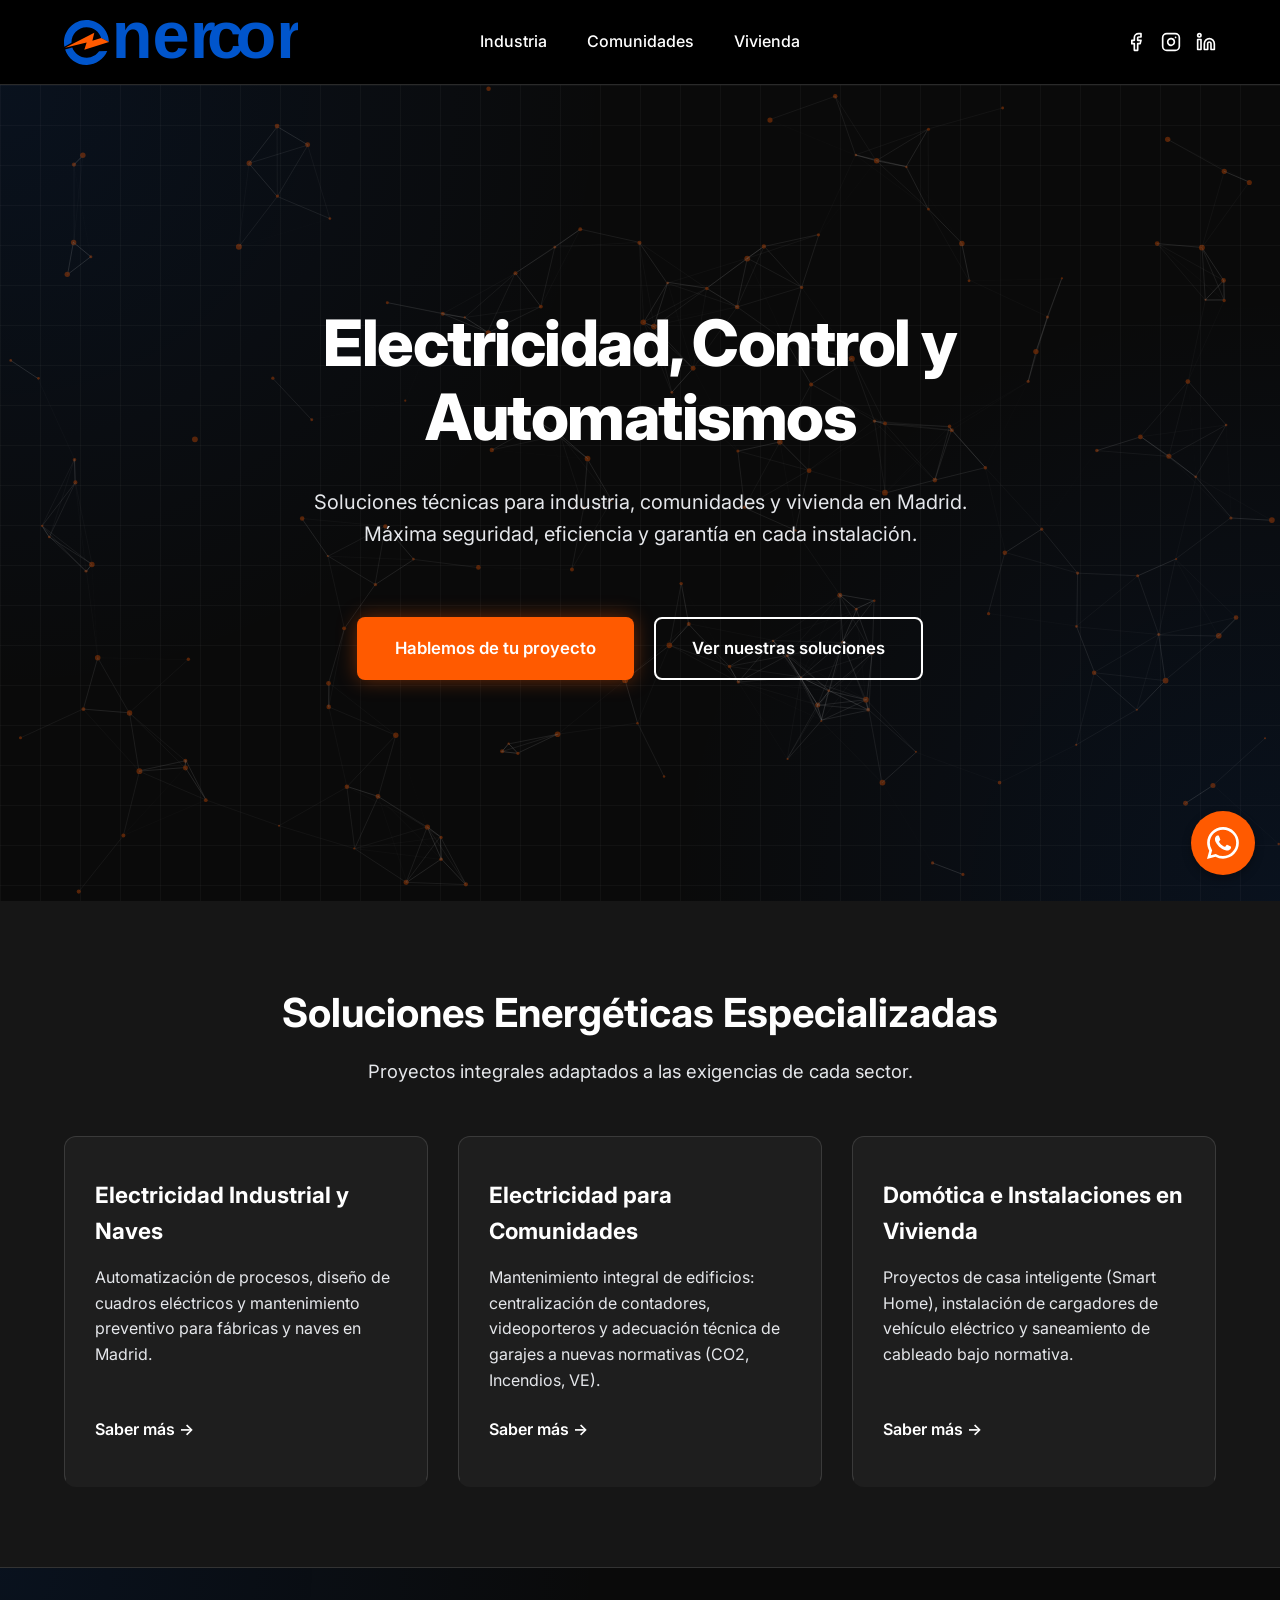
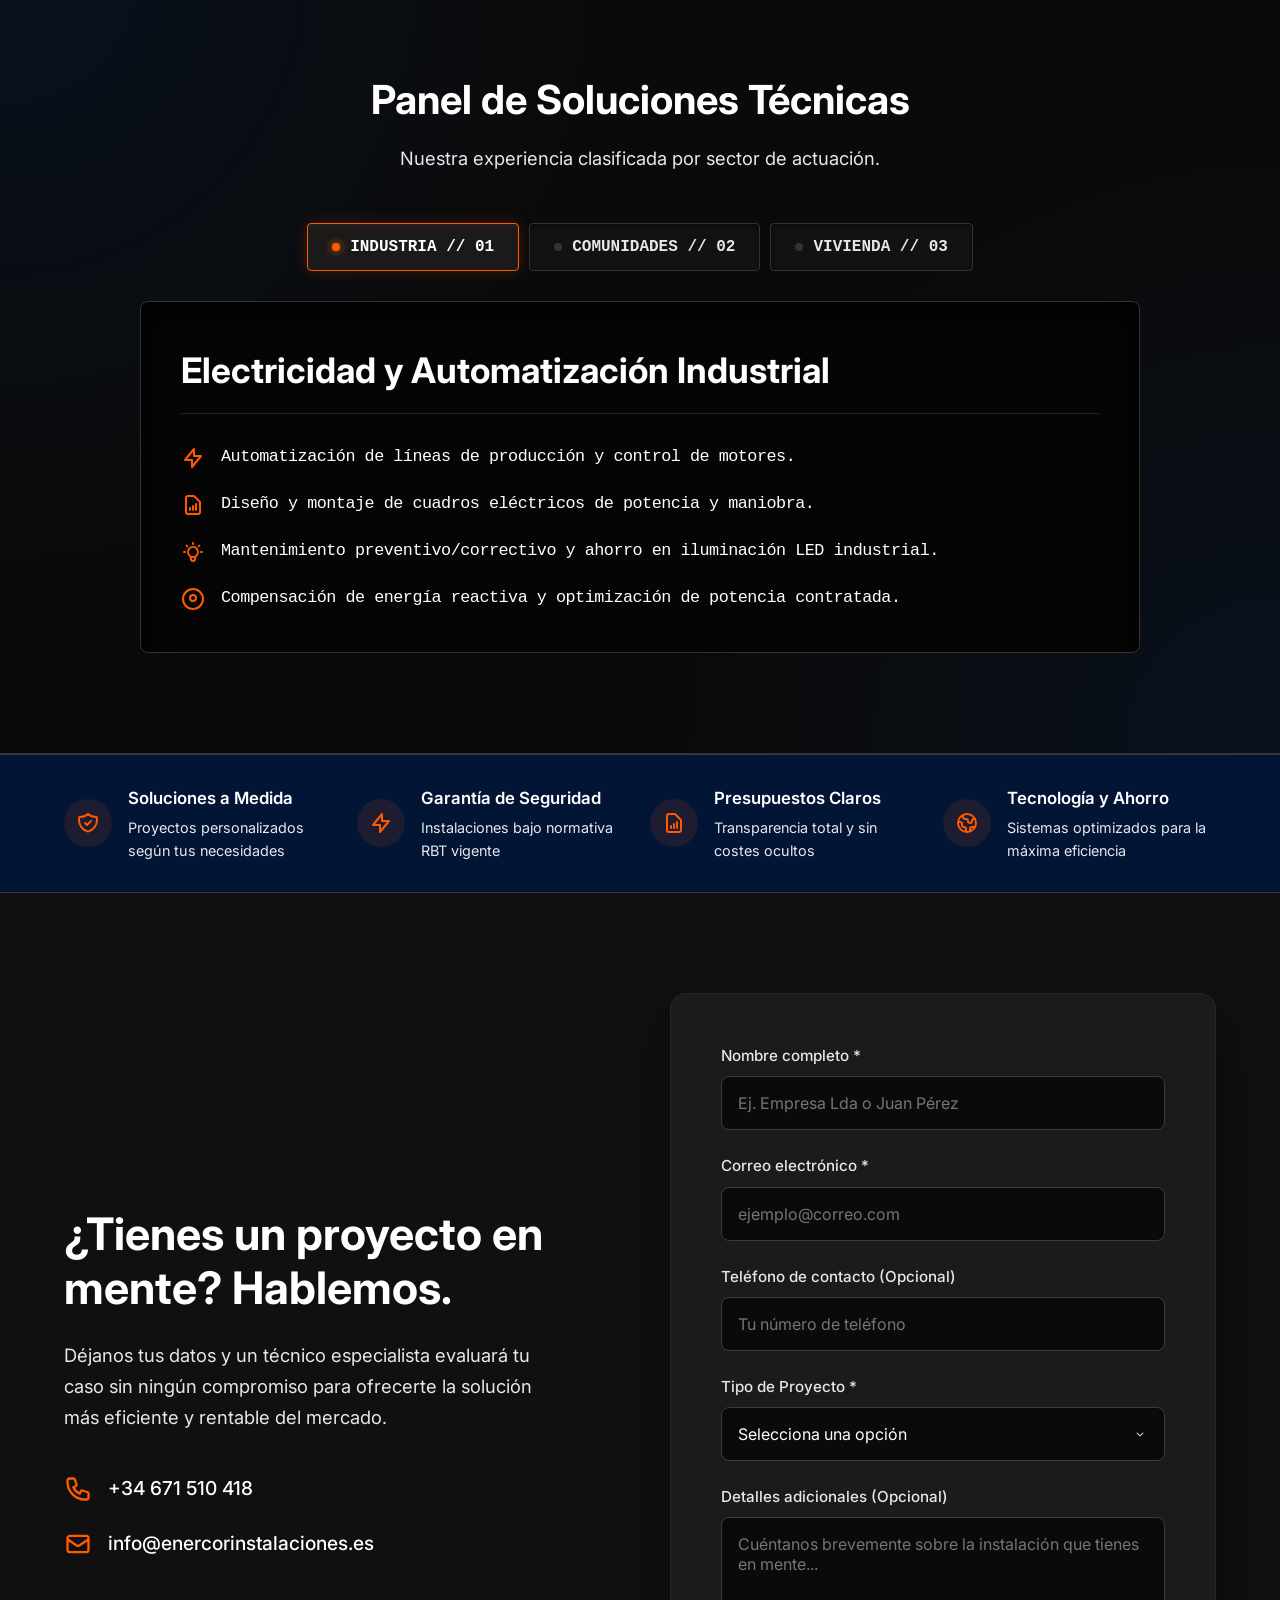
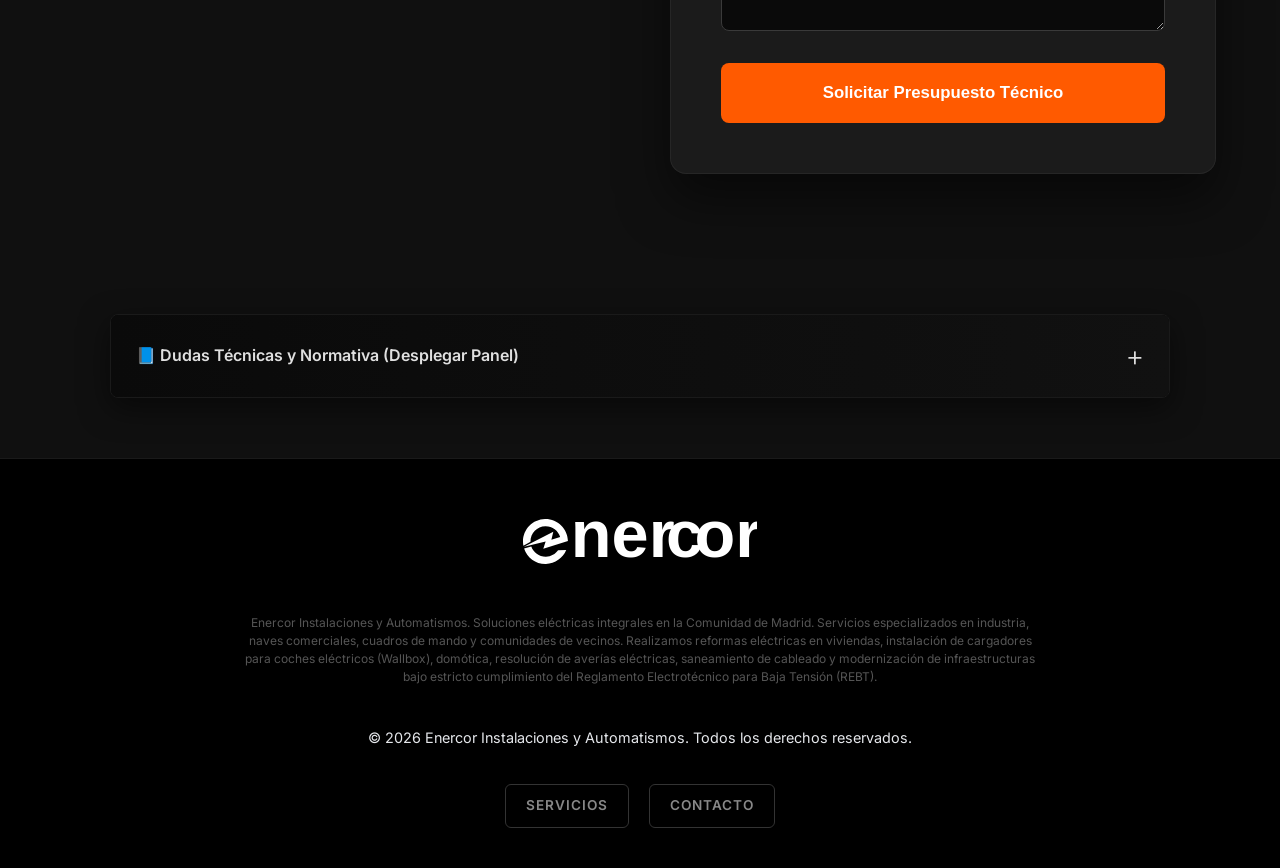
==== commit eaa1eddb: "Limpieza final: Menú centrado con Grid y eliminación de sección Método" ====
--- a/index.html
+++ b/index.html
@@ -70,26 +70,25 @@
                     <li><a href="#dashboard-soluciones" data-tab="tab-comunidades" class="dash-link">Comunidades</a>
                     </li>
                     <li><a href="#dashboard-soluciones" data-tab="tab-vivienda" class="dash-link">Vivienda</a></li>
-                    <li><a href="#metodo">Nuestro Método</a></li>
                 </ul>
             </nav>
 
            <div class="header-socials">
-    <!-- Instagram -->
+    <!-- 1. Facebook -->
+    <a href="https://www.facebook.com/profile.php?id=61572015392705" target="_blank" rel="noopener noreferrer" class="social-icon">
+        <svg width="20" height="20" viewBox="0 0 24 24" fill="none" stroke="currentColor" stroke-width="2" stroke-linecap="round" stroke-linejoin="round"><path d="M18 2h-3a5 5 0 0 0-5 5v3H7v4h3v8h4v-8h3l1-4h-4V7a1 1 0 0 1 1-1h3z"></path></svg>
+    </a>
+
+    <!-- 2. Instagram -->
     <a href="https://www.instagram.com/enercor.es" target="_blank" rel="noopener noreferrer" class="social-icon">
         <svg width="20" height="20" viewBox="0 0 24 24" fill="none" stroke="currentColor" stroke-width="2" stroke-linecap="round" stroke-linejoin="round"><rect x="2" y="2" width="20" height="20" rx="5" ry="5"></rect><path d="M16 11.37A4 4 0 1 1 12.63 8 4 4 0 0 1 16 11.37z"></path><line x1="17.5" y1="6.5" x2="17.51" y2="6.5"></line></svg>
     </a>
     
-    <!-- LinkedIn -->
+    <!-- 3. LinkedIn -->
     <a href="https://www.linkedin.com/in/enercor.es" target="_blank" rel="noopener noreferrer" class="social-icon">
         <svg width="20" height="20" viewBox="0 0 24 24" fill="none" stroke="currentColor" stroke-width="2" stroke-linecap="round" stroke-linejoin="round"><path d="M16 8a6 6 0 0 1 6 6v7h-4v-7a2 2 0 0 0-2-2 2 2 0 0 0-2 2v7h-4v-7a6 6 0 0 1 6-6z"></path><rect x="2" y="9" width="4" height="12"></rect><circle cx="4" cy="4" r="2"></circle></svg>
     </a>
-
-    <!-- Facebook -->
-    <a href="https://www.facebook.com/profile.php?id=61572015392705" target="_blank" rel="noopener noreferrer" class="social-icon">
-        <svg width="20" height="20" viewBox="0 0 24 24" fill="none" stroke="currentColor" stroke-width="2" stroke-linecap="round" stroke-linejoin="round"><path d="M18 2h-3a5 5 0 0 0-5 5v3H7v4h3v8h4v-8h3l1-4h-4V7a1 1 0 0 1 1-1h3z"></path></svg>
-    </a>
-</div>git 
+</div>
     </header>
 
     <!-- Hero Section -->
--- a/css/style.css
+++ b/css/style.css
@@ -2,32 +2,16 @@
    1. VARIABLES DE ESTADO Y COLORES CORPORATIVOS
    ========================================= */
 :root {
-    /* Cambiamos el azul por un tono oscuro o el mismo naranja para unificar */
-    --color-primary: #FF5A00; /* Ahora el 'Primary' es tu Naranja Enercor */
+    --color-primary: #FF5A00; 
     --color-accent: #FF5A00;
-
-    /* Escala de Grises - Premium Dark Mode */
     --color-bg-global: #101010;
-    /* Fondo general más elegante que el #1212 */
     --color-bg-header: #000000;
-    /* Negro elegante base para Cabecera sólida */
     --color-bg-section: #161616;
-    /* Gris oscuro profundo para capas alternativas */
     --color-bg-card: #1E1E1E;
-    /* Gris carbón ligero para tarjetas */
-
     --color-border: #3A3A3A;
-    /* Bordes sutiles */
-
     --color-text-main: #FFFFFF;
-    /* Textos principales */
     --color-text-muted: #E5E7EB;
-    /* Textos secundarios */
-
     --color-footer: #000000;
-    /* Fondo negro puro para Footer */
-
-    /* Efectos / Transiciones */
     --transition-fast: 0.3s ease;
 }
 
@@ -62,7 +46,6 @@
     list-style: none;
 }
 
-/* Contenedor central - límite estructural */
 .container {
     width: 100%;
     max-width: 1200px;
@@ -79,42 +62,79 @@
     top: 0;
     z-index: 1000;
     border-bottom: 1px solid #2A2A2A;
-    /* Borde inferior oscuro muy fino para separar */
 }
 
 .header-container {
-    display: flex;
-    justify-content: space-between;
+    display: grid; /* Usamos Grid para forzar un centrado matemático perfecto */
+    grid-template-columns: 1fr auto 1fr; /* Columna izquierda y derecha exactamente idénticas */
     align-items: center;
     height: 84px;
 }
 
-/* Logos y Tamaños */
+/* Forzamos al logo a pegarse a la izquierda */
+.header-container > :first-child {
+    justify-self: start;
+}
+
+/* Forzamos a las redes sociales a pegarse a la derecha */
+.header-container > :last-child {
+    justify-self: end;
+}
+
 .logo-img {
     height: 45px;
     width: auto;
     display: block;
 }
 
-/* Enlaces de Navegación */
+/* El menú queda encajado exactamente en el medio de la pantalla */
+.main-nav {
+    justify-self: center; 
+}
+
 .main-nav .nav-links {
     display: flex;
     gap: 40px;
+    align-items: center;
+}
+
+/* Ajuste específico para portátiles pequeños / tablets grandes */
+@media (max-width: 1024px) {
+    .main-nav .nav-links {
+        gap: 20px; 
+    }
 }
 
 .main-nav a {
     font-weight: 500;
     color: #FFFFFF;
-    /* Blanco para cabecera oscura */
     font-size: 1rem;
     transition: color var(--transition-fast);
+    white-space: nowrap; 
 }
 
 .main-nav a:hover {
     color: var(--color-accent);
-    /* Naranja Energético en hover */
-}
-
+}
+
+/* Redes Sociales en Header (PC) */
+.header-socials {
+    display: flex;
+    gap: 15px;
+    align-items: center;
+}
+
+.social-icon {
+    display: flex;
+    align-items: center;
+    color: #ffffff; 
+    transition: all 0.3s ease;
+}
+
+.social-icon:hover {
+    color: var(--color-accent); 
+    transform: translateY(-2px); 
+}
 /* =========================================
    4. BOTONES / LLAMADA A LA ACCIÓN
    ========================================= */
@@ -123,7 +143,6 @@
     align-items: center;
     justify-content: center;
     padding: 16px 36px;
-    /* Más espacio interno para el estándar robusto */
     border-radius: 8px;
     font-weight: 600;
     font-size: 1.05rem;
@@ -133,22 +152,17 @@
     border: 2px solid transparent;
 }
 
-/* Botón Destacado (Primary / Contacto) */
 .btn-primary {
     background-color: var(--color-accent);
-    /* Naranja Energético */
     color: #FFFFFF;
-    /* Texto forzado a blanco */
 }
 
 .btn-primary:hover {
     background-color: #E04D00;
     transform: translateY(-2px);
     box-shadow: 0 6px 16px rgba(255, 90, 0, 0.15);
-    /* Relejo ligero naranja */
-}
-
-/* Botón Secundario (Transparente) */
+}
+
 .btn-secondary {
     background-color: transparent;
     border-color: var(--color-text-main);
@@ -158,6 +172,11 @@
 .btn-secondary:hover {
     background-color: rgba(255, 255, 255, 0.05);
     transform: translateY(-2px);
+}
+
+.btn-glow {
+    min-width: 260px;
+    box-shadow: 0 0 20px rgba(255, 90, 0, 0.4);
 }
 
 /* =========================================
@@ -165,7 +184,6 @@
    ========================================= */
 .hero {
     background-color: #0A0A0A;
-    /* Gradiente radial profundo en esquinas/bordes, centro negro/carbón */
     background-image: radial-gradient(circle at top left, rgba(0, 84, 203, 0.1) 0%, rgba(10, 10, 10, 0) 40%),
         radial-gradient(circle at bottom right, rgba(0, 84, 203, 0.1) 0%, rgba(10, 10, 10, 0) 40%);
     color: var(--color-text-main);
@@ -180,7 +198,6 @@
     overflow: hidden;
 }
 
-/* Canvas Dinámico */
 #hero-canvas {
     position: absolute;
     top: 0;
@@ -190,10 +207,8 @@
     z-index: 0;
     opacity: 0.4;
     pointer-events: auto;
-    /* Para capturar ratón */
-}
-
-/* Textura técnica sutil estilo grid-lineal opaco */
+}
+
 .hero::after {
     content: '';
     position: absolute;
@@ -216,12 +231,10 @@
     gap: 32px;
     position: relative;
     z-index: 2;
-    /* Texto flota sobre el canvas */
 }
 
 .hero h1 {
     font-size: 4rem;
-    /* Más grande al ser corto */
     font-weight: 800;
     line-height: 1.15;
     letter-spacing: -1.5px;
@@ -234,22 +247,15 @@
     color: var(--color-text-muted);
     line-height: 1.6;
     margin: 0;
-    max-width: 800px; /* <--- Aumentado para que no se apelmace */
+    max-width: 800px;
 }
 
 .hero-buttons {
     display: flex;
     gap: 20px;
-    margin-top: 35px; /* <--- Aumentado para separarlo del párrafo */
+    margin-top: 35px;
     flex-wrap: wrap;
     justify-content: center;
-}
-
-/* Efecto glow brillante para el botón */
-.btn-glow {
-    min-width: 260px;
-    /* Más ancho */
-    box-shadow: 0 0 20px rgba(255, 90, 0, 0.4);
 }
 
 /* =========================================
@@ -257,7 +263,6 @@
    ========================================= */
 .services-section {
     background-color: var(--color-bg-section);
-    /* Gris oscuro #1A1A1A */
     padding: 80px 0;
 }
 
@@ -288,13 +293,10 @@
 
 .service-card {
     background-color: var(--color-bg-card);
-    /* Gris carbón #2A2A2A */
     border-radius: 12px;
     padding: 40px 30px;
     border: 1px solid var(--color-border);
-    /* Borde sutil */
     border-bottom: 4px solid transparent;
-    /* Evita redimensionamientos en hover */
     transition: all var(--transition-fast);
     display: flex;
     flex-direction: column;
@@ -303,7 +305,6 @@
 .service-card h3 {
     font-size: 1.4rem;
     color: var(--color-text-main);
-    /* H3 blancos */
     margin-bottom: 16px;
 }
 
@@ -324,26 +325,22 @@
     margin-top: auto;
 }
 
-/* Efecto Elegante "Hover" oscuro */
 .service-card:hover {
     transform: translateY(-5px);
     border-color: var(--color-border);
     border-bottom: 4px solid var(--color-accent);
-    /* Acento inferior naranja */
     box-shadow: 0 10px 30px rgba(0, 0, 0, 0.4);
-    /* Reflejo muy oscuro hacia afuera */
 }
 
 .service-card:hover .service-link {
     color: var(--color-accent);
-    /* Mantiene link naranja */
 }
 
 /* =========================================
    6.5 DASHBOARD DE SOLUCIONES
    ========================================= */
 .dashboard-section {
-    padding: 100px 0; /* 100px arriba y 100px abajo para una simetría total */
+    padding: 100px 0;
     background-color: #0A0A0A;
     border-top: 1px solid #333;
     border-bottom: 1px solid #333;
@@ -353,7 +350,7 @@
 
 .dashboard-wrapper {
     max-width: 1000px;
-    margin: 40px auto 0 auto; /* 40px arriba para separar de los títulos, 0 abajo */
+    margin: 40px auto 0 auto;
     display: flex;
     flex-direction: column;
     gap: 30px;
@@ -372,7 +369,6 @@
     color: var(--color-text-muted);
     padding: 14px 24px;
     font-family: 'Courier New', Courier, monospace;
-    /* Look Ingeniería Monospace */
     font-weight: bold;
     font-size: 1rem;
     cursor: pointer;
@@ -417,22 +413,19 @@
     padding: 40px;
     box-shadow: inset 0 10px 30px rgba(0, 0, 0, 0.8);
     position: relative;
-    /* Quitamos el display: grid anterior que fallaba */
     display: block; 
 }
 
-/* Las pestañas ocultas flotan para NO ocupar espacio hacia abajo */
 .dash-content {
     opacity: 0;
     visibility: hidden;
     position: absolute; 
-    top: 40px; /* Mantiene el margen interior */
+    top: 40px; 
     left: 40px;
     right: 40px;
     transition: opacity 0.4s ease-in-out, visibility 0.4s;
 }
 
-/* Solo la pestaña activa vuelve a su sitio y empuja la caja lo justo y necesario */
 .dash-content.active {
     opacity: 1;
     visibility: visible;
@@ -484,7 +477,6 @@
    ========================================= */
 .method-section {
     background-color: var(--color-bg-global);
-    /* Negro oscuro global */
     padding: 80px 0;
 }
 
@@ -497,7 +489,6 @@
 
 .method-step {
     background-color: var(--color-bg-card);
-    /* Gris carbón */
     padding: 40px 30px;
     border-radius: 12px;
     border: 1px solid var(--color-border);
@@ -516,7 +507,6 @@
     font-size: 3.5rem;
     font-weight: 800;
     color: rgba(255, 90, 0, 0.1);
-    /* Tipografía sutil marca de agua */
     position: absolute;
     top: 10px;
     right: 20px;
@@ -546,7 +536,6 @@
    ========================================= */
 .trust-bar {
     background-color: #031535;
-    /* Azul oscuro comparado / Negro refinado */
     padding: 30px 0;
     border-top: 1px solid var(--color-border);
     border-bottom: 1px solid var(--color-border);
@@ -599,7 +588,7 @@
 }
 
 /* =========================================
-   8. SECCIÓN DE CONTACTO
+   9. SECCIÓN DE CONTACTO
    ========================================= */
 .contact-section {
     background-color: var(--color-bg-global);
@@ -647,6 +636,17 @@
     width: 28px;
     height: 28px;
     color: var(--color-accent);
+}
+
+/* Enlaces globales de contacto (Para que al pasar el ratón se iluminen) */
+.method a {
+    color: inherit; 
+    text-decoration: none; 
+    transition: color 0.3s ease;
+}
+
+.method a:hover {
+    color: var(--color-accent); 
 }
 
 .contact-form-wrapper {
@@ -712,19 +712,187 @@
 }
 
 /* =========================================
-   FOOTER
+   10. CAJÓN DESPLEGABLE SEO (FAQ)
+========================================= */
+.seo-drawer-container {
+    margin: 40px auto 60px auto;
+    max-width: 1100px;
+    padding: 0 20px;
+}
+
+.seo-drawer {
+    background-color: #050505; 
+    border: 1px solid #1a1a1a;
+    border-radius: 8px;
+    box-shadow: 0 10px 30px rgba(0,0,0,0.5);
+    overflow: hidden;
+}
+
+.seo-drawer-btn {
+    padding: 18px 25px;
+    background: linear-gradient(90deg, #0a0a0a 0%, #111111 100%);
+    color: #e0e0e0;
+    font-size: 1rem;
+    font-weight: 600;
+    cursor: pointer;
+    list-style: none;
+    display: flex;
+    justify-content: space-between;
+    align-items: center;
+    transition: all 0.3s ease;
+}
+
+.seo-drawer-btn::-webkit-details-marker {
+    display: none;
+}
+
+.seo-drawer-btn:hover {
+    color: var(--color-primary);
+}
+
+.drawer-icon {
+    font-size: 1.8rem;
+    font-weight: 300;
+    transition: transform 0.4s ease;
+}
+
+.seo-drawer[open] .seo-drawer-btn {
+    border-bottom: 1px solid #222;
+    color: var(--color-primary);
+}
+
+.seo-drawer[open] .drawer-icon {
+    transform: rotate(45deg);
+}
+
+.seo-drawer-content {
+    padding: 40px 30px;
+}
+
+.faq-grid {
+    display: grid;
+    grid-template-columns: repeat(auto-fit, minmax(310px, 1fr));
+    gap: 40px; 
+}
+
+.faq-card {
+    background-color: #0a0a0a; 
+    border: 1px solid #1f1f1f; 
+    border-radius: 12px; 
+    padding: 30px 25px; 
+    margin-bottom: 25px; 
+    transition: transform 0.3s ease, border-color 0.3s ease, box-shadow 0.3s ease;
+}
+
+.faq-card:hover {
+    transform: translateY(-5px);
+    border-color: var(--color-accent); 
+    box-shadow: 0 10px 25px rgba(255, 102, 0, 0.08); 
+}
+
+.faq-card-header {
+    display: flex;
+    align-items: center;
+    gap: 12px;
+    margin-bottom: 15px; 
+}
+
+.faq-icon-small {
+    width: 24px;
+    height: 24px;
+    color: var(--color-accent); 
+    flex-shrink: 0;
+}
+
+.faq-card-header h5 {
+    color: #f5f5f5;
+    font-size: 1rem;
+    margin: 0;
+    font-weight: 600;
+    line-height: 1.3;
+}
+
+.seo-badge {
+    display: inline-block;
+    background-color: rgba(255, 102, 0, 0.1); 
+    color: var(--color-accent); 
+    font-size: 0.7rem;
+    font-weight: 700;
+    text-transform: uppercase;
+    letter-spacing: 0.5px;
+    padding: 6px 12px;
+    border-radius: 20px;
+    margin-bottom: 15px;
+    border: 1px solid rgba(255, 102, 0, 0.2);
+}
+
+.faq-card p {
+    color: #999999; 
+    font-size: 0.9rem;
+    line-height: 1.7; 
+    margin: 0;
+}
+
+.faq-tabs-header {
+    display: flex;
+    justify-content: center;
+    gap: 15px;
+    margin-bottom: 30px;
+    border-bottom: 1px solid #1f1f1f;
+    padding-bottom: 10px;
+}
+
+.faq-tab-btn {
+    background: none;
+    border: none;
+    color: #888;
+    font-size: 0.95rem;
+    font-weight: 600;
+    padding: 10px 20px;
+    cursor: pointer;
+    border-bottom: 2px solid transparent;
+    transition: all 0.3s ease;
+    text-transform: uppercase;
+    letter-spacing: 0.5px;
+}
+
+.faq-tab-btn:hover {
+    color: #fff;
+}
+
+.faq-tab-btn.active {
+    color: var(--color-primary); 
+    border-bottom: 2px solid var(--color-primary);
+}
+
+.faq-tab-pane {
+    display: none;
+    animation: fadeInTab 0.4s ease-in-out;
+}
+
+.faq-tab-pane.active {
+    display: block;
+}
+
+@keyframes fadeInTab {
+    from { opacity: 0; transform: translateY(10px); }
+    to { opacity: 1; transform: translateY(0); }
+}
+
+/* =========================================
+   11. FOOTER
 ========================================= */
 footer {
     padding: 60px 0 40px 0;
     background-color: #000000;
     border-top: 1px solid #1a1a1a;
-    text-align: center; /* Centra todos los textos por defecto */
+    text-align: center; 
 }
 
 .footer-content {
     display: flex;
     flex-direction: column;
-    align-items: center; /* Fuerza a que todo (incluido el logo) vaya al centro */
+    align-items: center; 
     gap: 20px;
 }
 
@@ -739,7 +907,6 @@
     margin: 0;
 }
 
-/* El bloque de enlaces ahora parece un menú cuidado */
 .footer-links {
     display: flex;
     gap: 20px;
@@ -759,73 +926,14 @@
     transition: all 0.3s ease;
 }
 
-/* Efecto al pasar el ratón: se ilumina en tu naranja */
 .footer-links a:hover {
     color: var(--color-primary);
     border-color: var(--color-primary);
     background-color: rgba(255, 102, 0, 0.05);
 }
-/* Adaptación Móvil */
-@media (max-width: 768px) {
-    .main-nav .nav-links {
-        display: none;
-    }
-
-    .hero h1 {
-        font-size: 2.8rem;
-    }
-
-    .hero p {
-        font-size: 1.1rem;
-    }
-
-    .hero-buttons {
-        flex-direction: column;
-        width: 100%;
-        padding: 0 20px;
-    }
-
-    .btn-glow {
-        min-width: 100%;
-    }
-
-    .btn {
-        width: 100%;
-    }
-
-    .services-grid {
-        grid-template-columns: 1fr;
-    }
-
-    .section-header h2 {
-        font-size: 2rem;
-    }
-
-    .contact-container {
-        grid-template-columns: 1fr;
-        gap: 40px;
-    }
-
-    .contact-info h2 {
-        font-size: 2rem;
-    }
-
-    .contact-form-wrapper {
-        padding: 30px;
-    }
-
-    .trust-container {
-        flex-direction: column;
-        align-items: flex-start;
-    }
-
-    .method-grid {
-        grid-template-columns: 1fr;
-    }
-}
-
-/* =========================================
-   11. WHATSAPP FLOTANTE
+
+/* =========================================
+   12. WHATSAPP FLOTANTE Y ANIMACIONES
    ========================================= */
 .whatsapp-float {
     position: fixed;
@@ -858,22 +966,11 @@
 }
 
 @keyframes pulse-whatsapp {
-    0% {
-        box-shadow: 0 0 0 0 rgba(255, 90, 0, 0.6);
-    }
-
-    70% {
-        box-shadow: 0 0 0 15px rgba(255, 90, 0, 0);
-    }
-
-    100% {
-        box-shadow: 0 0 0 0 rgba(255, 90, 0, 0);
-    }
-}
-
-/* =========================================
-   12. ANIMACIONES Y ESTADOS
-   ========================================= */
+    0% { box-shadow: 0 0 0 0 rgba(255, 90, 0, 0.6); }
+    70% { box-shadow: 0 0 0 15px rgba(255, 90, 0, 0); }
+    100% { box-shadow: 0 0 0 0 rgba(255, 90, 0, 0); }
+}
+
 .hidden {
     opacity: 0;
     transform: translateY(20px);
@@ -886,211 +983,28 @@
 }
 
 /* =========================================
-   CAJÓN DESPLEGABLE SEO (VISUAL Y AVANZADO)
-========================================= */
-.seo-drawer-container {
-    margin: 40px auto 60px auto;
-    max-width: 1100px; /* Un poco más ancho para respirar mejor */
-    padding: 0 20px;
-}
-
-.seo-drawer {
-    background-color: #050505; /* Fondo más puro */
-    border: 1px solid #1a1a1a;
-    border-radius: 8px;
-    box-shadow: 0 10px 30px rgba(0,0,0,0.5);
-    overflow: hidden;
-}
-
-.seo-drawer-btn {
-    padding: 18px 25px;
-    background: linear-gradient(90deg, #0a0a0a 0%, #111111 100%);
-    color: #e0e0e0;
-    font-size: 1rem;
-    font-weight: 600;
-    cursor: pointer;
-    list-style: none;
-    display: flex;
-    justify-content: space-between;
-    align-items: center;
-    transition: all 0.3s ease;
-}
-
-.seo-drawer-btn::-webkit-details-marker {
-    display: none;
-}
-
-.seo-drawer-btn:hover {
-    color: var(--color-primary);
-}
-
-.drawer-icon {
-    font-size: 1.8rem;
-    font-weight: 300;
-    transition: transform 0.4s ease;
-}
-
-.seo-drawer[open] .seo-drawer-btn {
-    border-bottom: 1px solid #222;
-    color: var(--color-primary);
-}
-
-.seo-drawer[open] .drawer-icon {
-    transform: rotate(45deg);
-}
-
-.seo-drawer-content {
-    padding: 40px 30px;
-}
-
-/* Espaciado general de la rejilla */
-.faq-grid {
-    display: grid;
-    grid-template-columns: repeat(auto-fit, minmax(310px, 1fr));
-    gap: 40px; /* Mucho más espacio entre columnas */
-}
-
-/* Diseño de las Tarjetas (Más limpias, fondo más oscuro, bordes sutiles) */
-.faq-card {
-    background-color: #0a0a0a; /* Fondo casi negro puro */
-    border: 1px solid #1f1f1f; /* Borde gris muy suave */
-    border-radius: 12px; /* Esquinas más suaves */
-    padding: 30px 25px; /* Más aire por dentro (cero amontonado) */
-    margin-bottom: 25px; /* Más separación entre tarjeta y tarjeta */
-    transition: transform 0.3s ease, border-color 0.3s ease, box-shadow 0.3s ease;
-}
-
-.faq-card:hover {
-    transform: translateY(-5px);
-    border-color: #ff6600; /* Se ilumina en naranja al pasar el ratón */
-    box-shadow: 0 10px 25px rgba(255, 102, 0, 0.08); /* Brillo sutil */
-}
-
-.faq-card-header {
-    display: flex;
-    align-items: center;
-    gap: 12px;
-    margin-bottom: 15px; /* Más separación del título al texto */
-}
-
-/* Iconos exclusivamente en naranja */
-.faq-icon-small {
-    width: 24px;
-    height: 24px;
-    color: #ff6600; 
-    flex-shrink: 0;
-}
-
-.faq-card-header h5 {
-    color: #f5f5f5;
-    font-size: 1rem;
-    margin: 0;
-    font-weight: 600;
-    line-height: 1.3;
-}
-
-/* Etiquetas (Badges) monocromáticas con toque naranja */
-.seo-badge {
-    display: inline-block;
-    background-color: rgba(255, 102, 0, 0.1); 
-    color: #ff6600; /* Texto naranja en lugar de azul */
-    font-size: 0.7rem;
-    font-weight: 700;
-    text-transform: uppercase;
-    letter-spacing: 0.5px;
-    padding: 6px 12px;
-    border-radius: 20px;
-    margin-bottom: 15px;
-    border: 1px solid rgba(255, 102, 0, 0.2);
-}
-
-/* Texto de párrafo más suave a la vista */
-.faq-card p {
-    color: #999999; /* Gris más claro para que no pelee con el blanco */
-    font-size: 0.9rem;
-    line-height: 1.7; /* Mayor interlineado para lectura fácil */
-    margin: 0;
-}
-/* =========================================
-   SISTEMA DE PESTAÑAS (FAQ DRAWER)
-========================================= */
-.faq-tabs-header {
-    display: flex;
-    justify-content: center;
-    gap: 15px;
-    margin-bottom: 30px;
-    border-bottom: 1px solid #1f1f1f;
-    padding-bottom: 10px;
-}
-
-.faq-tab-btn {
-    background: none;
-    border: none;
-    color: #888;
-    font-size: 0.95rem;
-    font-weight: 600;
-    padding: 10px 20px;
-    cursor: pointer;
-    border-bottom: 2px solid transparent;
-    transition: all 0.3s ease;
-    text-transform: uppercase;
-    letter-spacing: 0.5px;
-}
-
-.faq-tab-btn:hover {
-    color: #fff;
-}
-
-.faq-tab-btn.active {
-    color: var(--color-primary); /* Naranja */
-    border-bottom: 2px solid var(--color-primary);
-}
-
-/* Ocultar y mostrar paneles con una animación suave */
-.faq-tab-pane {
-    display: none;
-    animation: fadeInTab 0.4s ease-in-out;
-}
-
-.faq-tab-pane.active {
-    display: block;
-}
-
-@keyframes fadeInTab {
-    from { opacity: 0; transform: translateY(10px); }
-    to { opacity: 1; transform: translateY(0); }
-}
-
-/* =========================================
-   REVISIÓN MÓVIL 2.0 (OPTIMIZACIÓN TOTAL)
-========================================= */
-/* Estilos globales para los enlaces de contacto */
-.method a {
-    color: inherit; /* Hereda el color blanco/gris del diseño */
-    text-decoration: none; /* Quita la raya de abajo */
-    transition: color 0.3s ease;
-}
-.method a:hover {
-    color: #ff6600; /* Se vuelve naranja al pasar el ratón en PC */
-}
- /* =========================================
-   RESTAURACIÓN Y AJUSTES FINALES MÓVIL
-========================================= */
-
+   13. MEDIA QUERIES (VERSIÓN MÓVIL Y TABLET)
+   ========================================= */
 @media (max-width: 768px) {
-  @media (max-width: 768px) {
-    /* 1. HEADER: Logo izquierda, Redes derecha */
+    /* Header */
     .nav-container {
         padding: 15px 20px !important;
-        display: flex !important; /* Asegura que sea flex */
+        display: flex !important; 
         flex-direction: row !important;
-        justify-content: space-between !important; /* Esto separa los elementos */
+        justify-content: space-between !important; 
         align-items: center !important;
     }
+    
+    .main-nav .nav-links,
+    .nav-container .btn, 
+    header .btn { 
+        display: none !important; 
+    }
 
     .header-socials {
-        display: flex !important; /* ¡Esto hará que salgan en móvil! */
+        display: flex !important; /* Fuerza la visibilidad de los iconos */
         gap: 12px;
+        margin-left: 0;
     }
 
     .header-socials .social-icon svg {
@@ -1098,21 +1012,7 @@
         height: 18px;
     }
 
-    /* Ocultar botón si aún existe */
-    .nav-container .btn { display: none !important; }
-}
-
-/* Estilo para que los iconos se vean bien en PC */
-.social-icon {
-    display: flex;
-    align-items: center;
-    color: white;
-    transition: 0.3s;
-}
-.social-icon:hover {
-    color: #ff6600;
-}
-    /* 2. HERO: Mantenemos tu tamaño de 2.2rem con aire entre botones */
+    /* Hero */
     .hero h1 {
         font-size: 2.2rem !important; 
         line-height: 1.1;
@@ -1127,40 +1027,57 @@
         margin-bottom: 35px;
     }
 
+    .hero-buttons,
     .hero-btns {
         display: flex;
         flex-direction: row;
         justify-content: center;
         gap: 15px; 
         flex-wrap: wrap;
-    }
-
-    .header-socials {
-        display: none !important; /* Ocultos en móvil para mantener el minimalismo */
-    }
-
-    .hero-btns .btn {
+        width: 100%;
+        padding: 0 20px;
+    }
+
+    .hero-buttons .btn,
+    .hero-btns .btn,
+    .btn-glow {
         flex: 1;
         min-width: 145px;
         padding: 15px 10px;
         font-size: 0.85rem;
         margin-bottom: 10px; 
-    }
-
-    /* 3. DASHBOARD: Ajuste de la "pantalla" para que el texto respire */
+        width: 100%;
+    }
+
+    /* Servicios y Método */
+    .services-grid,
+    .method-grid {
+        grid-template-columns: 1fr;
+    }
+
+    .section-header h2 {
+        font-size: 2rem;
+    }
+
+   /* --- C. DASHBOARD --- */
     .dashboard-controls {
-        display: flex;
-        flex-direction: row;
-        overflow-x: auto;
-        justify-content: center;
+        display: grid !important;
+        grid-template-columns: 1fr 1fr; /* Fuerza 2 botones arriba */
         gap: 10px;
         padding: 0 10px 15px 10px;
+        width: 100%;
     }
 
     .dash-btn {
-        padding: 10px 15px !important;
+        padding: 12px 10px !important;
         font-size: 0.75rem !important;
-        white-space: nowrap;
+        justify-content: center; /* Centra el texto y el puntito */
+        text-align: center;
+    }
+
+    /* Hace que el 3º botón (Vivienda) ocupe todo el ancho debajo */
+    .dash-btn:nth-child(3) {
+        grid-column: 1 / -1; 
     }
 
     .dashboard-screen {
@@ -1177,53 +1094,20 @@
     .mono-text {
         font-size: 0.85rem !important;
     }
-
-    /* 4. FAQ / CAJÓN SEO: Estilo horizontal del vídeo */
-    .seo-drawer-btn {
-        font-size: 0.85rem !important;
-        padding: 15px !important;
-    }
-
-    .faq-tabs-header {
-        display: flex;
-        flex-direction: row;
-        justify-content: space-around;
-        gap: 5px;
-        border-bottom: 1px solid #1f1f1f;
-        margin-bottom: 20px;
-    }
-
-    .faq-tab-btn {
-        font-size: 0.7rem !important;
-        padding: 10px 5px !important;
-        flex: 1;
-        text-align: center;
-        background: none;
-        border: none;
-    }
-
-    .faq-grid {
-        grid-template-columns: 1fr !important;
-        gap: 15px !important;
-    }
-
-    .faq-card {
-        padding: 20px !important;
-    }
-
-    .faq-card h5 {
-        font-size: 0.9rem !important;
-    }
-
-
-   /* 5. CONTACTO: Centrado perfecto y absoluto */
+    /* Trust Bar */
+    .trust-container {
+        flex-direction: column;
+        align-items: flex-start;
+    }
+
+    /* Contacto */
     .contact-info {
         width: 100% !important;
         margin: 0 auto !important;
-        padding: 0 !important; /* Eliminamos cualquier margen heredado del PC */
+        padding: 0 !important;
         display: flex;
         flex-direction: column;
-        align-items: center; /* Fuerza el centrado total de todo el contenedor */
+        align-items: center;
     }
 
     .contact-info h2 {
@@ -1235,41 +1119,73 @@
 
     .contact-info p {
         text-align: center !important;
-        padding: 0 15px !important; /* Espacio justo a los lados para que no toque la pantalla */
+        padding: 0 15px !important;
         line-height: 1.5;
         margin-bottom: 30px;
-        color: #ddd;
         max-width: 100%;
     }
+
     .contact-container {
+        grid-template-columns: 1fr;
+        gap: 40px;
         flex-direction: column;
-        gap: 30px;
     }
 
     .contact-methods {
-        display: flex;
-        flex-direction: column; /* Apilamos el teléfono y el correo */
-        gap: 20px; /* Mucho espacio entre ambos para no pulsar mal */
+        flex-direction: column; 
+        gap: 20px; 
         align-items: center;
         margin-bottom: 20px;
+        width: 100%;
     }
 
     .method-icon {
-        width: 32px !important; /* Iconos más grandes */
+        width: 32px !important; 
         height: 32px !important;
-        color: #ff6600; /* Le damos color naranja al icono para que parezca un botón */
     }
 
     .method a {
-        font-size: 1.2rem !important; /* Texto un 20% más grande */
-        font-weight: 500;
+        font-size: 1.2rem !important; 
     }
 
     .contact-form-wrapper {
         padding: 25px !important;
-    }
-
-    /* 6. FOOTER */
+        width: 100%;
+        box-sizing: border-box;
+    }
+
+    /* FAQ */
+    .seo-drawer-btn {
+        font-size: 0.85rem !important;
+        padding: 15px !important;
+    }
+
+    .faq-tabs-header {
+        flex-direction: row;
+        gap: 5px;
+        margin-bottom: 20px;
+    }
+
+    .faq-tab-btn {
+        font-size: 0.7rem !important;
+        padding: 10px 5px !important;
+        flex: 1;
+    }
+
+    .faq-grid {
+        grid-template-columns: 1fr !important;
+        gap: 15px !important;
+    }
+
+    .faq-card {
+        padding: 20px !important;
+    }
+
+    .faq-card h5 {
+        font-size: 0.9rem !important;
+    }
+
+    /* Footer */
     .footer-links {
         flex-direction: column;
         gap: 12px;
@@ -1278,57 +1194,14 @@
 
     .footer-links a {
         width: 100%;
-        text-align: center;
         padding: 8px;
     }
-}
-
-@media (max-width: 768px) {
+
+    /* WhatsApp Flotante */
     .whatsapp-float {
         bottom: 20px;
         right: 20px;
         width: 50px;
         height: 50px;
     }
-}
-/* Estilos para los iconos de redes sociales en el header */
-.header-socials {
-    display: flex;
-    gap: 20px;
-    align-items: center;
-    margin-left: 20px;
-}
-
-.social-icon {
-    color: #ffffff; /* Color blanco por defecto */
-    transition: all 0.3s ease;
-    opacity: 0.8;
-}
-
-.social-icon:hover {
-    color: #ff6600; /* Se vuelven naranjas al pasar el ratón */
-    transform: translateY(-2px); /* Pequeña animación de subida */
-    opacity: 1;
-}
-
-/* Estilos para los iconos de redes sociales en el header */
-.header-socials {
-    display: flex;
-    gap: 15px;
-    align-items: center;
-    margin-left: 20px;
-}
-
-.social-icon {
-    color: #ffffff; 
-    transition: all 0.3s ease;
-    opacity: 0.85;
-    display: flex;
-    align-items: center;
-}
-
-.social-icon:hover {
-    color: #ff6600; 
-    transform: translateY(-2px); 
-    opacity: 1;
 }
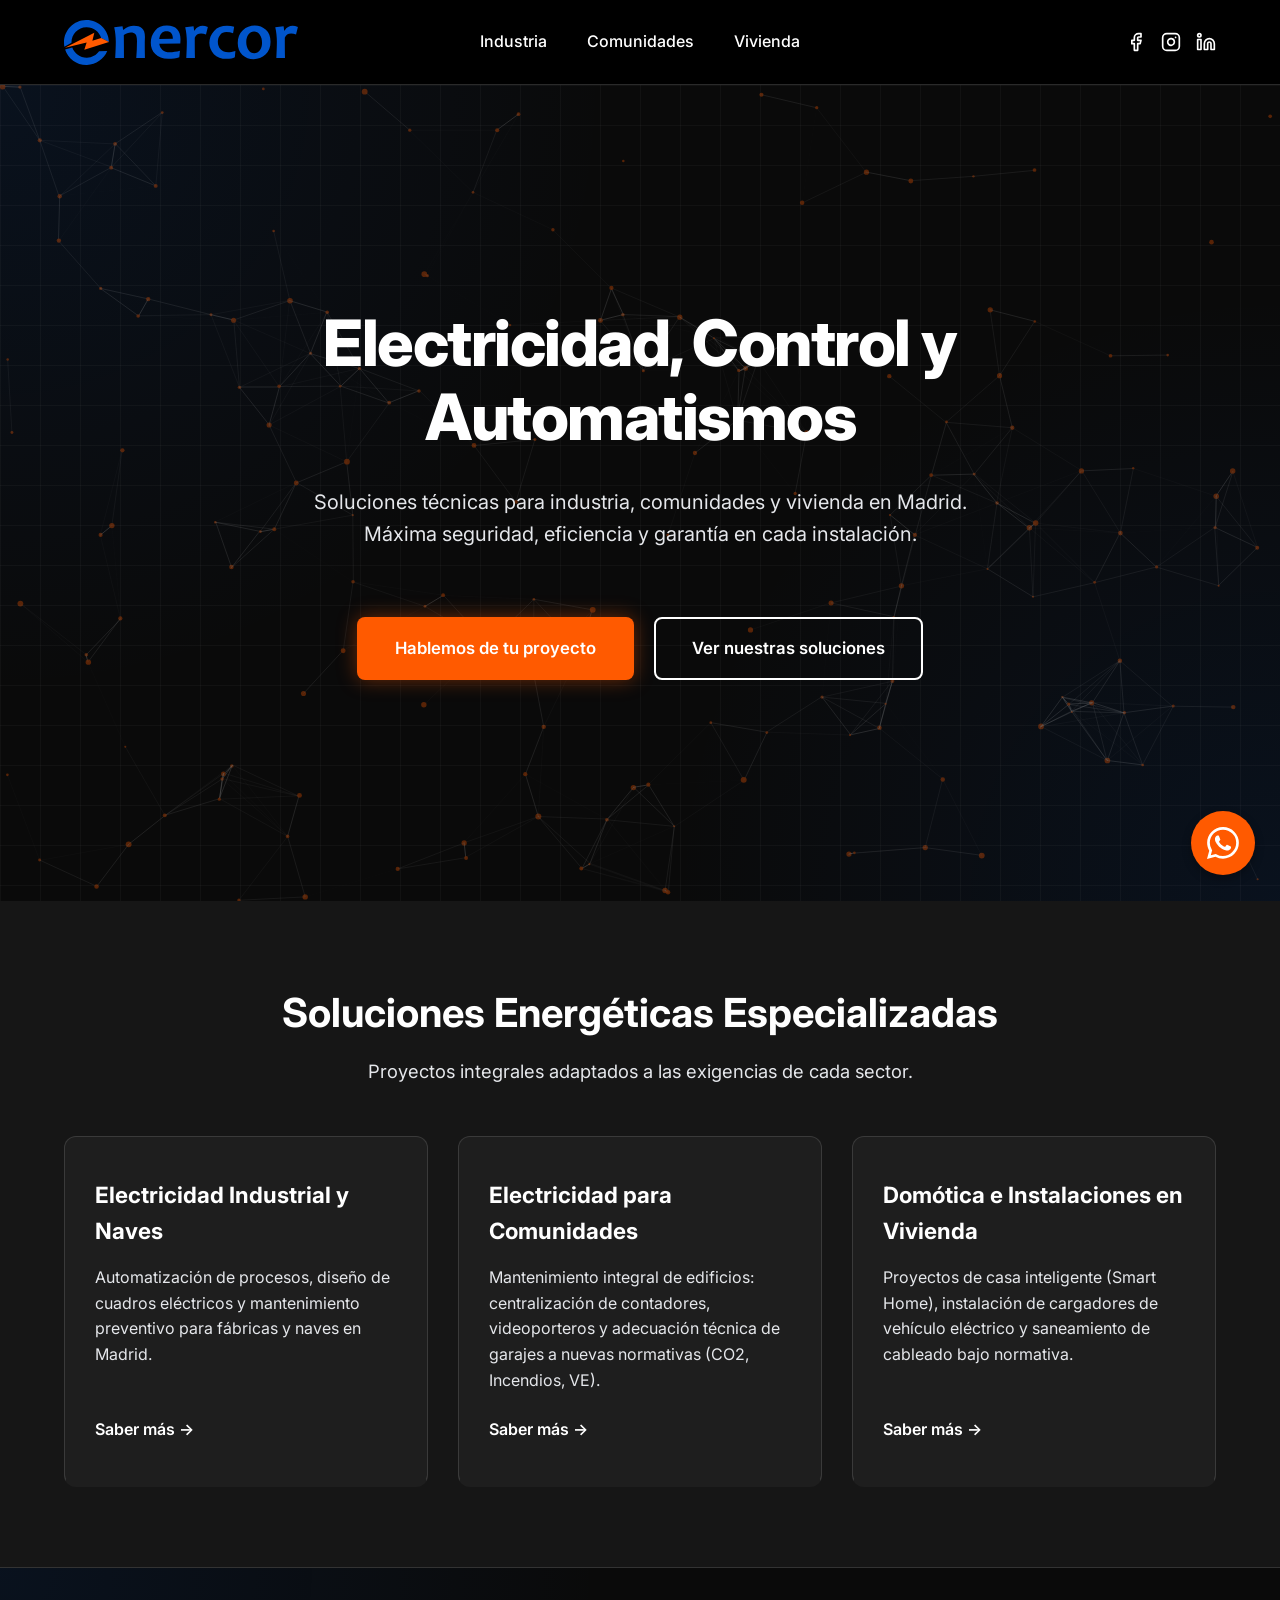
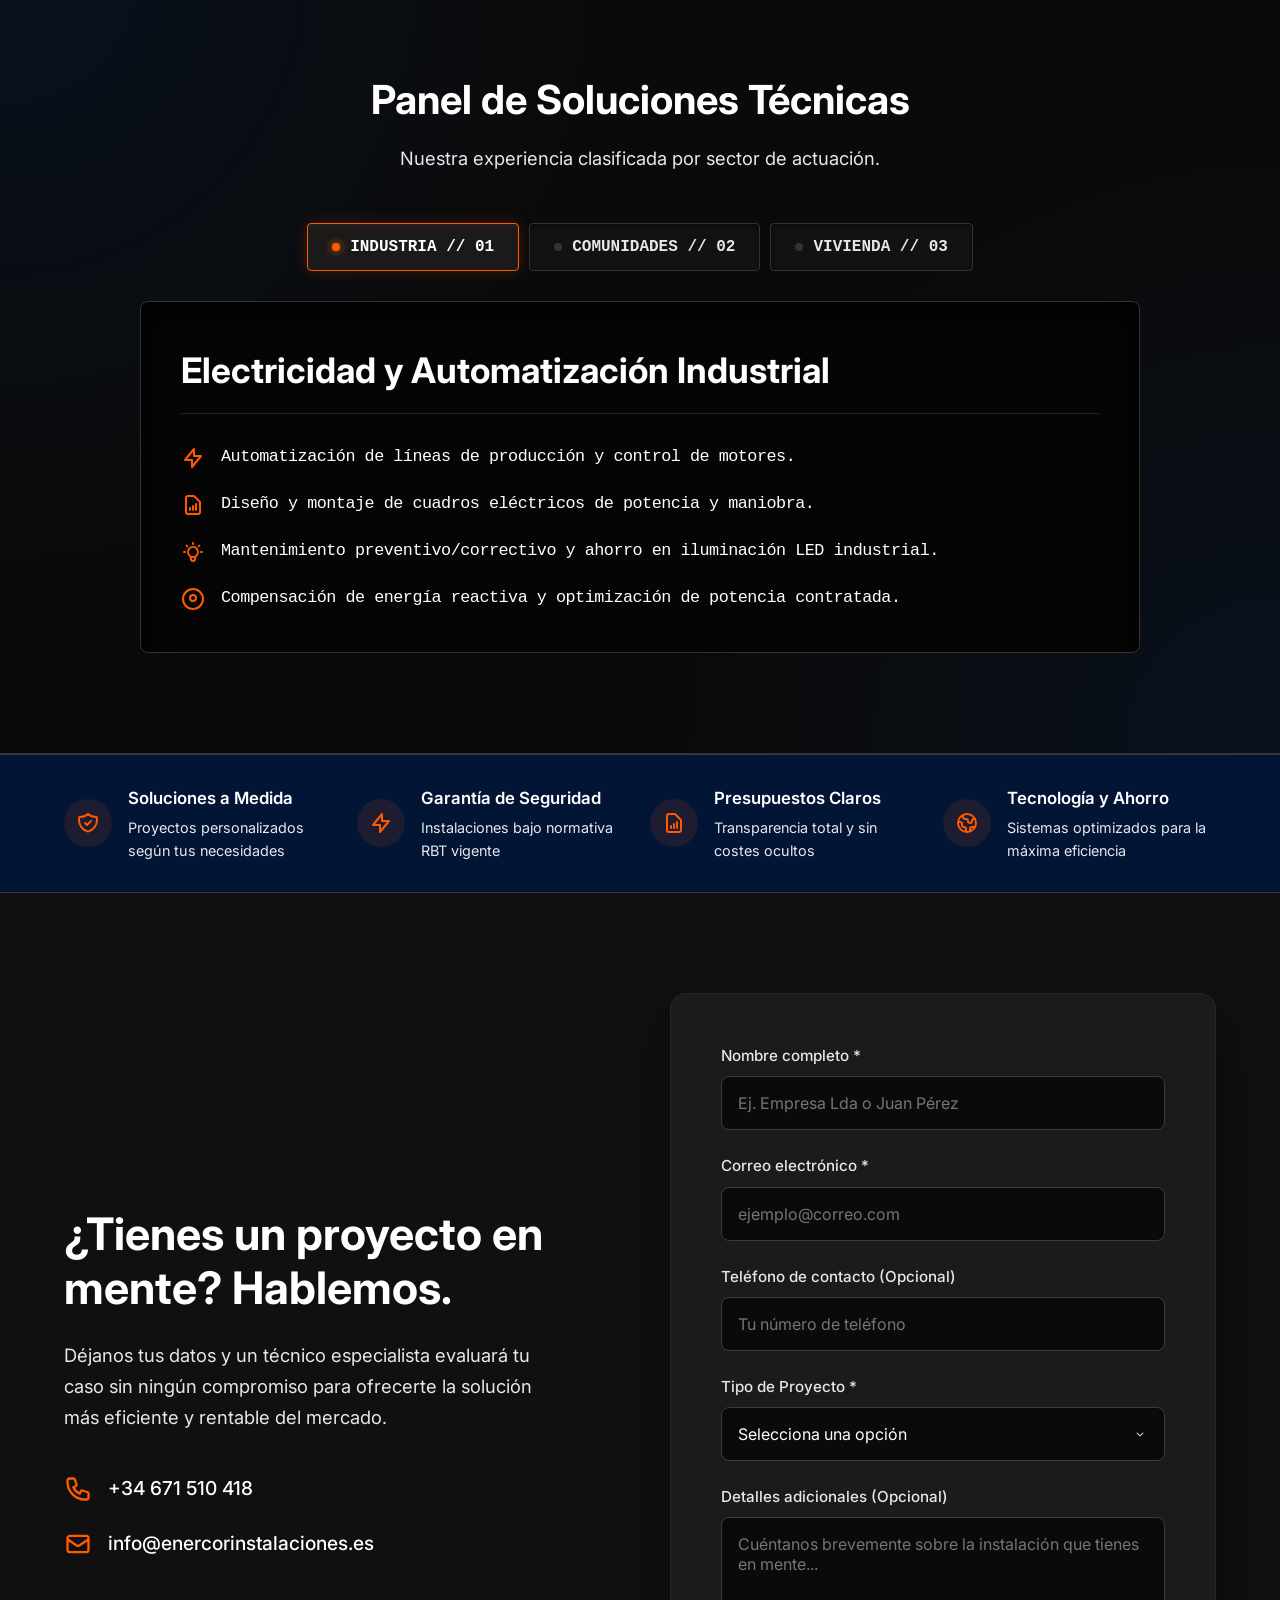
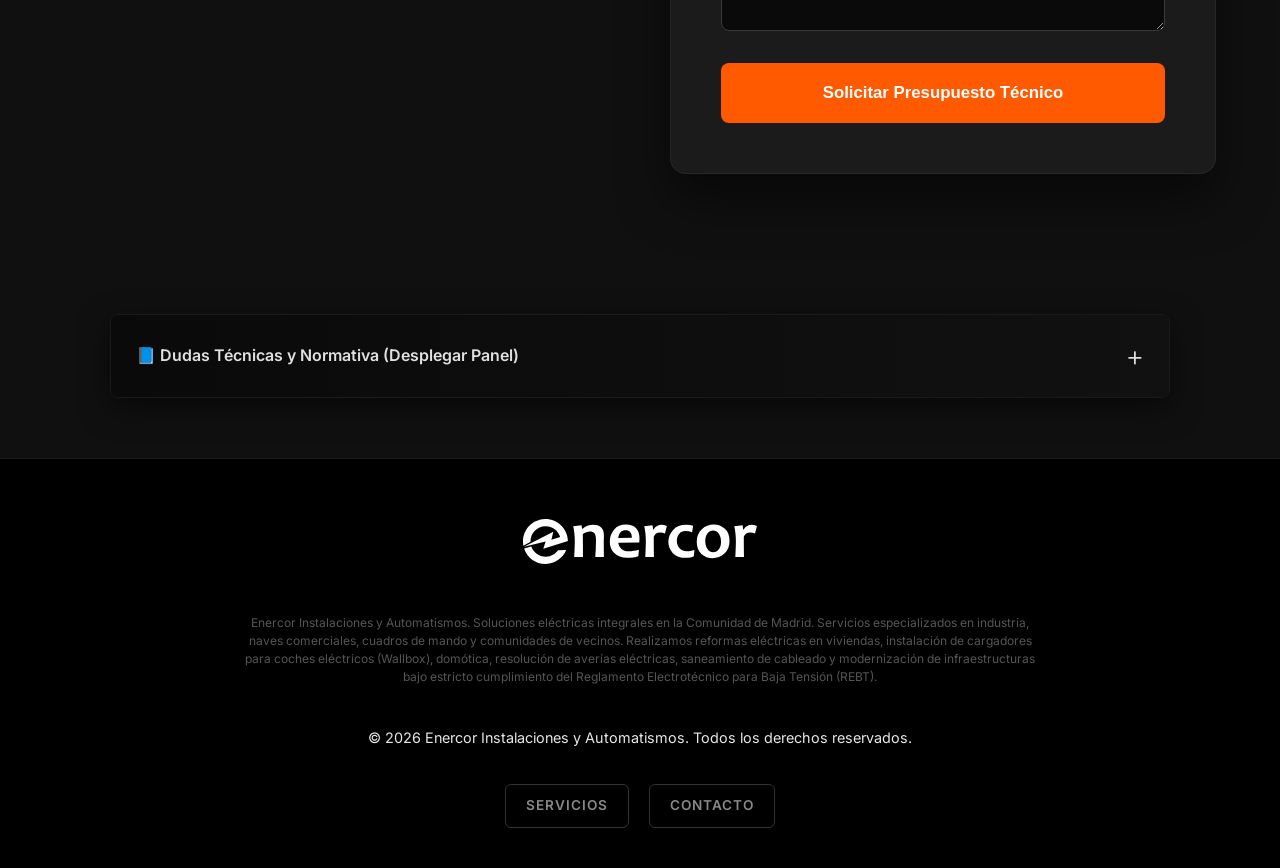
==== commit fd69adff: "Link whatsapp corregido" ====
--- a/index.html
+++ b/index.html
@@ -10,17 +10,13 @@
     <meta name="description" content="Enercor: Especialistas en electricidad industrial, domótica y automatismos en Madrid. Atendemos reformas eléctricas, instalación de cargadores (Wallbox), averías, boletines y mantenimiento de comunidades.">
     <meta name="keywords" content="electricidad industrial, domótica, automatismos, cuadros eléctricos, instalaciones eléctricas, Madrid, averías eléctricas urgentes, instalación cargador coche eléctrico, reformas eléctricas, boletín eléctrico, electricista urgencias, reparación eléctrica, Wallbox">
     
+    <!-- Etiquetas para vista previa en WhatsApp, LinkedIn y Redes (Open Graph) -->
     <meta property="og:title" content="Enercor | Instalaciones y Automatismos">
-    <meta property="og:description" content="Soluciones técnicas integrales para industria, comunidades y vivienda.">
+    <meta property="og:description" content="Soluciones técnicas integrales para industria, comunidades y vivienda en Madrid.">
     <meta property="og:type" content="website">
-    <meta property="og:image" content="https://tusitio.com/img/logo-header.svg">
-    <meta name="description" content="Enercor: Ingeniería eléctrica y automatismos. Instalaciones técnicas para industria, comunidades y vivienda bajo normativa REBT. Expertos en control y eficiencia en Madrid.">
-    <meta name="keywords" content="electricidad industrial, domótica, automatismos, cuadros eléctricos, instalación RBT, Madrid">
+    <meta property="og:url" content="https://enercorinstalaciones.es/">
+    <meta property="og:image" content="https://enercorinstalaciones.es/img/preview.png">
     
-    <meta property="og:title" content="Enercor Instalaciones y Automatismos">
-    <meta property="og:description" content="Soluciones técnicas integrales para industria, comunidades y vivienda.">
-    <meta property="og:type" content="website">
-    <meta property="og:image" content="https://tusitio.com/img/tu-imagen-para-compartir.jpg">
     <!-- Favicon -->
     <link rel="icon" type="image/svg+xml" href="img/favicon.svg">
 
@@ -31,15 +27,16 @@
 
     <!-- Archivo de Estilos Principal -->
     <link rel="stylesheet" href="css/style.css">
+    
     <!-- Datos Estructurados para SEO Local (Schema.org) -->
     <script type="application/ld+json">
     {
       "@context": "https://schema.org",
       "@type": "LocalBusiness",
       "name": "Enercor Instalaciones y Automatismos",
-      "image": "https://tusitio.com/img/logo-header.svg",
-      "@id": "",
-      "url": "https://tusitio.com",
+      "image": "https://enercorinstalaciones.es/img/logo-header.svg",
+      "@id": "https://enercorinstalaciones.es",
+      "url": "https://enercorinstalaciones.es",
       "telephone": "+34671510418",
       "priceRange": "$$",
       "address": {
@@ -52,7 +49,6 @@
     }
     </script>
 </head>
-
 <body>
 
     <!-- Cabecera Principal -->
